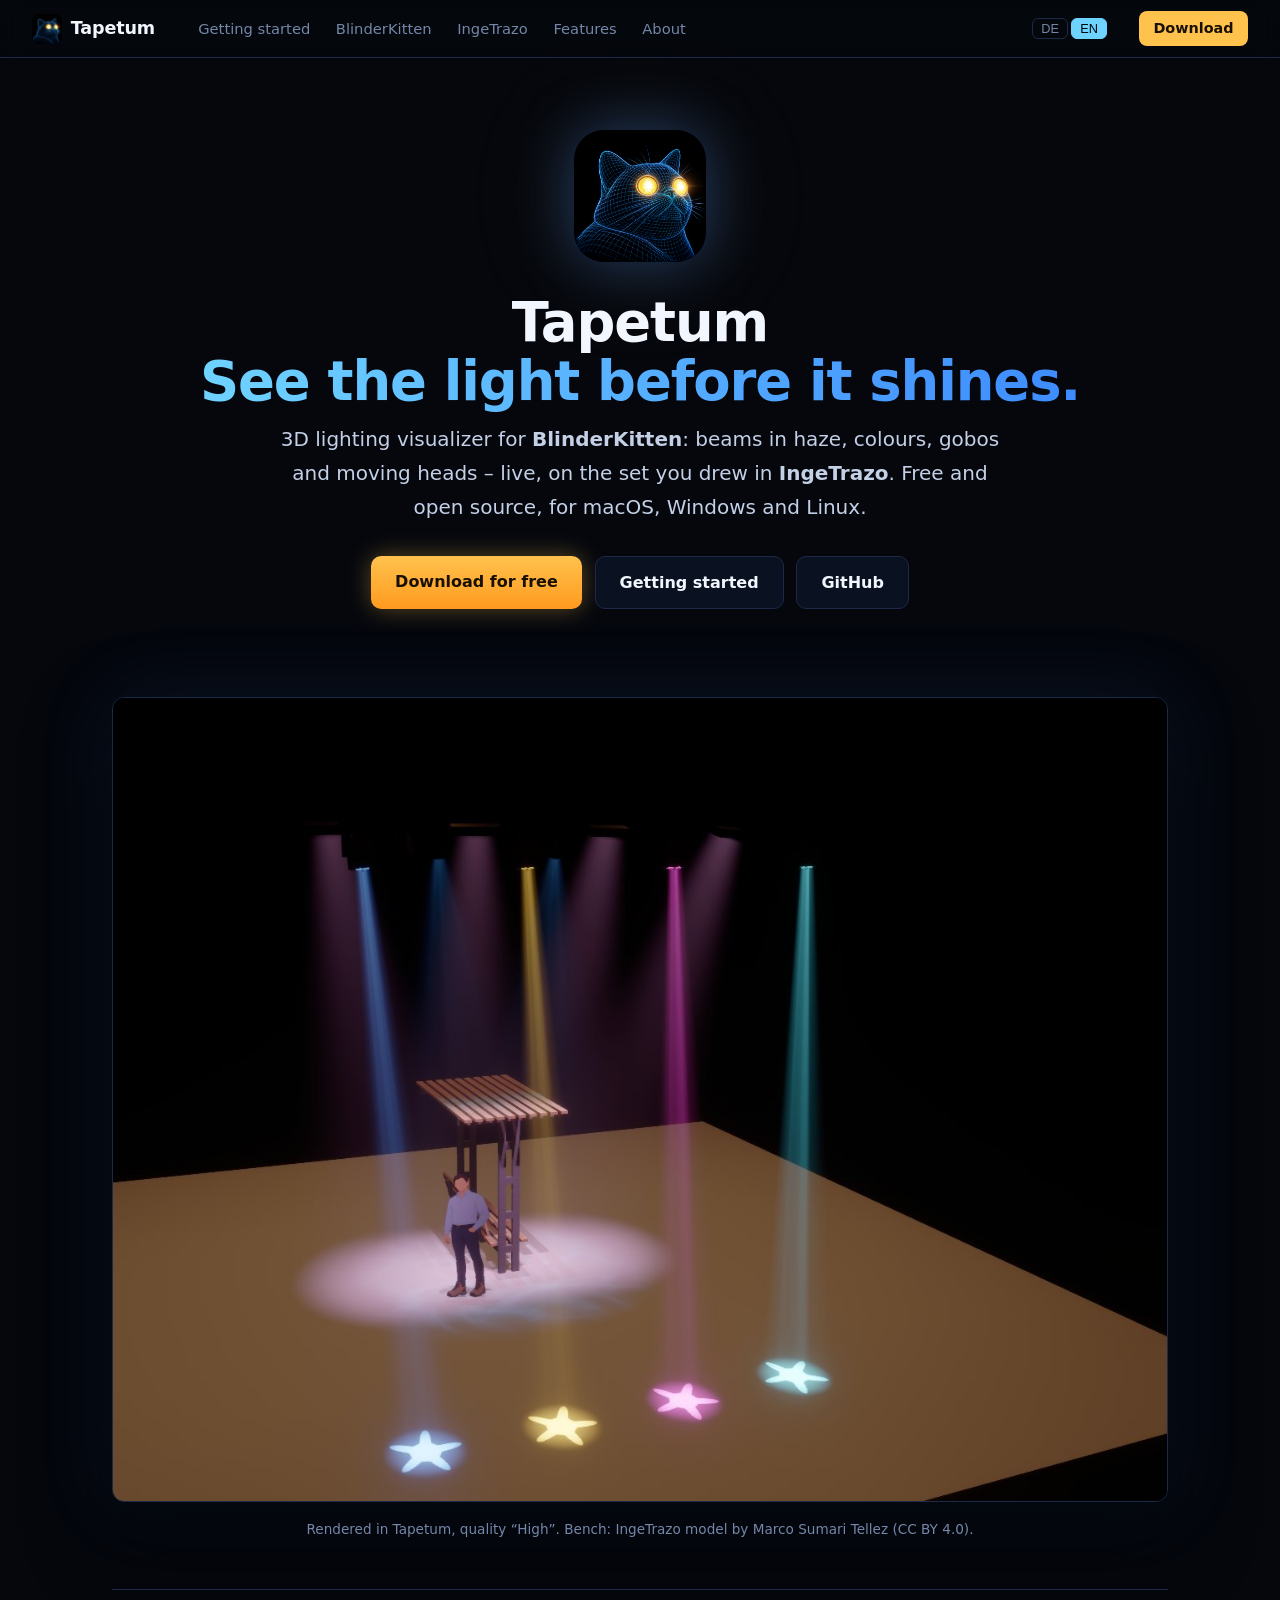
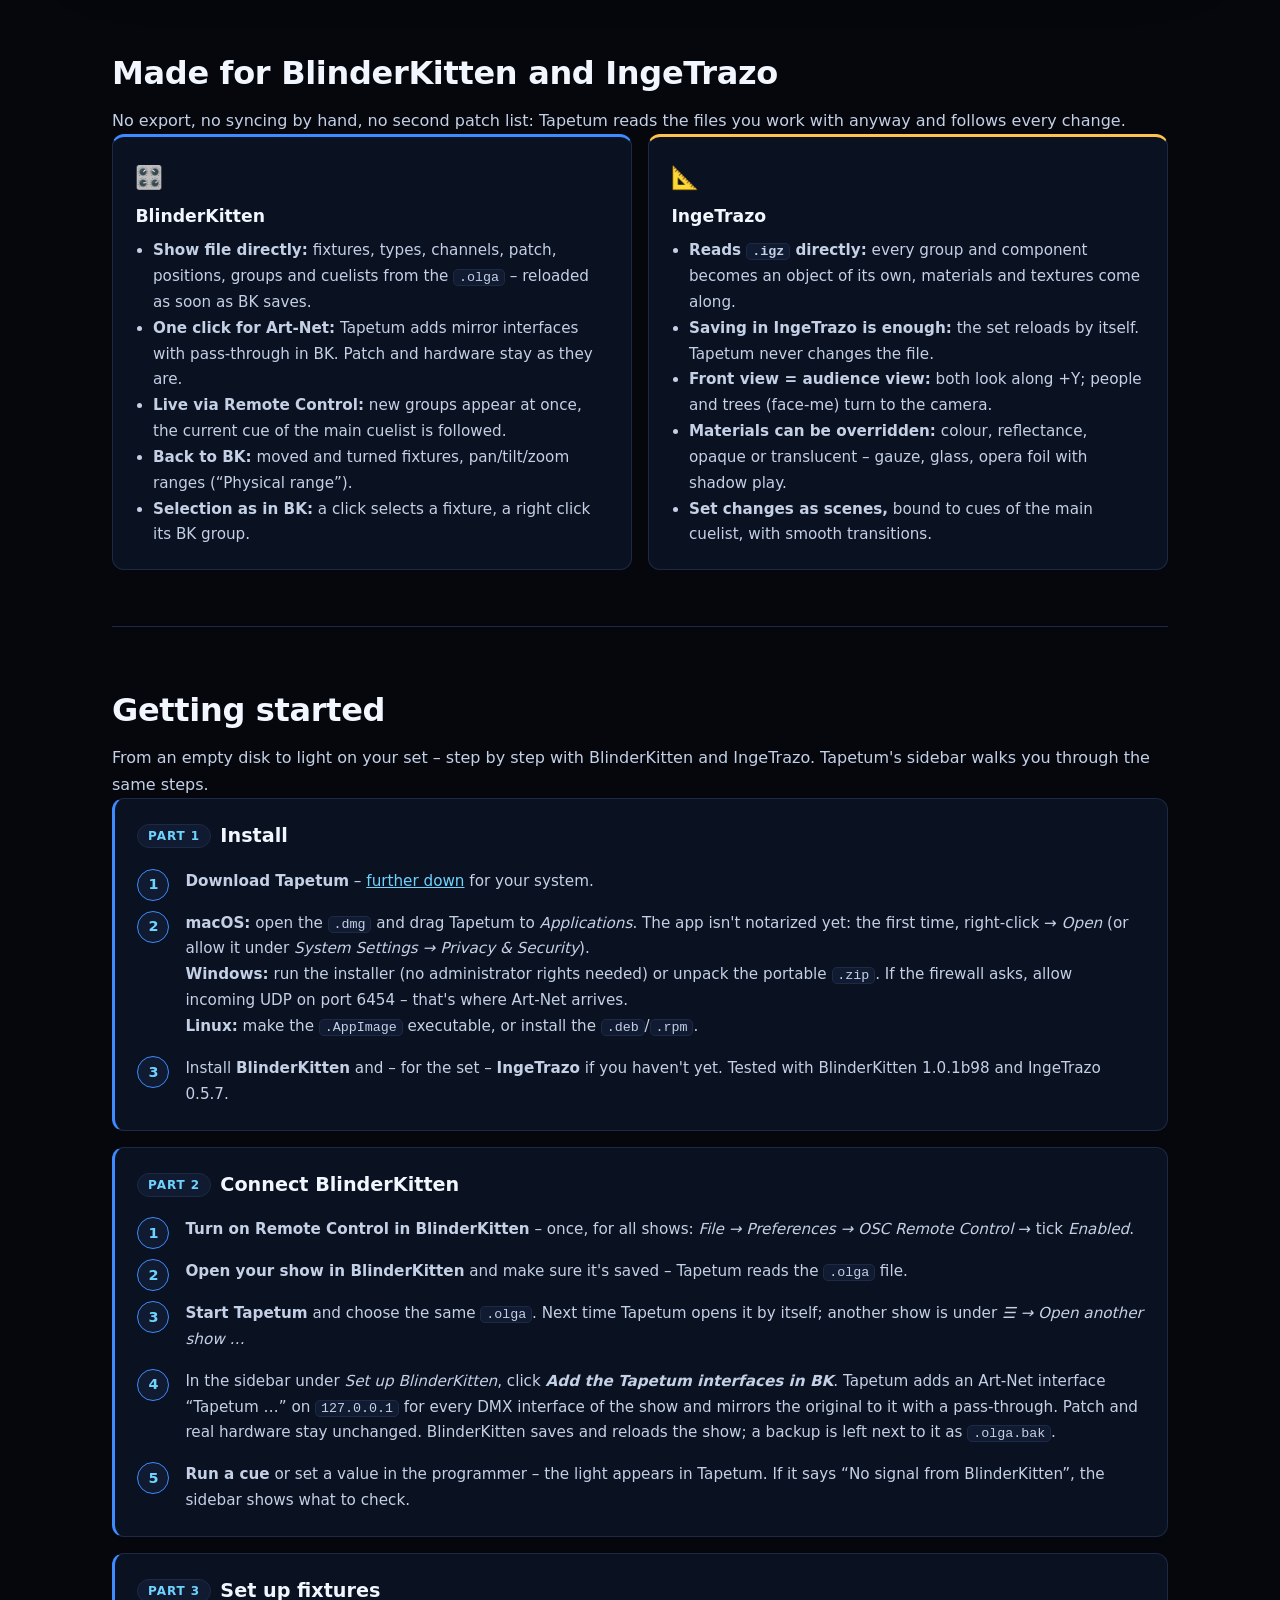
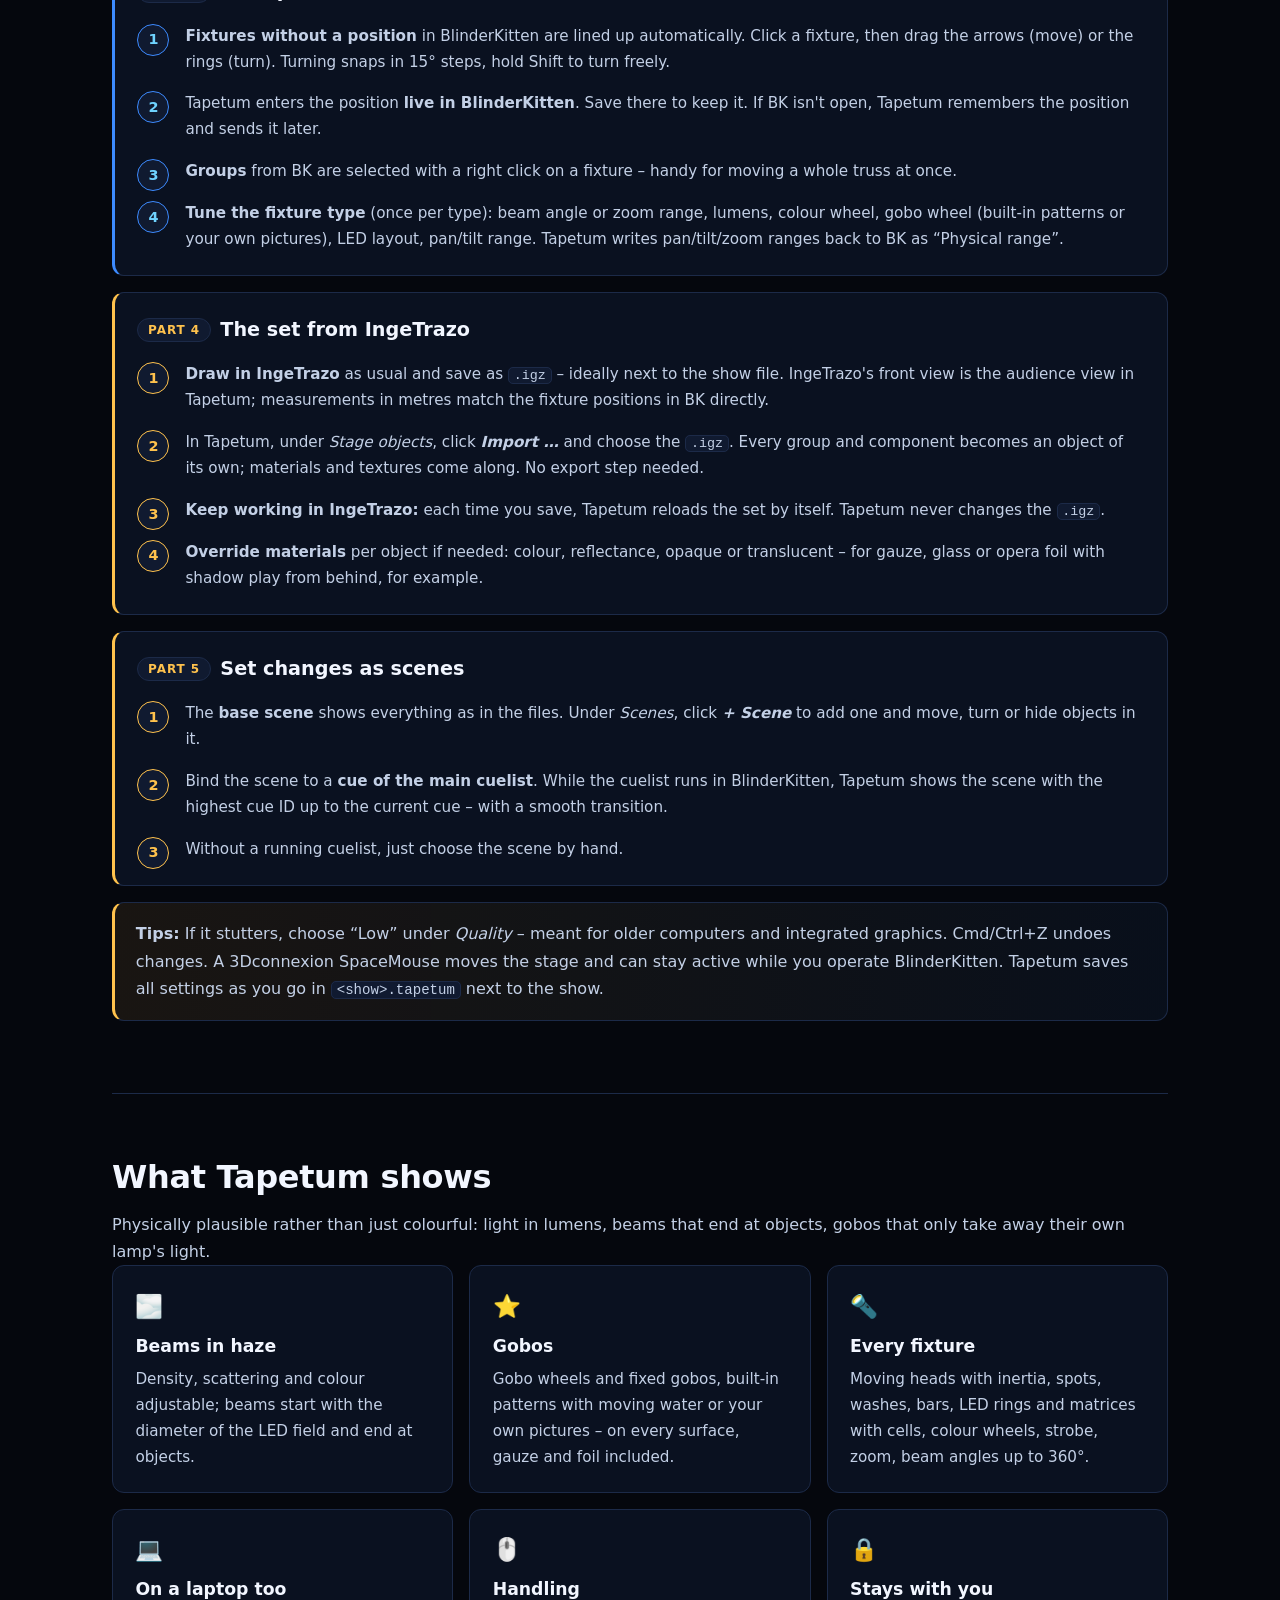
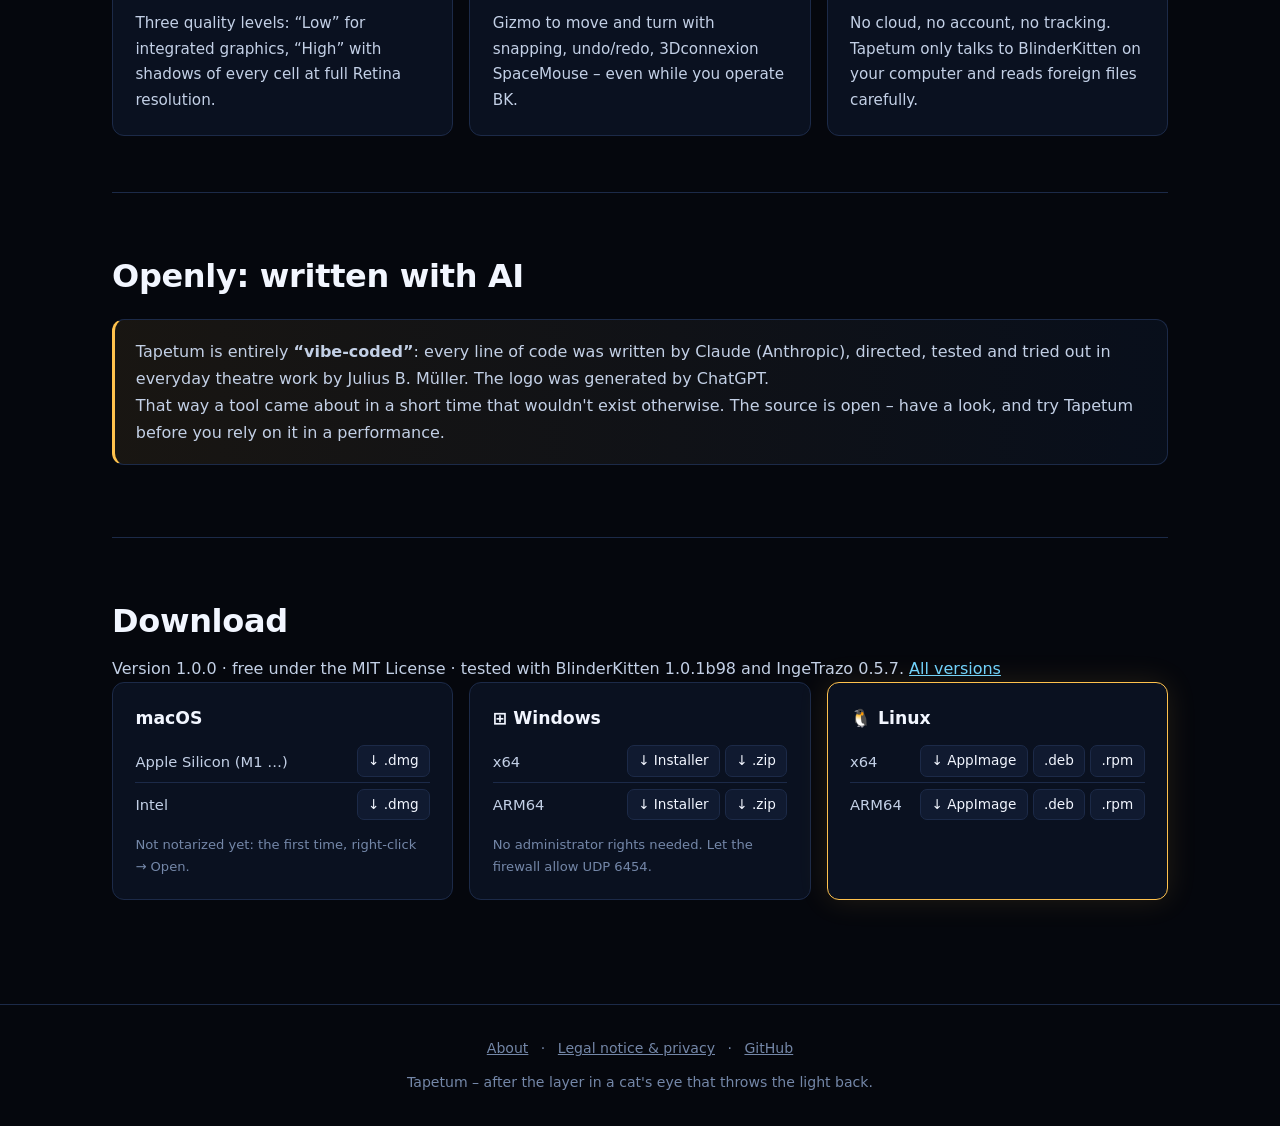
==== website/index.html @ 4b7bdef4 "Website at tapetum.org Co-Authored-By: Claude Opus 5.5 <noreply@anthropic.com>" ====
<!DOCTYPE html>
<html lang="de">

<head>
  <meta charset="UTF-8">
  <meta name="viewport" content="width=device-width, initial-scale=1.0">
  <title>Tapetum – 3D-Lichtvisualisierung für BlinderKitten</title>
  <meta name="description" content="Tapetum zeigt deine BlinderKitten-Show in 3D: Lichtstrahlen im Haze, Farben, Gobos und Moving Heads im Bühnenbild aus IngeTrazo. Frei, für macOS, Windows und Linux.">
  <link rel="canonical" href="https://tapetum.org/">
  <meta name="theme-color" content="#05070d">
  <meta property="og:type" content="website">
  <meta property="og:site_name" content="Tapetum">
  <meta property="og:url" content="https://tapetum.org/">
  <meta property="og:title" content="Tapetum – 3D-Lichtvisualisierung für BlinderKitten">
  <meta property="og:description" content="Lichtstrahlen im Haze, Gobos und Moving Heads im Bühnenbild aus IngeTrazo – live aus BlinderKitten.">
  <meta property="og:image" content="https://tapetum.org/assets/open-graph.jpg">
  <meta name="twitter:card" content="summary_large_image">
  <meta name="twitter:image" content="https://tapetum.org/assets/open-graph.jpg">
  <link rel="icon" type="image/png" sizes="64x64" href="assets/favicon.png">
  <link rel="icon" type="image/png" sizes="32x32" href="assets/favicon-32.png">
  <link rel="apple-touch-icon" href="assets/apple-touch-icon.png">
  <link rel="stylesheet" href="assets/style.css">
  <script src="assets/site.js"></script>
  <script type="application/ld+json">
  {
    "@context": "https://schema.org",
    "@type": "SoftwareApplication",
    "name": "Tapetum",
    "applicationCategory": "MultimediaApplication",
    "operatingSystem": "macOS, Windows, Linux",
    "softwareVersion": "1.0.0",
    "license": "https://opensource.org/license/mit",
    "offers": { "@type": "Offer", "price": "0", "priceCurrency": "EUR" },
    "url": "https://tapetum.org/",
    "downloadUrl": "https://github.com/julius-b-mueller/tapetum/releases/latest",
    "author": { "@type": "Person", "name": "Julius B. Müller" }
  }
  </script>
</head>

<body>
  <nav>
    <a class="nav-logo" href="index.html"><img src="assets/favicon.png" alt="">Tapetum</a>
    <div class="nav-links">
      <a href="#start" data-de="Erste Schritte" data-en="Getting started">Erste Schritte</a>
      <a href="#blinderkitten">BlinderKitten</a>
      <a href="#ingetrazo">IngeTrazo</a>
      <a href="#features" data-de="Funktionen" data-en="Features">Funktionen</a>
      <a href="about.html" data-de="Über" data-en="About">Über</a>
    </div>
    <div class="lang">
      <button class="lang-btn" data-lang="de" onclick="setLang('de')">DE</button>
      <button class="lang-btn" data-lang="en" onclick="setLang('en')">EN</button>
    </div>
    <a class="nav-cta" href="#download" data-de="Herunterladen" data-en="Download">Herunterladen</a>
  </nav>

  <main>
    <div class="hero">
      <img class="logo" src="assets/icon.png" alt="Tapetum">
      <h1>Tapetum<br><span data-de="Licht sehen, bevor es leuchtet." data-en="See the light before it shines.">Licht sehen, bevor es leuchtet.</span></h1>
      <p class="lead de">3D-Lichtvisualisierung für <strong>BlinderKitten</strong>: Lichtstrahlen im Haze, Farben, Gobos und Moving Heads – live, im Bühnenbild, das du in <strong>IngeTrazo</strong> gezeichnet hast. Frei und quelloffen, für macOS, Windows und Linux.</p>
      <p class="lead en">3D lighting visualizer for <strong>BlinderKitten</strong>: beams in haze, colours, gobos and moving heads – live, on the set you drew in <strong>IngeTrazo</strong>. Free and open source, for macOS, Windows and Linux.</p>
      <div class="buttons">
        <a class="btn-primary" href="#download" data-de="Kostenlos herunterladen" data-en="Download for free">Kostenlos herunterladen</a>
        <a class="btn-secondary" href="#start" data-de="Erste Schritte" data-en="Getting started">Erste Schritte</a>
        <a class="btn-secondary" href="https://github.com/julius-b-mueller/tapetum">GitHub</a>
      </div>
    </div>

    <div class="shot"><img src="assets/screenshot.jpg" alt="Tapetum: farbige Moving Heads mit Stern-Gobos im Haze, eine Pergola-Bank aus IngeTrazo im Lichtkegel"></div>
    <p class="caption" data-de="Gerendert in Tapetum, Qualität „Hoch“. Bank: IngeTrazo-Modell von Marco Sumari Tellez (CC BY 4.0)." data-en="Rendered in Tapetum, quality “High”. Bench: IngeTrazo model by Marco Sumari Tellez (CC BY 4.0).">Gerendert in Tapetum, Qualität „Hoch“. Bank: IngeTrazo-Modell von Marco Sumari Tellez (CC BY 4.0).</p>

    <section id="integration">
      <h2 data-de="Gemacht für BlinderKitten und IngeTrazo" data-en="Made for BlinderKitten and IngeTrazo">Gemacht für BlinderKitten und IngeTrazo</h2>
      <p class="sub de">Kein Export, kein Abgleich von Hand, keine zweite Patchliste: Tapetum liest die Dateien, mit denen du ohnehin arbeitest, und folgt jeder Änderung.</p>
      <p class="sub en">No export, no syncing by hand, no second patch list: Tapetum reads the files you work with anyway and follows every change.</p>
      <div class="pair">
        <div class="card" id="blinderkitten">
          <div class="icon">🎛️</div>
          <h3>BlinderKitten</h3>
          <ul class="de">
            <li><strong>Show-Datei direkt:</strong> Fixtures, Typen, Kanäle, Patch, Positionen, Gruppen und Cuelists aus der <code>.olga</code> – neu geladen, sobald BK speichert.</li>
            <li><strong>Ein Klick fürs Art-Net:</strong> Tapetum legt in BK Spiegel-Interfaces mit Pass-through an. Patch und Hardware bleiben, wie sie sind.</li>
            <li><strong>Live über die Remote Control:</strong> neue Gruppen erscheinen sofort, die aktuelle Cue der Main-Cuelist wird verfolgt.</li>
            <li><strong>Zurück nach BK:</strong> verschobene und gedrehte Lampen, Pan/Tilt/Zoom-Bereiche („Physical range“).</li>
            <li><strong>Auswahl wie in BK:</strong> Klick wählt ein Gerät, Rechtsklick seine BK-Gruppe.</li>
          </ul>
          <ul class="en">
            <li><strong>Show file directly:</strong> fixtures, types, channels, patch, positions, groups and cuelists from the <code>.olga</code> – reloaded as soon as BK saves.</li>
            <li><strong>One click for Art-Net:</strong> Tapetum adds mirror interfaces with pass-through in BK. Patch and hardware stay as they are.</li>
            <li><strong>Live via Remote Control:</strong> new groups appear at once, the current cue of the main cuelist is followed.</li>
            <li><strong>Back to BK:</strong> moved and turned fixtures, pan/tilt/zoom ranges (“Physical range”).</li>
            <li><strong>Selection as in BK:</strong> a click selects a fixture, a right click its BK group.</li>
          </ul>
        </div>
        <div class="card amber" id="ingetrazo">
          <div class="icon">📐</div>
          <h3>IngeTrazo</h3>
          <ul class="de">
            <li><strong><code>.igz</code> direkt lesen:</strong> jede Gruppe und Komponente wird ein eigenes Objekt, Materialien und Texturen kommen mit.</li>
            <li><strong>Speichern in IngeTrazo genügt:</strong> das Bühnenbild lädt sich selbst neu. Tapetum ändert die Datei nie.</li>
            <li><strong>Vorderansicht = Zuschauersicht:</strong> beide schauen entlang +Y; Personen und Bäume (Face-me) drehen sich zur Kamera.</li>
            <li><strong>Material überschreibbar:</strong> Farbe, Reflexionsgrad, opak oder transluzent – Gaze, Glas, Operafolie mit Schattenspiel.</li>
            <li><strong>Umbauten als Szenen,</strong> gekoppelt an Cues der Main-Cuelist, mit weichem Übergang.</li>
          </ul>
          <ul class="en">
            <li><strong>Reads <code>.igz</code> directly:</strong> every group and component becomes an object of its own, materials and textures come along.</li>
            <li><strong>Saving in IngeTrazo is enough:</strong> the set reloads by itself. Tapetum never changes the file.</li>
            <li><strong>Front view = audience view:</strong> both look along +Y; people and trees (face-me) turn to the camera.</li>
            <li><strong>Materials can be overridden:</strong> colour, reflectance, opaque or translucent – gauze, glass, opera foil with shadow play.</li>
            <li><strong>Set changes as scenes,</strong> bound to cues of the main cuelist, with smooth transitions.</li>
          </ul>
        </div>
      </div>
    </section>

    <section id="start">
      <h2 data-de="Erste Schritte" data-en="Getting started">Erste Schritte</h2>
      <p class="sub de">Von der leeren Festplatte bis zum Licht im Bühnenbild – Schritt für Schritt mit BlinderKitten und IngeTrazo. Die Seitenleiste von Tapetum führt dich durch dieselben Schritte.</p>
      <p class="sub en">From an empty disk to light on your set – step by step with BlinderKitten and IngeTrazo. Tapetum's sidebar walks you through the same steps.</p>

      <div class="guide">
        <div class="phase">
          <h3><span class="tag" data-de="Teil 1" data-en="Part 1">Teil 1</span> <span data-de="Installieren" data-en="Install">Installieren</span></h3>
          <ol class="steps de">
            <li><strong>Tapetum herunterladen</strong> – <a href="#download">weiter unten</a> für dein System.</li>
            <li><strong>macOS:</strong> <code>.dmg</code> öffnen und Tapetum in <em>Programme</em> ziehen. Die App ist noch nicht notarisiert: beim ersten Start Rechtsklick → <em>Öffnen</em> (oder unter <em>Systemeinstellungen → Datenschutz &amp; Sicherheit</em> erlauben).<br>
              <strong>Windows:</strong> Installer ausführen (keine Administratorrechte nötig) oder die portable <code>.zip</code> entpacken. Fragt die Firewall, eingehendes UDP auf Port 6454 erlauben – darüber kommt das Art-Net.<br>
              <strong>Linux:</strong> <code>.AppImage</code> ausführbar machen, oder <code>.deb</code>/<code>.rpm</code> installieren.</li>
            <li><strong>BlinderKitten</strong> und – für das Bühnenbild – <strong>IngeTrazo</strong> installieren, falls noch nicht geschehen. Getestet mit BlinderKitten 1.0.1b98 und IngeTrazo 0.5.7.</li>
          </ol>
          <ol class="steps en">
            <li><strong>Download Tapetum</strong> – <a href="#download">further down</a> for your system.</li>
            <li><strong>macOS:</strong> open the <code>.dmg</code> and drag Tapetum to <em>Applications</em>. The app isn't notarized yet: the first time, right-click → <em>Open</em> (or allow it under <em>System Settings → Privacy &amp; Security</em>).<br>
              <strong>Windows:</strong> run the installer (no administrator rights needed) or unpack the portable <code>.zip</code>. If the firewall asks, allow incoming UDP on port 6454 – that's where Art-Net arrives.<br>
              <strong>Linux:</strong> make the <code>.AppImage</code> executable, or install the <code>.deb</code>/<code>.rpm</code>.</li>
            <li>Install <strong>BlinderKitten</strong> and – for the set – <strong>IngeTrazo</strong> if you haven't yet. Tested with BlinderKitten 1.0.1b98 and IngeTrazo 0.5.7.</li>
          </ol>
        </div>

        <div class="phase">
          <h3><span class="tag" data-de="Teil 2" data-en="Part 2">Teil 2</span> <span data-de="Mit BlinderKitten verbinden" data-en="Connect BlinderKitten">Mit BlinderKitten verbinden</span></h3>
          <ol class="steps de">
            <li><strong>In BlinderKitten die Remote Control einschalten</strong> – einmalig, gilt für alle Shows: <em>File → Preferences → OSC Remote Control</em> → <em>Enabled</em> anhaken.</li>
            <li><strong>Deine Show in BlinderKitten öffnen</strong> und gespeichert haben – Tapetum liest die <code>.olga</code>-Datei.</li>
            <li><strong>Tapetum starten</strong> und dieselbe <code>.olga</code> wählen. Beim nächsten Mal öffnet Tapetum sie von selbst; eine andere Show gibt es unter <em>☰ → Andere Show öffnen …</em></li>
            <li>In der Seitenleiste unter <em>BlinderKitten einrichten</em> auf <strong><em>Tapetum-Interfaces in BK anlegen</em></strong> klicken. Tapetum legt für jedes DMX-Interface der Show ein Art-Net-Interface „Tapetum …“ auf <code>127.0.0.1</code> an und spiegelt das Original per Pass-through dorthin. Patch und echte Hardware bleiben unverändert. BlinderKitten speichert und lädt die Show neu; eine Sicherung liegt als <code>.olga.bak</code> daneben.</li>
            <li><strong>Eine Cue starten</strong> oder im Programmer einen Wert setzen – das Licht erscheint in Tapetum. Steht dort „Kein Signal von BlinderKitten“, zeigt die Seitenleiste, was zu prüfen ist.</li>
          </ol>
          <ol class="steps en">
            <li><strong>Turn on Remote Control in BlinderKitten</strong> – once, for all shows: <em>File → Preferences → OSC Remote Control</em> → tick <em>Enabled</em>.</li>
            <li><strong>Open your show in BlinderKitten</strong> and make sure it's saved – Tapetum reads the <code>.olga</code> file.</li>
            <li><strong>Start Tapetum</strong> and choose the same <code>.olga</code>. Next time Tapetum opens it by itself; another show is under <em>☰ → Open another show …</em></li>
            <li>In the sidebar under <em>Set up BlinderKitten</em>, click <strong><em>Add the Tapetum interfaces in BK</em></strong>. Tapetum adds an Art-Net interface “Tapetum …” on <code>127.0.0.1</code> for every DMX interface of the show and mirrors the original to it with a pass-through. Patch and real hardware stay unchanged. BlinderKitten saves and reloads the show; a backup is left next to it as <code>.olga.bak</code>.</li>
            <li><strong>Run a cue</strong> or set a value in the programmer – the light appears in Tapetum. If it says “No signal from BlinderKitten”, the sidebar shows what to check.</li>
          </ol>
        </div>

        <div class="phase">
          <h3><span class="tag" data-de="Teil 3" data-en="Part 3">Teil 3</span> <span data-de="Lampen einrichten" data-en="Set up fixtures">Lampen einrichten</span></h3>
          <ol class="steps de">
            <li><strong>Lampen ohne Position</strong> in BlinderKitten stellt Tapetum automatisch in Reihen auf. Eine Lampe anklicken, dann an den Pfeilen ziehen (verschieben) oder an den Ringen (drehen). Drehen rastet in 15°-Schritten ein, mit gedrückter Shift-Taste frei.</li>
            <li>Tapetum trägt die Position <strong>live in BlinderKitten</strong> ein. Dort speichern, damit sie bleibt. Ist BK gerade nicht offen, merkt sich Tapetum die Position und überträgt sie später.</li>
            <li><strong>Gruppen</strong> aus BK wählst du per Rechtsklick auf eine Lampe – praktisch, um eine ganze Traverse auf einmal zu verschieben.</li>
            <li><strong>Gerätetyp anpassen</strong> (einmal pro Typ): Strahlwinkel bzw. Zoombereich, Lichtstrom, Farbrad, Goborad (eingebaute Muster oder eigene Bilder), LED-Anordnung, Pan/Tilt-Bereich. Pan/Tilt/Zoom-Bereiche schreibt Tapetum als „Physical range“ nach BK zurück.</li>
          </ol>
          <ol class="steps en">
            <li><strong>Fixtures without a position</strong> in BlinderKitten are lined up automatically. Click a fixture, then drag the arrows (move) or the rings (turn). Turning snaps in 15° steps, hold Shift to turn freely.</li>
            <li>Tapetum enters the position <strong>live in BlinderKitten</strong>. Save there to keep it. If BK isn't open, Tapetum remembers the position and sends it later.</li>
            <li><strong>Groups</strong> from BK are selected with a right click on a fixture – handy for moving a whole truss at once.</li>
            <li><strong>Tune the fixture type</strong> (once per type): beam angle or zoom range, lumens, colour wheel, gobo wheel (built-in patterns or your own pictures), LED layout, pan/tilt range. Tapetum writes pan/tilt/zoom ranges back to BK as “Physical range”.</li>
          </ol>
        </div>

        <div class="phase amber">
          <h3><span class="tag" data-de="Teil 4" data-en="Part 4">Teil 4</span> <span data-de="Bühnenbild aus IngeTrazo" data-en="The set from IngeTrazo">Bühnenbild aus IngeTrazo</span></h3>
          <ol class="steps de">
            <li><strong>In IngeTrazo zeichnen</strong> wie gewohnt und als <code>.igz</code> speichern – am besten neben der Show-Datei. Die Vorderansicht von IngeTrazo ist die Zuschauersicht in Tapetum; Maße in Metern passen direkt zu den Lampenpositionen in BK.</li>
            <li>In Tapetum unter <em>Bühnenobjekte</em> auf <strong><em>Importieren …</em></strong> klicken und die <code>.igz</code> wählen. Jede Gruppe und Komponente wird ein eigenes Objekt; Materialien und Texturen kommen mit. Ein Exportschritt ist nicht nötig.</li>
            <li><strong>Weiter in IngeTrazo arbeiten:</strong> nach jedem Speichern lädt Tapetum das Bühnenbild von selbst neu. Tapetum verändert die <code>.igz</code> nie.</li>
            <li><strong>Materialien</strong> pro Objekt überschreiben, wenn nötig: Farbe, Reflexionsgrad, opak oder transluzent – zum Beispiel für Gaze, Glas oder Operafolie mit Schattenspiel von hinten.</li>
          </ol>
          <ol class="steps en">
            <li><strong>Draw in IngeTrazo</strong> as usual and save as <code>.igz</code> – ideally next to the show file. IngeTrazo's front view is the audience view in Tapetum; measurements in metres match the fixture positions in BK directly.</li>
            <li>In Tapetum, under <em>Stage objects</em>, click <strong><em>Import …</em></strong> and choose the <code>.igz</code>. Every group and component becomes an object of its own; materials and textures come along. No export step needed.</li>
            <li><strong>Keep working in IngeTrazo:</strong> each time you save, Tapetum reloads the set by itself. Tapetum never changes the <code>.igz</code>.</li>
            <li><strong>Override materials</strong> per object if needed: colour, reflectance, opaque or translucent – for gauze, glass or opera foil with shadow play from behind, for example.</li>
          </ol>
        </div>

        <div class="phase amber">
          <h3><span class="tag" data-de="Teil 5" data-en="Part 5">Teil 5</span> <span data-de="Umbauten als Szenen" data-en="Set changes as scenes">Umbauten als Szenen</span></h3>
          <ol class="steps de">
            <li>Die <strong>Grundszene</strong> zeigt alles wie in den Dateien. Unter <em>Szenen</em> mit <strong><em>+ Szene</em></strong> eine neue anlegen und darin Objekte verschieben, drehen oder ausblenden.</li>
            <li>Die Szene an eine <strong>Cue der Main-Cuelist</strong> koppeln. Läuft die Cuelist in BlinderKitten, zeigt Tapetum jeweils die Szene mit der höchsten Cue-ID bis zur aktuellen Cue – mit weichem Übergang.</li>
            <li>Ohne laufende Cuelist wählst du die Szene einfach von Hand.</li>
          </ol>
          <ol class="steps en">
            <li>The <strong>base scene</strong> shows everything as in the files. Under <em>Scenes</em>, click <strong><em>+ Scene</em></strong> to add one and move, turn or hide objects in it.</li>
            <li>Bind the scene to a <strong>cue of the main cuelist</strong>. While the cuelist runs in BlinderKitten, Tapetum shows the scene with the highest cue ID up to the current cue – with a smooth transition.</li>
            <li>Without a running cuelist, just choose the scene by hand.</li>
          </ol>
        </div>
      </div>

      <div class="note de"><strong>Tipps:</strong> Läuft es ruckelig, unter <em>Qualität</em> „Niedrig“ wählen – gedacht für ältere Rechner und integrierte Grafik. Mit Cmd/Strg+Z machst du Änderungen rückgängig. Eine 3Dconnexion-SpaceMouse bewegt die Bühne und kann aktiv bleiben, während du BlinderKitten bedienst. Alle Einstellungen speichert Tapetum laufend in <code>&lt;show&gt;.tapetum</code> neben der Show.</div>
      <div class="note en"><strong>Tips:</strong> If it stutters, choose “Low” under <em>Quality</em> – meant for older computers and integrated graphics. Cmd/Ctrl+Z undoes changes. A 3Dconnexion SpaceMouse moves the stage and can stay active while you operate BlinderKitten. Tapetum saves all settings as you go in <code>&lt;show&gt;.tapetum</code> next to the show.</div>
    </section>

    <section id="features">
      <h2 data-de="Was Tapetum zeigt" data-en="What Tapetum shows">Was Tapetum zeigt</h2>
      <p class="sub de">Physikalisch plausibel statt bloß bunt: Licht in Lumen, Strahlen, die an Objekten enden, Gobos, die nur das Licht ihrer eigenen Lampe wegnehmen.</p>
      <p class="sub en">Physically plausible rather than just colourful: light in lumens, beams that end at objects, gobos that only take away their own lamp's light.</p>
      <div class="grid">
        <div class="card"><div class="icon">🌫️</div><h3 data-de="Strahlen im Haze" data-en="Beams in haze">Strahlen im Haze</h3><p class="de">Dichte, Streuung und Farbe einstellbar; Strahlen beginnen mit dem Durchmesser des LED-Felds und enden an Objekten.</p><p class="en">Density, scattering and colour adjustable; beams start with the diameter of the LED field and end at objects.</p></div>
        <div class="card"><div class="icon">⭐</div><h3>Gobos</h3><p class="de">Goboräder und feste Gobos, eingebaute Muster mit bewegtem Wasser oder eigene Bilder – auf jeder Fläche, auch auf Gaze und Folie.</p><p class="en">Gobo wheels and fixed gobos, built-in patterns with moving water or your own pictures – on every surface, gauze and foil included.</p></div>
        <div class="card"><div class="icon">🔦</div><h3 data-de="Jedes Gerät" data-en="Every fixture">Jedes Gerät</h3><p class="de">Moving Heads mit Trägheit, Spots, Washes, Bars, LED-Ringe und -Matrizen mit Zellen, Farbräder, Strobe, Zoom, Abstrahlwinkel bis 360°.</p><p class="en">Moving heads with inertia, spots, washes, bars, LED rings and matrices with cells, colour wheels, strobe, zoom, beam angles up to 360°.</p></div>
        <div class="card"><div class="icon">💻</div><h3 data-de="Auch auf dem Laptop" data-en="On a laptop too">Auch auf dem Laptop</h3><p class="de">Drei Qualitätsstufen: „Niedrig“ für integrierte Grafik, „Hoch“ mit Schatten jeder Zelle in voller Retina-Auflösung.</p><p class="en">Three quality levels: “Low” for integrated graphics, “High” with shadows of every cell at full Retina resolution.</p></div>
        <div class="card"><div class="icon">🖱️</div><h3 data-de="Bedienung" data-en="Handling">Bedienung</h3><p class="de">Gizmo zum Verschieben und Drehen mit Einrasten, Rückgängig/Wiederholen, 3Dconnexion SpaceMouse – auch während du BK bedienst.</p><p class="en">Gizmo to move and turn with snapping, undo/redo, 3Dconnexion SpaceMouse – even while you operate BK.</p></div>
        <div class="card"><div class="icon">🔒</div><h3 data-de="Bei dir zu Hause" data-en="Stays with you">Bei dir zu Hause</h3><p class="de">Keine Cloud, kein Konto, kein Tracking. Tapetum spricht nur mit BlinderKitten auf deinem Rechner und liest fremde Dateien vorsichtig.</p><p class="en">No cloud, no account, no tracking. Tapetum only talks to BlinderKitten on your computer and reads foreign files carefully.</p></div>
      </div>
    </section>

    <section id="ai">
      <h2 data-de="Ganz offen: mit KI programmiert" data-en="Openly: written with AI">Ganz offen: mit KI programmiert</h2>
      <div class="note de">
        <p>Tapetum ist vollständig <strong>„vibecoded“</strong>: Jede Zeile Code hat Claude (Anthropic) geschrieben, gesteuert, getestet und im Theateralltag ausprobiert von Julius B. Müller. Das Logo hat ChatGPT generiert.</p>
        <p>So entstand in kurzer Zeit ein Werkzeug, das es sonst nicht gäbe. Der Quelltext ist offen – schau ihn dir an, und probiere Tapetum aus, bevor du dich in einer Vorstellung darauf verlässt.</p>
      </div>
      <div class="note en">
        <p>Tapetum is entirely <strong>“vibe-coded”</strong>: every line of code was written by Claude (Anthropic), directed, tested and tried out in everyday theatre work by Julius B. Müller. The logo was generated by ChatGPT.</p>
        <p>That way a tool came about in a short time that wouldn't exist otherwise. The source is open – have a look, and try Tapetum before you rely on it in a performance.</p>
      </div>
    </section>

    <section id="download">
      <h2 data-de="Herunterladen" data-en="Download">Herunterladen</h2>
      <p class="sub de">Version 1.0.0 · frei unter der MIT-Lizenz · getestet mit BlinderKitten 1.0.1b98 und IngeTrazo 0.5.7. <a href="https://github.com/julius-b-mueller/tapetum/releases">Alle Versionen</a></p>
      <p class="sub en">Version 1.0.0 · free under the MIT License · tested with BlinderKitten 1.0.1b98 and IngeTrazo 0.5.7. <a href="https://github.com/julius-b-mueller/tapetum/releases">All versions</a></p>
      <div class="dl">
        <div class="card" data-platform="mac">
          <h3> macOS</h3>
          <div class="dl-row"><span>Apple Silicon (M1 …)</span><a class="dl-btn" href="https://github.com/julius-b-mueller/tapetum/releases/latest/download/Tapetum-macos-arm64.dmg">↓ .dmg</a></div>
          <div class="dl-row"><span>Intel</span><a class="dl-btn" href="https://github.com/julius-b-mueller/tapetum/releases/latest/download/Tapetum-macos-x64.dmg">↓ .dmg</a></div>
          <p class="de" style="font-size:.82rem;color:var(--dim);margin-top:.5rem">Noch nicht notarisiert: beim ersten Start Rechtsklick → Öffnen.</p>
          <p class="en" style="font-size:.82rem;color:var(--dim);margin-top:.5rem">Not notarized yet: the first time, right-click → Open.</p>
        </div>
        <div class="card" data-platform="win">
          <h3>⊞ Windows</h3>
          <div class="dl-row"><span>x64</span><span><a class="dl-btn" href="https://github.com/julius-b-mueller/tapetum/releases/latest/download/Tapetum-windows-x64.exe">↓ Installer</a> <a class="dl-btn" href="https://github.com/julius-b-mueller/tapetum/releases/latest/download/Tapetum-windows-x64-portable.zip">↓ .zip</a></span></div>
          <div class="dl-row"><span>ARM64</span><span><a class="dl-btn" href="https://github.com/julius-b-mueller/tapetum/releases/latest/download/Tapetum-windows-arm64.exe">↓ Installer</a> <a class="dl-btn" href="https://github.com/julius-b-mueller/tapetum/releases/latest/download/Tapetum-windows-arm64-portable.zip">↓ .zip</a></span></div>
          <p class="de" style="font-size:.82rem;color:var(--dim);margin-top:.5rem">Ohne Administratorrechte. Die Firewall nach UDP 6454 fragen lassen.</p>
          <p class="en" style="font-size:.82rem;color:var(--dim);margin-top:.5rem">No administrator rights needed. Let the firewall allow UDP 6454.</p>
        </div>
        <div class="card" data-platform="lin">
          <h3>🐧 Linux</h3>
          <div class="dl-row"><span>x64</span><span><a class="dl-btn" href="https://github.com/julius-b-mueller/tapetum/releases/latest/download/Tapetum-linux-x64.AppImage">↓ AppImage</a> <a class="dl-btn" href="https://github.com/julius-b-mueller/tapetum/releases/latest/download/Tapetum-linux-x64.deb">.deb</a> <a class="dl-btn" href="https://github.com/julius-b-mueller/tapetum/releases/latest/download/Tapetum-linux-x64.rpm">.rpm</a></span></div>
          <div class="dl-row"><span>ARM64</span><span><a class="dl-btn" href="https://github.com/julius-b-mueller/tapetum/releases/latest/download/Tapetum-linux-arm64.AppImage">↓ AppImage</a> <a class="dl-btn" href="https://github.com/julius-b-mueller/tapetum/releases/latest/download/Tapetum-linux-arm64.deb">.deb</a> <a class="dl-btn" href="https://github.com/julius-b-mueller/tapetum/releases/latest/download/Tapetum-linux-arm64.rpm">.rpm</a></span></div>
        </div>
      </div>
    </section>
  </main>

  <footer>
    <a href="about.html" data-de="Über" data-en="About">Über</a> ·
    <a href="impressum.html" data-de="Impressum &amp; Datenschutz" data-en="Legal notice &amp; privacy">Impressum &amp; Datenschutz</a> ·
    <a href="https://github.com/julius-b-mueller/tapetum">GitHub</a>
    <p style="margin-top:.6rem" data-de="Tapetum – nach der Schicht im Katzenauge, die das Licht zurückwirft." data-en="Tapetum – after the layer in a cat's eye that throws the light back.">Tapetum – nach der Schicht im Katzenauge, die das Licht zurückwirft.</p>
  </footer>
</body>

</html>
---- website/assets/style.css ----
/* Tapetum website – colours from the logo: night blue, wireframe blue, amber eyes. */
:root {
  --bg: #05070d;
  --bg2: #0a1120;
  --bg3: #101a30;
  --border: #1c2a48;
  --text: #c3d0e6;
  --dim: #7487a8;
  --white: #f2f6ff;
  --blue: #3d8bff;
  --cyan: #6fd3ff;
  --amber: #ffc24d;
  --amber2: #ff9a1f;
  --r: 12px;
}
*, *::before, *::after { box-sizing: border-box; margin: 0; padding: 0 }
html { scroll-behavior: smooth }
body {
  background: var(--bg);
  color: var(--text);
  font-family: -apple-system, BlinkMacSystemFont, 'Segoe UI', system-ui, sans-serif;
  font-size: 16px;
  line-height: 1.7;
}
a { color: var(--cyan) }
a:hover { color: var(--white) }
nav {
  position: sticky; top: 0; z-index: 100;
  background: rgba(5, 7, 13, .86);
  backdrop-filter: blur(10px);
  border-bottom: 1px solid var(--border);
  padding: 0 2rem; height: 58px;
  display: flex; align-items: center; gap: 2rem;
}
.nav-logo { color: var(--white); font-weight: 700; font-size: 1.1rem; text-decoration: none; display: flex; align-items: center; gap: .55rem; letter-spacing: -.01em }
.nav-logo img { width: 30px; height: 30px; border-radius: 7px }
.nav-links { display: flex; gap: .2rem; flex: 1 }
.nav-links a { color: var(--dim); text-decoration: none; padding: .3rem .7rem; border-radius: 6px; font-size: .92rem }
.nav-links a:hover { color: var(--white); background: var(--bg3) }
.lang { display: flex; gap: .2rem }
.lang-btn { background: none; border: 1px solid var(--border); color: var(--dim); border-radius: 6px; padding: .15rem .5rem; cursor: pointer; font-size: .8rem }
.lang-btn.active { color: var(--bg); background: var(--cyan); border-color: var(--cyan) }
.nav-cta { background: var(--amber); color: #1a1000 !important; font-weight: 600; text-decoration: none; padding: .35rem .9rem; border-radius: 8px; font-size: .9rem }
.nav-cta:hover { background: var(--white) }
main { max-width: 1120px; margin: 0 auto; padding: 0 2rem }
.hero { text-align: center; padding: 4.5rem 0 2.5rem }
.hero img.logo { width: 132px; height: 132px; border-radius: 30px; box-shadow: 0 0 60px rgba(61, 139, 255, .35), 0 0 120px rgba(255, 194, 77, .12) }
.hero h1 { color: var(--white); font-size: 3.4rem; line-height: 1.1; margin: 1.4rem 0 .6rem; letter-spacing: -.02em }
.hero h1 span { background: linear-gradient(90deg, var(--cyan), var(--blue)); -webkit-background-clip: text; background-clip: text; color: transparent }
.hero p.lead { font-size: 1.25rem; color: var(--text); max-width: 720px; margin: 0 auto 2rem }
.buttons { display: flex; gap: .8rem; justify-content: center; flex-wrap: wrap }
.btn-primary, .btn-secondary { display: inline-block; padding: .75rem 1.5rem; border-radius: 10px; text-decoration: none; font-weight: 600 }
.btn-primary { background: linear-gradient(180deg, var(--amber), var(--amber2)); color: #1a1000; box-shadow: 0 0 24px rgba(255, 194, 77, .35) }
.btn-primary:hover { color: #1a1000; filter: brightness(1.08) }
.btn-secondary { border: 1px solid var(--border); color: var(--white); background: var(--bg2) }
.btn-secondary:hover { border-color: var(--blue) }
.shot { margin: 3rem 0 1rem; border-radius: var(--r); overflow: hidden; border: 1px solid var(--border); box-shadow: 0 30px 80px rgba(0, 0, 0, .6), 0 0 80px rgba(61, 139, 255, .12) }
.shot img { display: block; width: 100% }
.caption { text-align: center; color: var(--dim); font-size: .85rem; margin-bottom: 3rem }
section { padding: 3.5rem 0; border-top: 1px solid var(--border) }
h2 { color: var(--white); font-size: 2rem; margin-bottom: .4rem; letter-spacing: -.01em }
h2 + p.sub { color: var(--dim); margin-bottom: 2rem; max-width: 760px }
h3 { color: var(--white); font-size: 1.08rem; margin-bottom: .4rem }
.grid { display: grid; grid-template-columns: repeat(auto-fit, minmax(min(300px, 100%), 1fr)); gap: 1rem }
.card { background: var(--bg2); border: 1px solid var(--border); border-radius: var(--r); padding: 1.3rem 1.4rem }
.card .icon { font-size: 1.4rem; margin-bottom: .4rem }
.card p, .card li { font-size: .95rem }
.card ul { padding-left: 1.1rem }
.pair { display: grid; grid-template-columns: 1fr 1fr; gap: 1rem }
.pair .card { border-top: 3px solid var(--blue) }
.pair .card.amber { border-top-color: var(--amber) }
.steps { counter-reset: step; list-style: none }
.steps li { counter-increment: step; position: relative; padding: 0 0 1rem 3rem }
.steps li::before { content: counter(step); position: absolute; left: 0; top: 0; width: 2rem; height: 2rem; border-radius: 50%; background: var(--bg3); border: 1px solid var(--blue); color: var(--cyan); font-weight: 700; display: flex; align-items: center; justify-content: center; font-size: .9rem }
.note { background: linear-gradient(90deg, rgba(255, 194, 77, .08), rgba(61, 139, 255, .06)); border: 1px solid var(--border); border-left: 3px solid var(--amber); border-radius: var(--r); padding: 1.1rem 1.3rem; margin: 1rem 0 }
.dl { display: grid; grid-template-columns: repeat(auto-fit, minmax(min(260px, 100%), 1fr)); gap: 1rem }
.dl .card h3 { display: flex; align-items: center; gap: .5rem }
.dl-row { display: flex; flex-wrap: wrap; justify-content: space-between; align-items: center; gap: .5rem; padding: .35rem 0; border-top: 1px solid var(--border); font-size: .92rem }
.dl-row:first-of-type { border-top: 0 }
.dl-row > span:last-child { display: flex; flex-wrap: wrap; gap: .3rem }
.card { min-width: 0 }
code { overflow-wrap: anywhere }
.dl-btn { background: var(--bg3); border: 1px solid var(--border); color: var(--white); text-decoration: none; padding: .2rem .65rem; border-radius: 7px; font-size: .85rem; white-space: nowrap }
.dl-btn:hover { border-color: var(--amber); color: var(--amber) }
.dl .card.recommended { border-color: var(--amber); box-shadow: 0 0 30px rgba(255, 194, 77, .12) }
table { width: 100%; border-collapse: collapse; font-size: .93rem }
th, td { text-align: left; padding: .5rem .6rem; border-bottom: 1px solid var(--border); vertical-align: top }
th { color: var(--white); font-weight: 600 }
code { background: var(--bg3); border: 1px solid var(--border); border-radius: 5px; padding: 0 .3rem; font-size: .88em }
footer { border-top: 1px solid var(--border); margin-top: 3rem; padding: 2rem; text-align: center; color: var(--dim); font-size: .88rem }
footer a { color: var(--dim); margin: 0 .5rem }
.page { max-width: 780px; margin: 0 auto; padding: 3rem 2rem }
.page h1 { color: var(--white); font-size: 2.3rem; margin-bottom: .3rem }
.page h2 { font-size: 1.35rem; margin: 2rem 0 .5rem }
.page p { margin-bottom: .8rem }
@media (max-width: 760px) {
  nav { padding: 0 1rem; gap: 1rem }
  .nav-links { display: none }
  main { padding: 0 1.1rem }
  .hero h1 { font-size: 2.2rem }
  .hero p.lead { font-size: 1.08rem }
  .nav-cta { display: none }
  .pair { grid-template-columns: 1fr }
}
.guide { display: grid; gap: 1rem; margin-bottom: 1rem }
.phase { background: var(--bg2); border: 1px solid var(--border); border-left: 3px solid var(--blue); border-radius: var(--r); padding: 1.3rem 1.4rem .4rem }
.phase.amber { border-left-color: var(--amber) }
.phase h3 { font-size: 1.2rem; margin-bottom: 1rem; display: flex; align-items: center; gap: .6rem; flex-wrap: wrap }
.phase .tag { font-size: .75rem; text-transform: uppercase; letter-spacing: .08em; color: var(--cyan); background: var(--bg3); border: 1px solid var(--border); border-radius: 999px; padding: .05rem .6rem }
.phase.amber .tag { color: var(--amber) }
.phase.amber .steps li::before { border-color: var(--amber); color: var(--amber) }
.phase .steps li { font-size: .95rem }
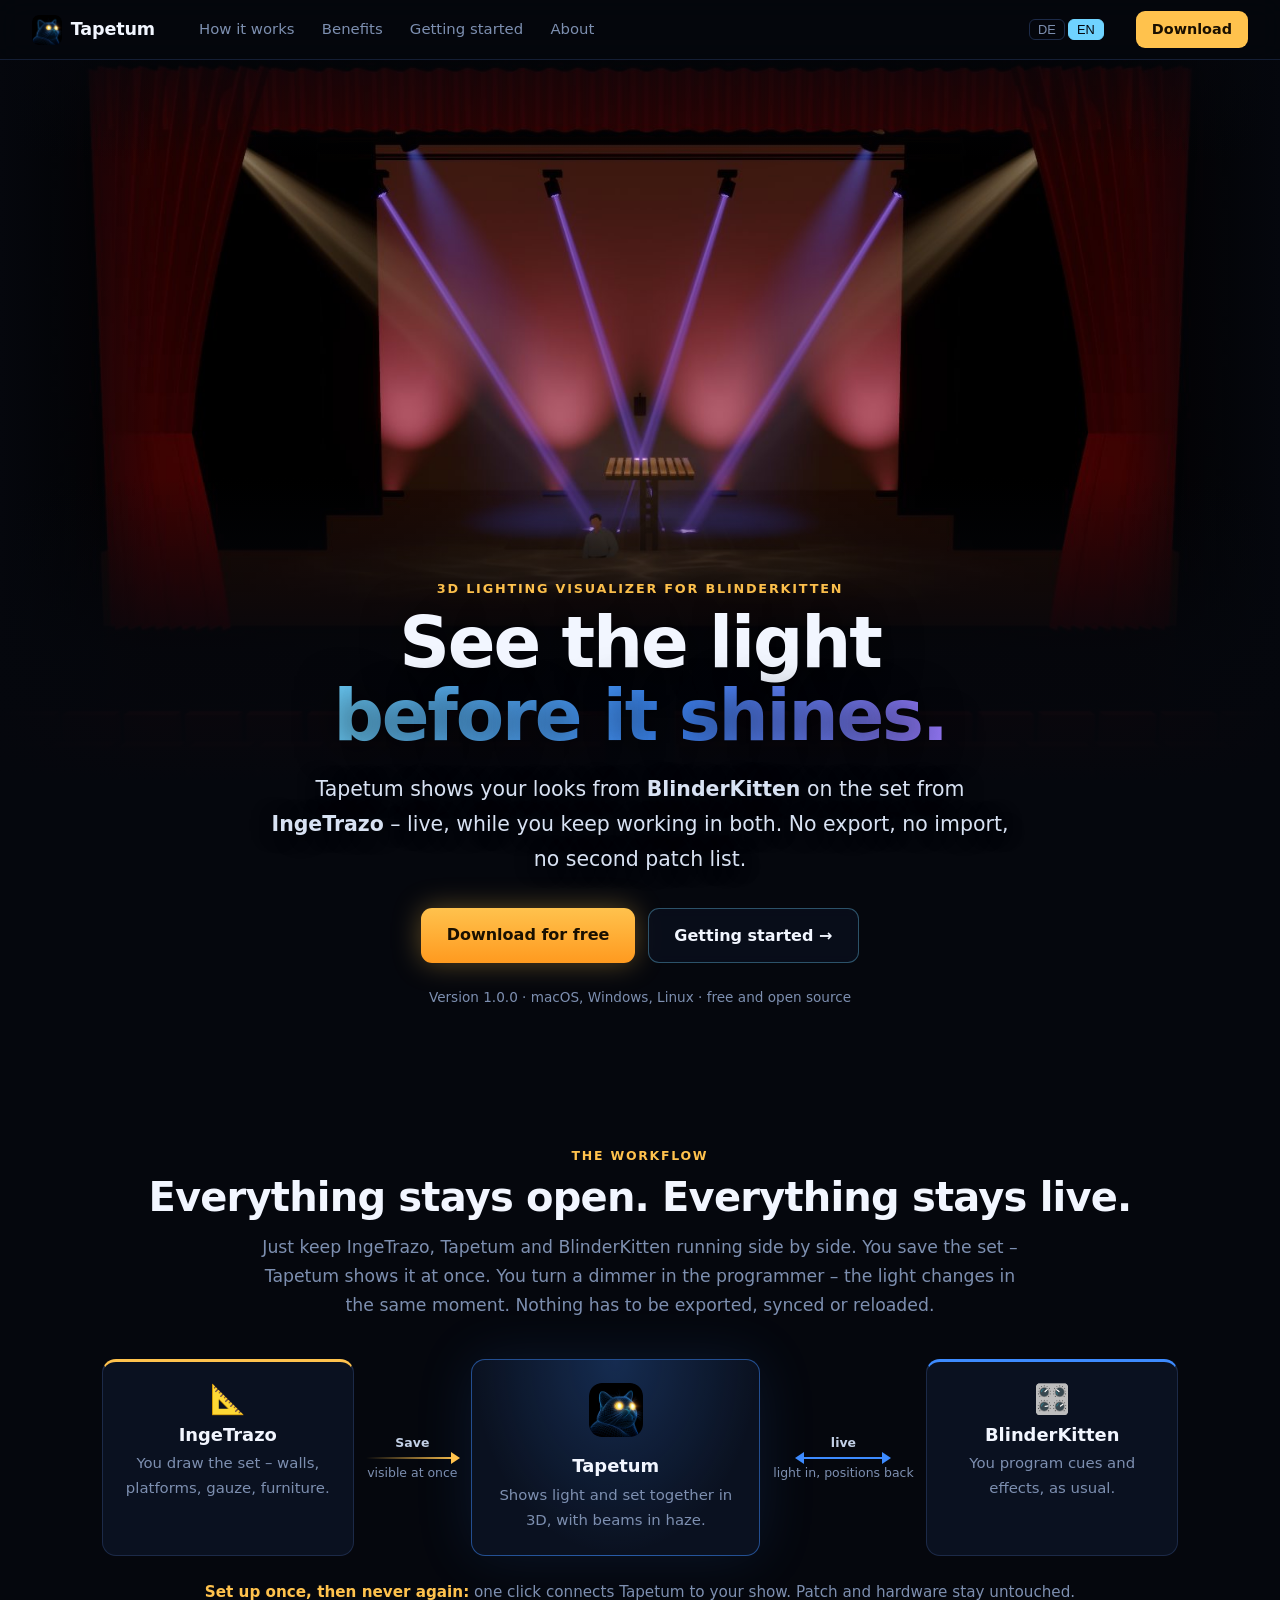
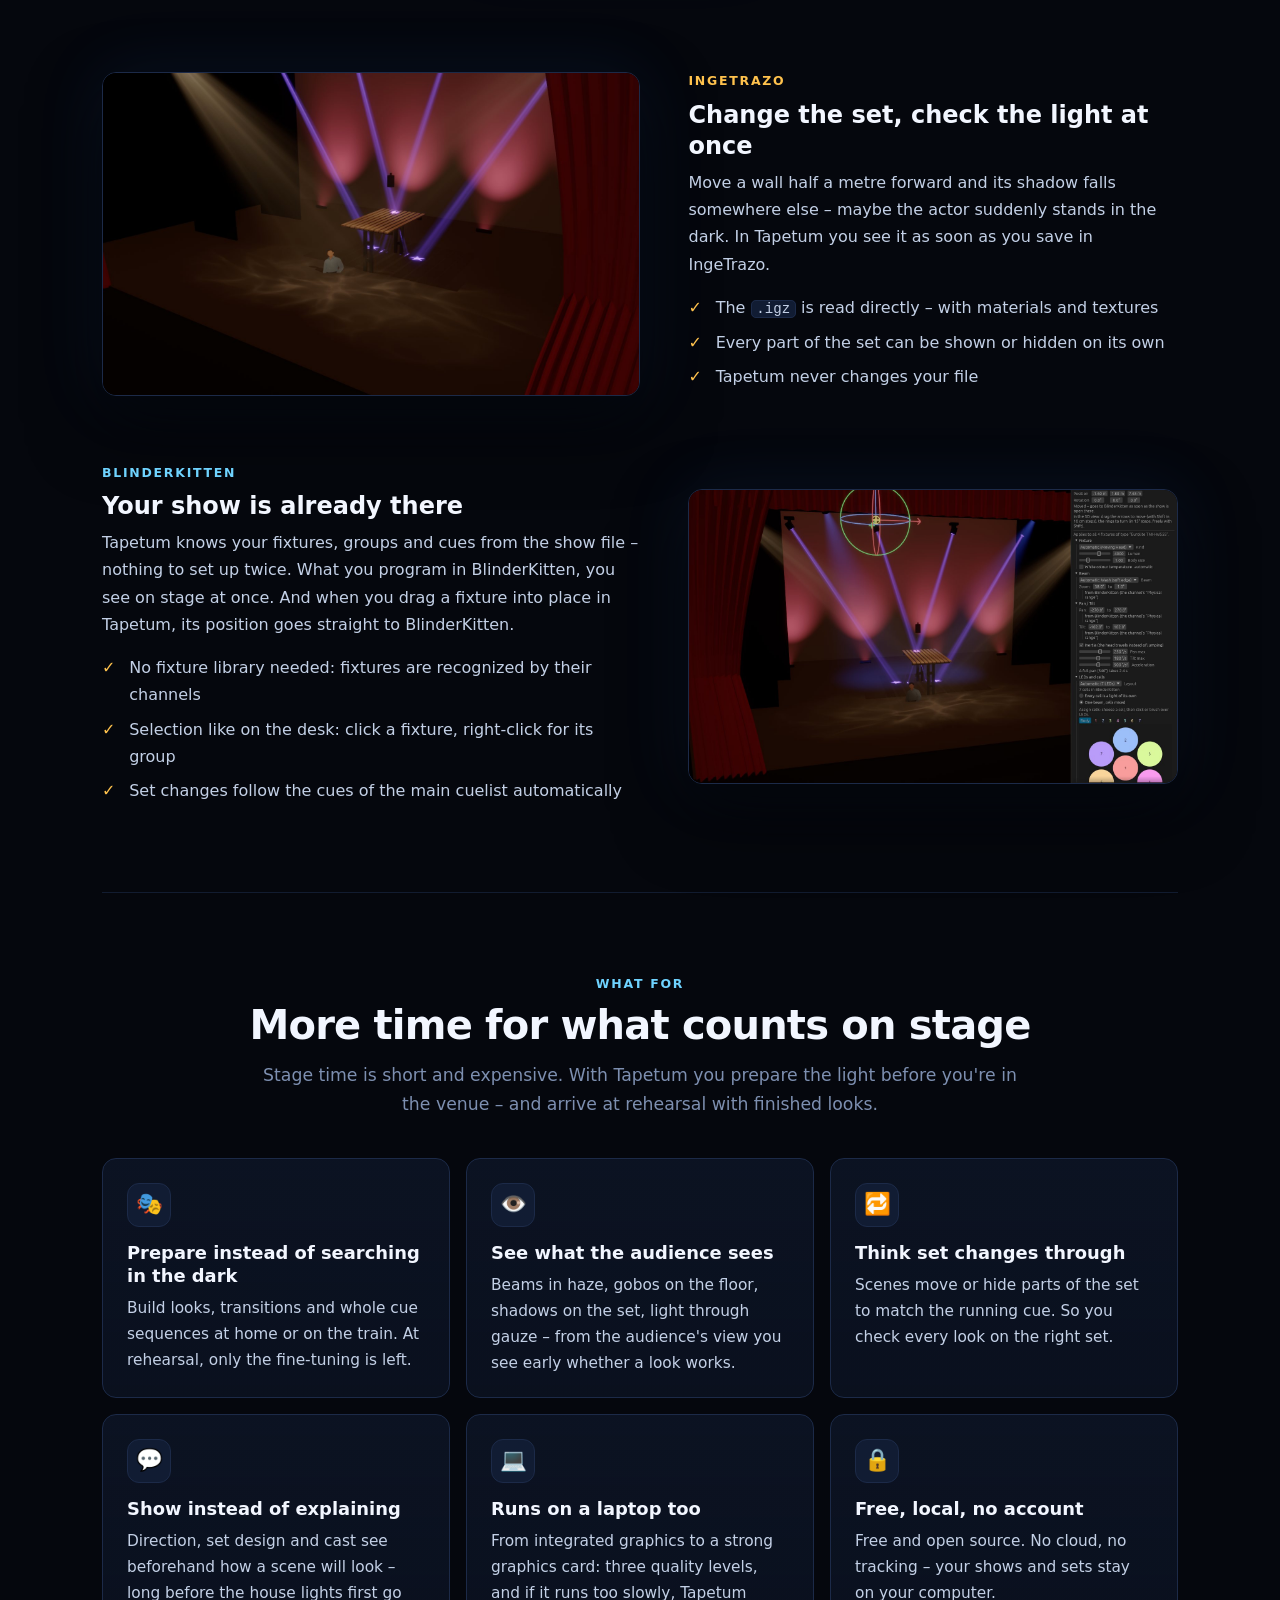
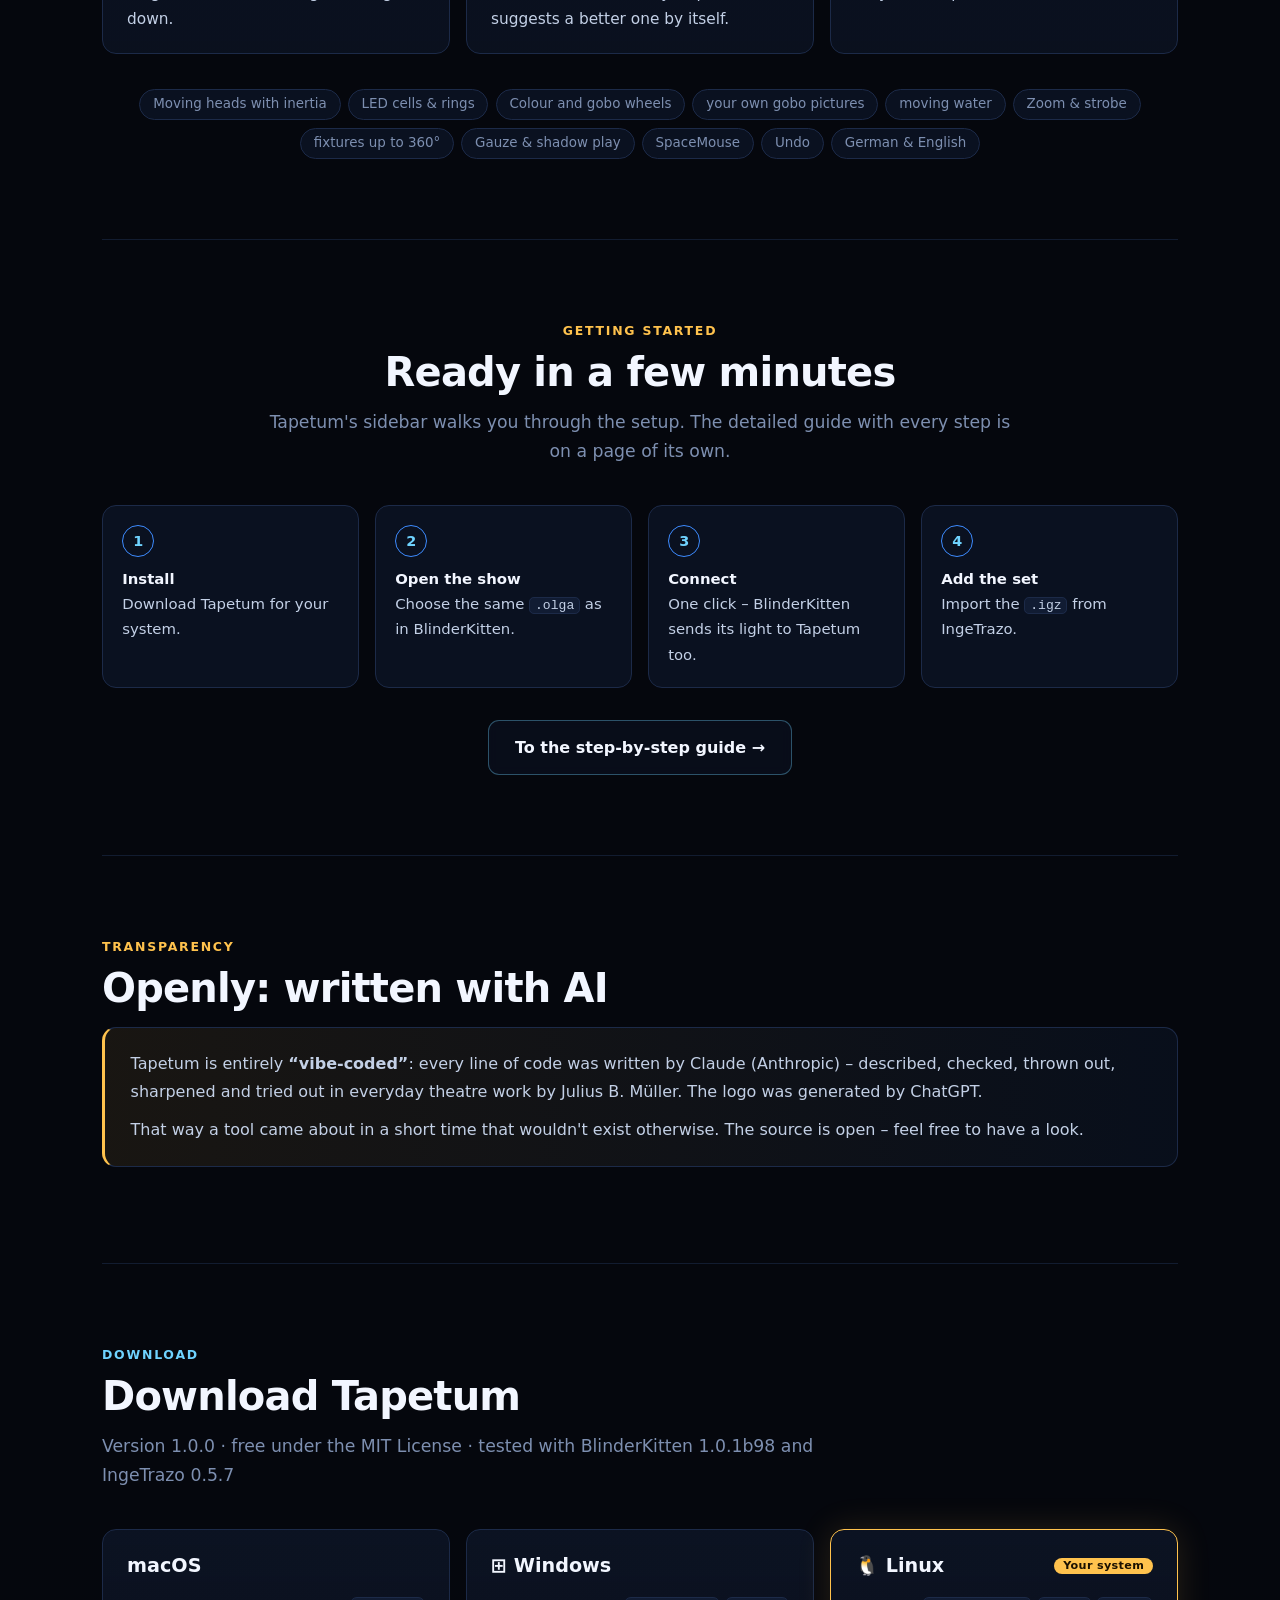
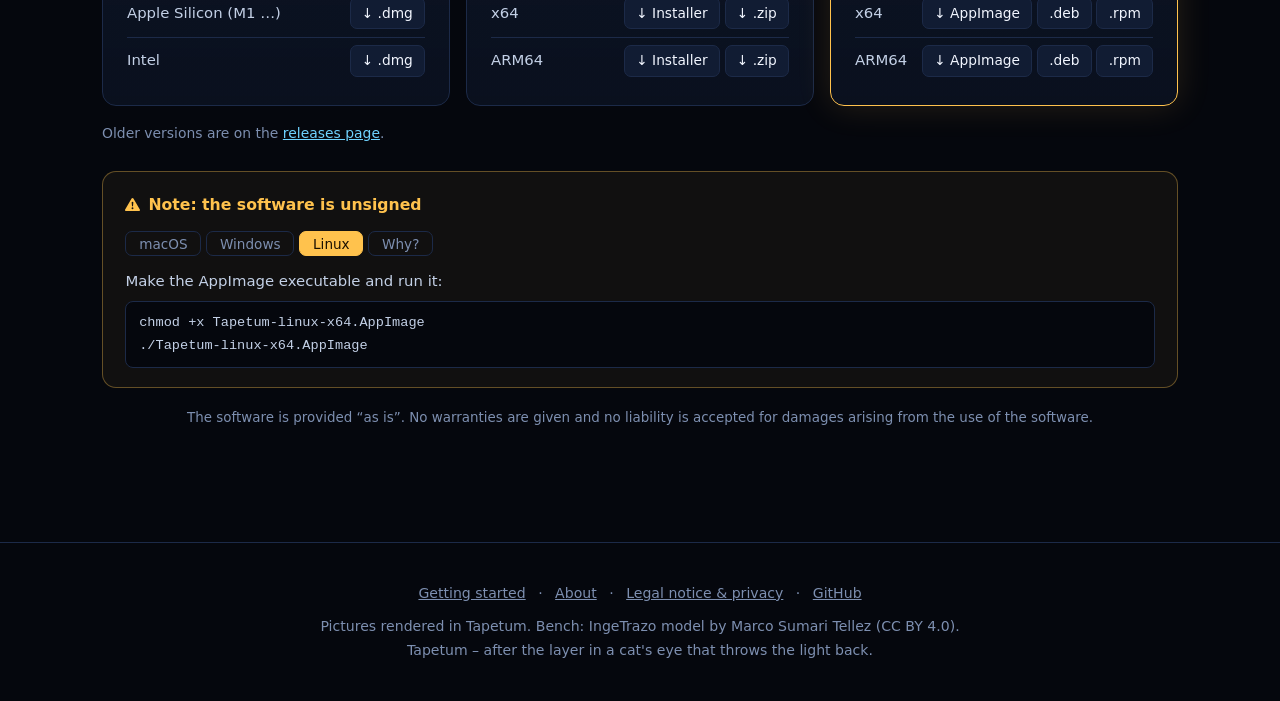
==== commit a9b79fbe: "Website: theatre screenshots, new design, getting started page Benefit-oriented texts, live workflow" ====
--- a/website/index.html
+++ b/website/index.html
@@ -5,20 +5,21 @@
   <meta charset="UTF-8">
   <meta name="viewport" content="width=device-width, initial-scale=1.0">
   <title>Tapetum – 3D-Lichtvisualisierung für BlinderKitten</title>
-  <meta name="description" content="Tapetum zeigt deine BlinderKitten-Show in 3D: Lichtstrahlen im Haze, Farben, Gobos und Moving Heads im Bühnenbild aus IngeTrazo. Frei, für macOS, Windows und Linux.">
+  <meta name="description" content="Tapetum zeigt deine BlinderKitten-Show in 3D, im Bühnenbild aus IngeTrazo – live, ohne Export und ohne Einrichtungsaufwand. Frei, für macOS, Windows und Linux.">
   <link rel="canonical" href="https://tapetum.org/">
   <meta name="theme-color" content="#05070d">
   <meta property="og:type" content="website">
   <meta property="og:site_name" content="Tapetum">
   <meta property="og:url" content="https://tapetum.org/">
   <meta property="og:title" content="Tapetum – 3D-Lichtvisualisierung für BlinderKitten">
-  <meta property="og:description" content="Lichtstrahlen im Haze, Gobos und Moving Heads im Bühnenbild aus IngeTrazo – live aus BlinderKitten.">
+  <meta property="og:description" content="Licht aus BlinderKitten im Bühnenbild aus IngeTrazo – live, während du in beiden Programmen arbeitest.">
   <meta property="og:image" content="https://tapetum.org/assets/open-graph.jpg">
   <meta name="twitter:card" content="summary_large_image">
   <meta name="twitter:image" content="https://tapetum.org/assets/open-graph.jpg">
   <link rel="icon" type="image/png" sizes="64x64" href="assets/favicon.png">
   <link rel="icon" type="image/png" sizes="32x32" href="assets/favicon-32.png">
   <link rel="apple-touch-icon" href="assets/apple-touch-icon.png">
+  <link rel="preload" as="image" href="assets/hero.jpg">
   <link rel="stylesheet" href="assets/style.css">
   <script src="assets/site.js"></script>
   <script type="application/ld+json">
@@ -33,6 +34,7 @@
     "offers": { "@type": "Offer", "price": "0", "priceCurrency": "EUR" },
     "url": "https://tapetum.org/",
     "downloadUrl": "https://github.com/julius-b-mueller/tapetum/releases/latest",
+    "image": "https://tapetum.org/assets/hero.jpg",
     "author": { "@type": "Person", "name": "Julius B. Müller" }
   }
   </script>
@@ -42,10 +44,9 @@
   <nav>
     <a class="nav-logo" href="index.html"><img src="assets/favicon.png" alt="">Tapetum</a>
     <div class="nav-links">
-      <a href="#start" data-de="Erste Schritte" data-en="Getting started">Erste Schritte</a>
-      <a href="#blinderkitten">BlinderKitten</a>
-      <a href="#ingetrazo">IngeTrazo</a>
-      <a href="#features" data-de="Funktionen" data-en="Features">Funktionen</a>
+      <a href="#live" data-de="So funktioniert's" data-en="How it works">So funktioniert's</a>
+      <a href="#nutzen" data-de="Vorteile" data-en="Benefits">Vorteile</a>
+      <a href="start.html" data-de="Erste Schritte" data-en="Getting started">Erste Schritte</a>
       <a href="about.html" data-de="Über" data-en="About">Über</a>
     </div>
     <div class="lang">
@@ -55,203 +56,172 @@
     <a class="nav-cta" href="#download" data-de="Herunterladen" data-en="Download">Herunterladen</a>
   </nav>
 
-  <main>
-    <div class="hero">
-      <img class="logo" src="assets/icon.png" alt="Tapetum">
-      <h1>Tapetum<br><span data-de="Licht sehen, bevor es leuchtet." data-en="See the light before it shines.">Licht sehen, bevor es leuchtet.</span></h1>
-      <p class="lead de">3D-Lichtvisualisierung für <strong>BlinderKitten</strong>: Lichtstrahlen im Haze, Farben, Gobos und Moving Heads – live, im Bühnenbild, das du in <strong>IngeTrazo</strong> gezeichnet hast. Frei und quelloffen, für macOS, Windows und Linux.</p>
-      <p class="lead en">3D lighting visualizer for <strong>BlinderKitten</strong>: beams in haze, colours, gobos and moving heads – live, on the set you drew in <strong>IngeTrazo</strong>. Free and open source, for macOS, Windows and Linux.</p>
+  <header class="hero">
+    <div class="hero-img" role="img" aria-label="Theaterbühne in Tapetum: blaue Moving-Head-Strahlen im Haze, roter Vorhang, warm beleuchteter Rundhorizont"></div>
+    <div class="hero-inner">
+      <div class="eyebrow" data-de="3D-Lichtvisualisierung für BlinderKitten" data-en="3D lighting visualizer for BlinderKitten">3D-Lichtvisualisierung für BlinderKitten</div>
+      <h1><span data-de="Licht sehen," data-en="See the light">Licht sehen,</span><br><span class="grad" data-de="bevor es leuchtet." data-en="before it shines.">bevor es leuchtet.</span></h1>
+      <p class="lead de">Tapetum zeigt deine Lichtstimmungen aus <strong>BlinderKitten</strong> im Bühnenbild aus <strong>IngeTrazo</strong> – live, während du in beiden Programmen weiterarbeitest. Ohne Export, ohne Import, ohne zweite Patchliste.</p>
+      <p class="lead en">Tapetum shows your looks from <strong>BlinderKitten</strong> on the set from <strong>IngeTrazo</strong> – live, while you keep working in both. No export, no import, no second patch list.</p>
       <div class="buttons">
         <a class="btn-primary" href="#download" data-de="Kostenlos herunterladen" data-en="Download for free">Kostenlos herunterladen</a>
-        <a class="btn-secondary" href="#start" data-de="Erste Schritte" data-en="Getting started">Erste Schritte</a>
-        <a class="btn-secondary" href="https://github.com/julius-b-mueller/tapetum">GitHub</a>
-      </div>
+        <a class="btn-secondary" href="start.html" data-de="Erste Schritte →" data-en="Getting started →">Erste Schritte →</a>
+      </div>
+      <p class="hero-meta" data-de="Version 1.0.0 · macOS, Windows, Linux · frei und quelloffen" data-en="Version 1.0.0 · macOS, Windows, Linux · free and open source">Version 1.0.0 · macOS, Windows, Linux · frei und quelloffen</p>
     </div>
-
-    <div class="shot"><img src="assets/screenshot.jpg" alt="Tapetum: farbige Moving Heads mit Stern-Gobos im Haze, eine Pergola-Bank aus IngeTrazo im Lichtkegel"></div>
-    <p class="caption" data-de="Gerendert in Tapetum, Qualität „Hoch“. Bank: IngeTrazo-Modell von Marco Sumari Tellez (CC BY 4.0)." data-en="Rendered in Tapetum, quality “High”. Bench: IngeTrazo model by Marco Sumari Tellez (CC BY 4.0).">Gerendert in Tapetum, Qualität „Hoch“. Bank: IngeTrazo-Modell von Marco Sumari Tellez (CC BY 4.0).</p>
-
-    <section id="integration">
-      <h2 data-de="Gemacht für BlinderKitten und IngeTrazo" data-en="Made for BlinderKitten and IngeTrazo">Gemacht für BlinderKitten und IngeTrazo</h2>
-      <p class="sub de">Kein Export, kein Abgleich von Hand, keine zweite Patchliste: Tapetum liest die Dateien, mit denen du ohnehin arbeitest, und folgt jeder Änderung.</p>
-      <p class="sub en">No export, no syncing by hand, no second patch list: Tapetum reads the files you work with anyway and follows every change.</p>
-      <div class="pair">
-        <div class="card" id="blinderkitten">
-          <div class="icon">🎛️</div>
+  </header>
+
+  <main>
+    <section id="live">
+      <div class="center">
+        <div class="kicker amber" data-de="Der Arbeitsablauf" data-en="The workflow">Der Arbeitsablauf</div>
+        <h2 data-de="Alles bleibt offen. Alles bleibt live." data-en="Everything stays open. Everything stays live.">Alles bleibt offen. Alles bleibt live.</h2>
+        <p class="sub de">Lass IngeTrazo, Tapetum und BlinderKitten einfach nebeneinander laufen. Du speicherst das Bühnenbild – Tapetum zeigt es sofort. Du drehst im Programmer am Dimmer – das Licht ändert sich im selben Moment. Nichts muss exportiert, abgeglichen oder neu geladen werden.</p>
+        <p class="sub en">Just keep IngeTrazo, Tapetum and BlinderKitten running side by side. You save the set – Tapetum shows it at once. You turn a dimmer in the programmer – the light changes in the same moment. Nothing has to be exported, synced or reloaded.</p>
+      </div>
+      <div class="flow">
+        <div class="node it">
+          <div class="ic">📐</div>
+          <h3>IngeTrazo</h3>
+          <p class="de">Du zeichnest das Bühnenbild – Wände, Podeste, Gaze, Möbel.</p>
+          <p class="en">You draw the set – walls, platforms, gauze, furniture.</p>
+        </div>
+        <div class="arrow"><b data-de="Speichern" data-en="Save">Speichern</b><div class="line"></div><span data-de="sofort sichtbar" data-en="visible at once">sofort sichtbar</span></div>
+        <div class="node tp">
+          <img src="assets/icon.png" alt="">
+          <h3>Tapetum</h3>
+          <p class="de">Zeigt Licht und Bühnenbild zusammen in 3D, mit Lichtstrahlen im Haze.</p>
+          <p class="en">Shows light and set together in 3D, with beams in haze.</p>
+        </div>
+        <div class="arrow both"><b data-de="live" data-en="live">live</b><div class="line"></div><span data-de="Licht hin, Positionen zurück" data-en="light in, positions back">Licht hin, Positionen zurück</span></div>
+        <div class="node bk">
+          <div class="ic">🎛️</div>
           <h3>BlinderKitten</h3>
-          <ul class="de">
-            <li><strong>Show-Datei direkt:</strong> Fixtures, Typen, Kanäle, Patch, Positionen, Gruppen und Cuelists aus der <code>.olga</code> – neu geladen, sobald BK speichert.</li>
-            <li><strong>Ein Klick fürs Art-Net:</strong> Tapetum legt in BK Spiegel-Interfaces mit Pass-through an. Patch und Hardware bleiben, wie sie sind.</li>
-            <li><strong>Live über die Remote Control:</strong> neue Gruppen erscheinen sofort, die aktuelle Cue der Main-Cuelist wird verfolgt.</li>
-            <li><strong>Zurück nach BK:</strong> verschobene und gedrehte Lampen, Pan/Tilt/Zoom-Bereiche („Physical range“).</li>
-            <li><strong>Auswahl wie in BK:</strong> Klick wählt ein Gerät, Rechtsklick seine BK-Gruppe.</li>
-          </ul>
-          <ul class="en">
-            <li><strong>Show file directly:</strong> fixtures, types, channels, patch, positions, groups and cuelists from the <code>.olga</code> – reloaded as soon as BK saves.</li>
-            <li><strong>One click for Art-Net:</strong> Tapetum adds mirror interfaces with pass-through in BK. Patch and hardware stay as they are.</li>
-            <li><strong>Live via Remote Control:</strong> new groups appear at once, the current cue of the main cuelist is followed.</li>
-            <li><strong>Back to BK:</strong> moved and turned fixtures, pan/tilt/zoom ranges (“Physical range”).</li>
-            <li><strong>Selection as in BK:</strong> a click selects a fixture, a right click its BK group.</li>
-          </ul>
-        </div>
-        <div class="card amber" id="ingetrazo">
-          <div class="icon">📐</div>
-          <h3>IngeTrazo</h3>
-          <ul class="de">
-            <li><strong><code>.igz</code> direkt lesen:</strong> jede Gruppe und Komponente wird ein eigenes Objekt, Materialien und Texturen kommen mit.</li>
-            <li><strong>Speichern in IngeTrazo genügt:</strong> das Bühnenbild lädt sich selbst neu. Tapetum ändert die Datei nie.</li>
-            <li><strong>Vorderansicht = Zuschauersicht:</strong> beide schauen entlang +Y; Personen und Bäume (Face-me) drehen sich zur Kamera.</li>
-            <li><strong>Material überschreibbar:</strong> Farbe, Reflexionsgrad, opak oder transluzent – Gaze, Glas, Operafolie mit Schattenspiel.</li>
-            <li><strong>Umbauten als Szenen,</strong> gekoppelt an Cues der Main-Cuelist, mit weichem Übergang.</li>
-          </ul>
-          <ul class="en">
-            <li><strong>Reads <code>.igz</code> directly:</strong> every group and component becomes an object of its own, materials and textures come along.</li>
-            <li><strong>Saving in IngeTrazo is enough:</strong> the set reloads by itself. Tapetum never changes the file.</li>
-            <li><strong>Front view = audience view:</strong> both look along +Y; people and trees (face-me) turn to the camera.</li>
-            <li><strong>Materials can be overridden:</strong> colour, reflectance, opaque or translucent – gauze, glass, opera foil with shadow play.</li>
-            <li><strong>Set changes as scenes,</strong> bound to cues of the main cuelist, with smooth transitions.</li>
-          </ul>
-        </div>
+          <p class="de">Du programmierst Cues und Effekte, wie gewohnt.</p>
+          <p class="en">You program cues and effects, as usual.</p>
+        </div>
+      </div>
+      <p class="flow-note de"><strong>Einmal einrichten, dann nie wieder:</strong> Ein Klick verbindet Tapetum mit deiner Show. Patch und Hardware bleiben unangetastet.</p>
+      <p class="flow-note en"><strong>Set up once, then never again:</strong> one click connects Tapetum to your show. Patch and hardware stay untouched.</p>
+
+      <div class="row">
+        <div>
+          <div class="shot"><img src="assets/set.jpg" alt="Bank aus IngeTrazo auf der Bühne, Wasser-Gobo auf dem Boden, Strahlen im Haze" loading="lazy"></div>
+        </div>
+        <div>
+          <div class="kicker amber">IngeTrazo</div>
+          <h3 style="font-size:1.5rem" data-de="Bühnenbild ändern, Licht sofort prüfen" data-en="Change the set, check the light at once">Bühnenbild ändern, Licht sofort prüfen</h3>
+          <p class="de">Rückt eine Wand einen halben Meter nach vorn, fällt der Schatten danach woanders hin – und vielleicht steht die Darstellerin plötzlich im Dunkeln. In Tapetum siehst du das, sobald du in IngeTrazo speicherst.</p>
+          <p class="en">Move a wall half a metre forward and its shadow falls somewhere else – maybe the actor suddenly stands in the dark. In Tapetum you see it as soon as you save in IngeTrazo.</p>
+          <ul class="checks de">
+            <li>Die <code>.igz</code> wird direkt gelesen – mit Materialien und Texturen</li>
+            <li>Jedes Teil des Bühnenbilds einzeln ein- und ausblendbar</li>
+            <li>Tapetum verändert deine Datei nie</li>
+          </ul>
+          <ul class="checks en">
+            <li>The <code>.igz</code> is read directly – with materials and textures</li>
+            <li>Every part of the set can be shown or hidden on its own</li>
+            <li>Tapetum never changes your file</li>
+          </ul>
+        </div>
+      </div>
+
+      <div class="row flip">
+        <div>
+          <div class="shot"><img src="assets/app-de.jpg" class="de" alt="Tapetum mit ausgewähltem Moving Head, Gizmo zum Verschieben und Einstellungen des Gerätetyps" loading="lazy"><img src="assets/app-en.jpg" class="en" alt="Tapetum with a selected moving head, gizmo for moving it and settings of its fixture type" loading="lazy"></div>
+        </div>
+        <div>
+          <div class="kicker">BlinderKitten</div>
+          <h3 style="font-size:1.5rem" data-de="Deine Show ist schon da" data-en="Your show is already there">Deine Show ist schon da</h3>
+          <p class="de">Tapetum kennt deine Lampen, Gruppen und Cues aus der Show-Datei – du musst nichts doppelt anlegen. Was du in BlinderKitten programmierst, siehst du sofort auf der Bühne. Und wenn du in Tapetum eine Lampe an ihren Platz ziehst, landet die Position direkt in BlinderKitten.</p>
+          <p class="en">Tapetum knows your fixtures, groups and cues from the show file – nothing to set up twice. What you program in BlinderKitten, you see on stage at once. And when you drag a fixture into place in Tapetum, its position goes straight to BlinderKitten.</p>
+          <ul class="checks de">
+            <li>Keine Fixture-Bibliothek nötig: Lampen werden an ihren Kanälen erkannt</li>
+            <li>Auswahl wie im Pult: Klick auf eine Lampe, Rechtsklick auf ihre Gruppe</li>
+            <li>Umbauten folgen automatisch den Cues der Main-Cuelist</li>
+          </ul>
+          <ul class="checks en">
+            <li>No fixture library needed: fixtures are recognized by their channels</li>
+            <li>Selection like on the desk: click a fixture, right-click for its group</li>
+            <li>Set changes follow the cues of the main cuelist automatically</li>
+          </ul>
+        </div>
+      </div>
+    </section>
+
+    <section id="nutzen">
+      <div class="center">
+        <div class="kicker" data-de="Wofür" data-en="What for">Wofür</div>
+        <h2 data-de="Mehr Zeit für das, was auf der Bühne zählt" data-en="More time for what counts on stage">Mehr Zeit für das, was auf der Bühne zählt</h2>
+        <p class="sub de">Bühnenzeit ist knapp und teuer. Mit Tapetum bereitest du das Licht vor, bevor du im Saal stehst – und kommst mit fertigen Stimmungen in die Probe.</p>
+        <p class="sub en">Stage time is short and expensive. With Tapetum you prepare the light before you're in the venue – and arrive at rehearsal with finished looks.</p>
+      </div>
+      <div class="grid">
+        <div class="card"><div class="icon">🎭</div><h3 data-de="Vorbereiten statt im Dunkeln suchen" data-en="Prepare instead of searching in the dark">Vorbereiten statt im Dunkeln suchen</h3><p class="de">Stimmungen, Übergänge und ganze Cue-Folgen baust du zu Hause oder im Zug. In der Probe bleibt nur noch das Feintuning.</p><p class="en">Build looks, transitions and whole cue sequences at home or on the train. At rehearsal, only the fine-tuning is left.</p></div>
+        <div class="card"><div class="icon">👁️</div><h3 data-de="Sehen, was das Publikum sieht" data-en="See what the audience sees">Sehen, was das Publikum sieht</h3><p class="de">Lichtstrahlen im Haze, Gobos auf dem Boden, Schatten am Bühnenbild, Licht durch Gaze – aus der Zuschauersicht erkennst du früh, ob eine Stimmung trägt.</p><p class="en">Beams in haze, gobos on the floor, shadows on the set, light through gauze – from the audience's view you see early whether a look works.</p></div>
+        <div class="card"><div class="icon">🔁</div><h3 data-de="Umbauten gleich mitdenken" data-en="Think set changes through">Umbauten gleich mitdenken</h3><p class="de">Szenen verschieben oder verstecken Bühnenteile passend zur laufenden Cue. So prüfst du jede Stimmung im richtigen Bild.</p><p class="en">Scenes move or hide parts of the set to match the running cue. So you check every look on the right set.</p></div>
+        <div class="card"><div class="icon">💬</div><h3 data-de="Zeigen statt erklären" data-en="Show instead of explaining">Zeigen statt erklären</h3><p class="de">Regie, Bühnenbild und Ensemble sehen vorab, wie eine Szene wirken wird – lange bevor das erste Mal das Saallicht ausgeht.</p><p class="en">Direction, set design and cast see beforehand how a scene will look – long before the house lights first go down.</p></div>
+        <div class="card"><div class="icon">💻</div><h3 data-de="Läuft auch auf dem Laptop" data-en="Runs on a laptop too">Läuft auch auf dem Laptop</h3><p class="de">Von integrierter Grafik bis zur starken Grafikkarte: Drei Qualitätsstufen, und läuft es zu langsam, schlägt Tapetum selbst eine passende vor.</p><p class="en">From integrated graphics to a strong graphics card: three quality levels, and if it runs too slowly, Tapetum suggests a better one by itself.</p></div>
+        <div class="card"><div class="icon">🔒</div><h3 data-de="Frei, lokal, ohne Konto" data-en="Free, local, no account">Frei, lokal, ohne Konto</h3><p class="de">Kostenlos und quelloffen. Keine Cloud, kein Tracking – deine Shows und Bühnenbilder bleiben auf deinem Rechner.</p><p class="en">Free and open source. No cloud, no tracking – your shows and sets stay on your computer.</p></div>
+      </div>
+      <div class="chips de">
+        <span>Moving Heads mit Trägheit</span><span>LED-Zellen &amp; -Ringe</span><span>Farb- und Goboräder</span><span>eigene Gobo-Bilder</span><span>bewegtes Wasser</span><span>Zoom &amp; Strobe</span><span>Lampen bis 360°</span><span>Gaze &amp; Schattenspiel</span><span>SpaceMouse</span><span>Rückgängig</span><span>Deutsch &amp; Englisch</span>
+      </div>
+      <div class="chips en">
+        <span>Moving heads with inertia</span><span>LED cells &amp; rings</span><span>Colour and gobo wheels</span><span>your own gobo pictures</span><span>moving water</span><span>Zoom &amp; strobe</span><span>fixtures up to 360°</span><span>Gauze &amp; shadow play</span><span>SpaceMouse</span><span>Undo</span><span>German &amp; English</span>
       </div>
     </section>
 
     <section id="start">
-      <h2 data-de="Erste Schritte" data-en="Getting started">Erste Schritte</h2>
-      <p class="sub de">Von der leeren Festplatte bis zum Licht im Bühnenbild – Schritt für Schritt mit BlinderKitten und IngeTrazo. Die Seitenleiste von Tapetum führt dich durch dieselben Schritte.</p>
-      <p class="sub en">From an empty disk to light on your set – step by step with BlinderKitten and IngeTrazo. Tapetum's sidebar walks you through the same steps.</p>
-
-      <div class="guide">
-        <div class="phase">
-          <h3><span class="tag" data-de="Teil 1" data-en="Part 1">Teil 1</span> <span data-de="Installieren" data-en="Install">Installieren</span></h3>
-          <ol class="steps de">
-            <li><strong>Tapetum herunterladen</strong> – <a href="#download">weiter unten</a> für dein System.</li>
-            <li><strong>macOS:</strong> <code>.dmg</code> öffnen und Tapetum in <em>Programme</em> ziehen. Die App ist noch nicht notarisiert: beim ersten Start Rechtsklick → <em>Öffnen</em> (oder unter <em>Systemeinstellungen → Datenschutz &amp; Sicherheit</em> erlauben).<br>
-              <strong>Windows:</strong> Installer ausführen (keine Administratorrechte nötig) oder die portable <code>.zip</code> entpacken. Fragt die Firewall, eingehendes UDP auf Port 6454 erlauben – darüber kommt das Art-Net.<br>
-              <strong>Linux:</strong> <code>.AppImage</code> ausführbar machen, oder <code>.deb</code>/<code>.rpm</code> installieren.</li>
-            <li><strong>BlinderKitten</strong> und – für das Bühnenbild – <strong>IngeTrazo</strong> installieren, falls noch nicht geschehen. Getestet mit BlinderKitten 1.0.1b98 und IngeTrazo 0.5.7.</li>
-          </ol>
-          <ol class="steps en">
-            <li><strong>Download Tapetum</strong> – <a href="#download">further down</a> for your system.</li>
-            <li><strong>macOS:</strong> open the <code>.dmg</code> and drag Tapetum to <em>Applications</em>. The app isn't notarized yet: the first time, right-click → <em>Open</em> (or allow it under <em>System Settings → Privacy &amp; Security</em>).<br>
-              <strong>Windows:</strong> run the installer (no administrator rights needed) or unpack the portable <code>.zip</code>. If the firewall asks, allow incoming UDP on port 6454 – that's where Art-Net arrives.<br>
-              <strong>Linux:</strong> make the <code>.AppImage</code> executable, or install the <code>.deb</code>/<code>.rpm</code>.</li>
-            <li>Install <strong>BlinderKitten</strong> and – for the set – <strong>IngeTrazo</strong> if you haven't yet. Tested with BlinderKitten 1.0.1b98 and IngeTrazo 0.5.7.</li>
-          </ol>
-        </div>
-
-        <div class="phase">
-          <h3><span class="tag" data-de="Teil 2" data-en="Part 2">Teil 2</span> <span data-de="Mit BlinderKitten verbinden" data-en="Connect BlinderKitten">Mit BlinderKitten verbinden</span></h3>
-          <ol class="steps de">
-            <li><strong>In BlinderKitten die Remote Control einschalten</strong> – einmalig, gilt für alle Shows: <em>File → Preferences → OSC Remote Control</em> → <em>Enabled</em> anhaken.</li>
-            <li><strong>Deine Show in BlinderKitten öffnen</strong> und gespeichert haben – Tapetum liest die <code>.olga</code>-Datei.</li>
-            <li><strong>Tapetum starten</strong> und dieselbe <code>.olga</code> wählen. Beim nächsten Mal öffnet Tapetum sie von selbst; eine andere Show gibt es unter <em>☰ → Andere Show öffnen …</em></li>
-            <li>In der Seitenleiste unter <em>BlinderKitten einrichten</em> auf <strong><em>Tapetum-Interfaces in BK anlegen</em></strong> klicken. Tapetum legt für jedes DMX-Interface der Show ein Art-Net-Interface „Tapetum …“ auf <code>127.0.0.1</code> an und spiegelt das Original per Pass-through dorthin. Patch und echte Hardware bleiben unverändert. BlinderKitten speichert und lädt die Show neu; eine Sicherung liegt als <code>.olga.bak</code> daneben.</li>
-            <li><strong>Eine Cue starten</strong> oder im Programmer einen Wert setzen – das Licht erscheint in Tapetum. Steht dort „Kein Signal von BlinderKitten“, zeigt die Seitenleiste, was zu prüfen ist.</li>
-          </ol>
-          <ol class="steps en">
-            <li><strong>Turn on Remote Control in BlinderKitten</strong> – once, for all shows: <em>File → Preferences → OSC Remote Control</em> → tick <em>Enabled</em>.</li>
-            <li><strong>Open your show in BlinderKitten</strong> and make sure it's saved – Tapetum reads the <code>.olga</code> file.</li>
-            <li><strong>Start Tapetum</strong> and choose the same <code>.olga</code>. Next time Tapetum opens it by itself; another show is under <em>☰ → Open another show …</em></li>
-            <li>In the sidebar under <em>Set up BlinderKitten</em>, click <strong><em>Add the Tapetum interfaces in BK</em></strong>. Tapetum adds an Art-Net interface “Tapetum …” on <code>127.0.0.1</code> for every DMX interface of the show and mirrors the original to it with a pass-through. Patch and real hardware stay unchanged. BlinderKitten saves and reloads the show; a backup is left next to it as <code>.olga.bak</code>.</li>
-            <li><strong>Run a cue</strong> or set a value in the programmer – the light appears in Tapetum. If it says “No signal from BlinderKitten”, the sidebar shows what to check.</li>
-          </ol>
-        </div>
-
-        <div class="phase">
-          <h3><span class="tag" data-de="Teil 3" data-en="Part 3">Teil 3</span> <span data-de="Lampen einrichten" data-en="Set up fixtures">Lampen einrichten</span></h3>
-          <ol class="steps de">
-            <li><strong>Lampen ohne Position</strong> in BlinderKitten stellt Tapetum automatisch in Reihen auf. Eine Lampe anklicken, dann an den Pfeilen ziehen (verschieben) oder an den Ringen (drehen). Drehen rastet in 15°-Schritten ein, mit gedrückter Shift-Taste frei.</li>
-            <li>Tapetum trägt die Position <strong>live in BlinderKitten</strong> ein. Dort speichern, damit sie bleibt. Ist BK gerade nicht offen, merkt sich Tapetum die Position und überträgt sie später.</li>
-            <li><strong>Gruppen</strong> aus BK wählst du per Rechtsklick auf eine Lampe – praktisch, um eine ganze Traverse auf einmal zu verschieben.</li>
-            <li><strong>Gerätetyp anpassen</strong> (einmal pro Typ): Strahlwinkel bzw. Zoombereich, Lichtstrom, Farbrad, Goborad (eingebaute Muster oder eigene Bilder), LED-Anordnung, Pan/Tilt-Bereich. Pan/Tilt/Zoom-Bereiche schreibt Tapetum als „Physical range“ nach BK zurück.</li>
-          </ol>
-          <ol class="steps en">
-            <li><strong>Fixtures without a position</strong> in BlinderKitten are lined up automatically. Click a fixture, then drag the arrows (move) or the rings (turn). Turning snaps in 15° steps, hold Shift to turn freely.</li>
-            <li>Tapetum enters the position <strong>live in BlinderKitten</strong>. Save there to keep it. If BK isn't open, Tapetum remembers the position and sends it later.</li>
-            <li><strong>Groups</strong> from BK are selected with a right click on a fixture – handy for moving a whole truss at once.</li>
-            <li><strong>Tune the fixture type</strong> (once per type): beam angle or zoom range, lumens, colour wheel, gobo wheel (built-in patterns or your own pictures), LED layout, pan/tilt range. Tapetum writes pan/tilt/zoom ranges back to BK as “Physical range”.</li>
-          </ol>
-        </div>
-
-        <div class="phase amber">
-          <h3><span class="tag" data-de="Teil 4" data-en="Part 4">Teil 4</span> <span data-de="Bühnenbild aus IngeTrazo" data-en="The set from IngeTrazo">Bühnenbild aus IngeTrazo</span></h3>
-          <ol class="steps de">
-            <li><strong>In IngeTrazo zeichnen</strong> wie gewohnt und als <code>.igz</code> speichern – am besten neben der Show-Datei. Die Vorderansicht von IngeTrazo ist die Zuschauersicht in Tapetum; Maße in Metern passen direkt zu den Lampenpositionen in BK.</li>
-            <li>In Tapetum unter <em>Bühnenobjekte</em> auf <strong><em>Importieren …</em></strong> klicken und die <code>.igz</code> wählen. Jede Gruppe und Komponente wird ein eigenes Objekt; Materialien und Texturen kommen mit. Ein Exportschritt ist nicht nötig.</li>
-            <li><strong>Weiter in IngeTrazo arbeiten:</strong> nach jedem Speichern lädt Tapetum das Bühnenbild von selbst neu. Tapetum verändert die <code>.igz</code> nie.</li>
-            <li><strong>Materialien</strong> pro Objekt überschreiben, wenn nötig: Farbe, Reflexionsgrad, opak oder transluzent – zum Beispiel für Gaze, Glas oder Operafolie mit Schattenspiel von hinten.</li>
-          </ol>
-          <ol class="steps en">
-            <li><strong>Draw in IngeTrazo</strong> as usual and save as <code>.igz</code> – ideally next to the show file. IngeTrazo's front view is the audience view in Tapetum; measurements in metres match the fixture positions in BK directly.</li>
-            <li>In Tapetum, under <em>Stage objects</em>, click <strong><em>Import …</em></strong> and choose the <code>.igz</code>. Every group and component becomes an object of its own; materials and textures come along. No export step needed.</li>
-            <li><strong>Keep working in IngeTrazo:</strong> each time you save, Tapetum reloads the set by itself. Tapetum never changes the <code>.igz</code>.</li>
-            <li><strong>Override materials</strong> per object if needed: colour, reflectance, opaque or translucent – for gauze, glass or opera foil with shadow play from behind, for example.</li>
-          </ol>
-        </div>
-
-        <div class="phase amber">
-          <h3><span class="tag" data-de="Teil 5" data-en="Part 5">Teil 5</span> <span data-de="Umbauten als Szenen" data-en="Set changes as scenes">Umbauten als Szenen</span></h3>
-          <ol class="steps de">
-            <li>Die <strong>Grundszene</strong> zeigt alles wie in den Dateien. Unter <em>Szenen</em> mit <strong><em>+ Szene</em></strong> eine neue anlegen und darin Objekte verschieben, drehen oder ausblenden.</li>
-            <li>Die Szene an eine <strong>Cue der Main-Cuelist</strong> koppeln. Läuft die Cuelist in BlinderKitten, zeigt Tapetum jeweils die Szene mit der höchsten Cue-ID bis zur aktuellen Cue – mit weichem Übergang.</li>
-            <li>Ohne laufende Cuelist wählst du die Szene einfach von Hand.</li>
-          </ol>
-          <ol class="steps en">
-            <li>The <strong>base scene</strong> shows everything as in the files. Under <em>Scenes</em>, click <strong><em>+ Scene</em></strong> to add one and move, turn or hide objects in it.</li>
-            <li>Bind the scene to a <strong>cue of the main cuelist</strong>. While the cuelist runs in BlinderKitten, Tapetum shows the scene with the highest cue ID up to the current cue – with a smooth transition.</li>
-            <li>Without a running cuelist, just choose the scene by hand.</li>
-          </ol>
-        </div>
-      </div>
-
-      <div class="note de"><strong>Tipps:</strong> Läuft es ruckelig, unter <em>Qualität</em> „Niedrig“ wählen – gedacht für ältere Rechner und integrierte Grafik. Mit Cmd/Strg+Z machst du Änderungen rückgängig. Eine 3Dconnexion-SpaceMouse bewegt die Bühne und kann aktiv bleiben, während du BlinderKitten bedienst. Alle Einstellungen speichert Tapetum laufend in <code>&lt;show&gt;.tapetum</code> neben der Show.</div>
-      <div class="note en"><strong>Tips:</strong> If it stutters, choose “Low” under <em>Quality</em> – meant for older computers and integrated graphics. Cmd/Ctrl+Z undoes changes. A 3Dconnexion SpaceMouse moves the stage and can stay active while you operate BlinderKitten. Tapetum saves all settings as you go in <code>&lt;show&gt;.tapetum</code> next to the show.</div>
-    </section>
-
-    <section id="features">
-      <h2 data-de="Was Tapetum zeigt" data-en="What Tapetum shows">Was Tapetum zeigt</h2>
-      <p class="sub de">Physikalisch plausibel statt bloß bunt: Licht in Lumen, Strahlen, die an Objekten enden, Gobos, die nur das Licht ihrer eigenen Lampe wegnehmen.</p>
-      <p class="sub en">Physically plausible rather than just colourful: light in lumens, beams that end at objects, gobos that only take away their own lamp's light.</p>
-      <div class="grid">
-        <div class="card"><div class="icon">🌫️</div><h3 data-de="Strahlen im Haze" data-en="Beams in haze">Strahlen im Haze</h3><p class="de">Dichte, Streuung und Farbe einstellbar; Strahlen beginnen mit dem Durchmesser des LED-Felds und enden an Objekten.</p><p class="en">Density, scattering and colour adjustable; beams start with the diameter of the LED field and end at objects.</p></div>
-        <div class="card"><div class="icon">⭐</div><h3>Gobos</h3><p class="de">Goboräder und feste Gobos, eingebaute Muster mit bewegtem Wasser oder eigene Bilder – auf jeder Fläche, auch auf Gaze und Folie.</p><p class="en">Gobo wheels and fixed gobos, built-in patterns with moving water or your own pictures – on every surface, gauze and foil included.</p></div>
-        <div class="card"><div class="icon">🔦</div><h3 data-de="Jedes Gerät" data-en="Every fixture">Jedes Gerät</h3><p class="de">Moving Heads mit Trägheit, Spots, Washes, Bars, LED-Ringe und -Matrizen mit Zellen, Farbräder, Strobe, Zoom, Abstrahlwinkel bis 360°.</p><p class="en">Moving heads with inertia, spots, washes, bars, LED rings and matrices with cells, colour wheels, strobe, zoom, beam angles up to 360°.</p></div>
-        <div class="card"><div class="icon">💻</div><h3 data-de="Auch auf dem Laptop" data-en="On a laptop too">Auch auf dem Laptop</h3><p class="de">Drei Qualitätsstufen: „Niedrig“ für integrierte Grafik, „Hoch“ mit Schatten jeder Zelle in voller Retina-Auflösung.</p><p class="en">Three quality levels: “Low” for integrated graphics, “High” with shadows of every cell at full Retina resolution.</p></div>
-        <div class="card"><div class="icon">🖱️</div><h3 data-de="Bedienung" data-en="Handling">Bedienung</h3><p class="de">Gizmo zum Verschieben und Drehen mit Einrasten, Rückgängig/Wiederholen, 3Dconnexion SpaceMouse – auch während du BK bedienst.</p><p class="en">Gizmo to move and turn with snapping, undo/redo, 3Dconnexion SpaceMouse – even while you operate BK.</p></div>
-        <div class="card"><div class="icon">🔒</div><h3 data-de="Bei dir zu Hause" data-en="Stays with you">Bei dir zu Hause</h3><p class="de">Keine Cloud, kein Konto, kein Tracking. Tapetum spricht nur mit BlinderKitten auf deinem Rechner und liest fremde Dateien vorsichtig.</p><p class="en">No cloud, no account, no tracking. Tapetum only talks to BlinderKitten on your computer and reads foreign files carefully.</p></div>
-      </div>
+      <div class="center">
+        <div class="kicker amber" data-de="Erste Schritte" data-en="Getting started">Erste Schritte</div>
+        <h2 data-de="In wenigen Minuten startklar" data-en="Ready in a few minutes">In wenigen Minuten startklar</h2>
+        <p class="sub de">Die Seitenleiste von Tapetum führt dich durch die Einrichtung. Die ausführliche Anleitung mit allen Schritten findest du auf einer eigenen Seite.</p>
+        <p class="sub en">Tapetum's sidebar walks you through the setup. The detailed guide with every step is on a page of its own.</p>
+      </div>
+      <div class="teaser de">
+        <div><strong>Installieren</strong>Tapetum für dein System herunterladen.</div>
+        <div><strong>Show öffnen</strong>Dieselbe <code>.olga</code> wie in BlinderKitten wählen.</div>
+        <div><strong>Verbinden</strong>Ein Klick – BlinderKitten schickt sein Licht auch an Tapetum.</div>
+        <div><strong>Bühnenbild dazu</strong>Die <code>.igz</code> aus IngeTrazo importieren.</div>
+      </div>
+      <div class="teaser en">
+        <div><strong>Install</strong>Download Tapetum for your system.</div>
+        <div><strong>Open the show</strong>Choose the same <code>.olga</code> as in BlinderKitten.</div>
+        <div><strong>Connect</strong>One click – BlinderKitten sends its light to Tapetum too.</div>
+        <div><strong>Add the set</strong>Import the <code>.igz</code> from IngeTrazo.</div>
+      </div>
+      <div class="buttons" style="justify-content:center"><a class="btn-secondary" href="start.html" data-de="Zur Schritt-für-Schritt-Anleitung →" data-en="To the step-by-step guide →">Zur Schritt-für-Schritt-Anleitung →</a></div>
     </section>
 
     <section id="ai">
+      <div class="kicker amber" data-de="Transparenz" data-en="Transparency">Transparenz</div>
       <h2 data-de="Ganz offen: mit KI programmiert" data-en="Openly: written with AI">Ganz offen: mit KI programmiert</h2>
       <div class="note de">
-        <p>Tapetum ist vollständig <strong>„vibecoded“</strong>: Jede Zeile Code hat Claude (Anthropic) geschrieben, gesteuert, getestet und im Theateralltag ausprobiert von Julius B. Müller. Das Logo hat ChatGPT generiert.</p>
-        <p>So entstand in kurzer Zeit ein Werkzeug, das es sonst nicht gäbe. Der Quelltext ist offen – schau ihn dir an, und probiere Tapetum aus, bevor du dich in einer Vorstellung darauf verlässt.</p>
+        <p>Tapetum ist vollständig <strong>„vibecoded“</strong>: Jede Zeile Code hat Claude (Anthropic) geschrieben – beschrieben, geprüft, verworfen, nachgeschärft und im Theateralltag ausprobiert von Julius B. Müller. Das Logo hat ChatGPT generiert.</p>
+        <p>So entstand in kurzer Zeit ein Werkzeug, das es sonst nicht gäbe. Der Quelltext ist offen – schau gern hinein.</p>
       </div>
       <div class="note en">
-        <p>Tapetum is entirely <strong>“vibe-coded”</strong>: every line of code was written by Claude (Anthropic), directed, tested and tried out in everyday theatre work by Julius B. Müller. The logo was generated by ChatGPT.</p>
-        <p>That way a tool came about in a short time that wouldn't exist otherwise. The source is open – have a look, and try Tapetum before you rely on it in a performance.</p>
+        <p>Tapetum is entirely <strong>“vibe-coded”</strong>: every line of code was written by Claude (Anthropic) – described, checked, thrown out, sharpened and tried out in everyday theatre work by Julius B. Müller. The logo was generated by ChatGPT.</p>
+        <p>That way a tool came about in a short time that wouldn't exist otherwise. The source is open – feel free to have a look.</p>
       </div>
     </section>
 
     <section id="download">
-      <h2 data-de="Herunterladen" data-en="Download">Herunterladen</h2>
-      <p class="sub de">Version 1.0.0 · frei unter der MIT-Lizenz · getestet mit BlinderKitten 1.0.1b98 und IngeTrazo 0.5.7. <a href="https://github.com/julius-b-mueller/tapetum/releases">Alle Versionen</a></p>
-      <p class="sub en">Version 1.0.0 · free under the MIT License · tested with BlinderKitten 1.0.1b98 and IngeTrazo 0.5.7. <a href="https://github.com/julius-b-mueller/tapetum/releases">All versions</a></p>
+      <div class="kicker">Download</div>
+      <h2 data-de="Tapetum herunterladen" data-en="Download Tapetum">Tapetum herunterladen</h2>
+      <p class="sub de">Version 1.0.0 · frei unter der MIT-Lizenz · getestet mit BlinderKitten 1.0.1b98 und IngeTrazo 0.5.7</p>
+      <p class="sub en">Version 1.0.0 · free under the MIT License · tested with BlinderKitten 1.0.1b98 and IngeTrazo 0.5.7</p>
       <div class="dl">
         <div class="card" data-platform="mac">
           <h3> macOS</h3>
           <div class="dl-row"><span>Apple Silicon (M1 …)</span><a class="dl-btn" href="https://github.com/julius-b-mueller/tapetum/releases/latest/download/Tapetum-macos-arm64.dmg">↓ .dmg</a></div>
           <div class="dl-row"><span>Intel</span><a class="dl-btn" href="https://github.com/julius-b-mueller/tapetum/releases/latest/download/Tapetum-macos-x64.dmg">↓ .dmg</a></div>
-          <p class="de" style="font-size:.82rem;color:var(--dim);margin-top:.5rem">Noch nicht notarisiert: beim ersten Start Rechtsklick → Öffnen.</p>
-          <p class="en" style="font-size:.82rem;color:var(--dim);margin-top:.5rem">Not notarized yet: the first time, right-click → Open.</p>
         </div>
         <div class="card" data-platform="win">
           <h3>⊞ Windows</h3>
           <div class="dl-row"><span>x64</span><span><a class="dl-btn" href="https://github.com/julius-b-mueller/tapetum/releases/latest/download/Tapetum-windows-x64.exe">↓ Installer</a> <a class="dl-btn" href="https://github.com/julius-b-mueller/tapetum/releases/latest/download/Tapetum-windows-x64-portable.zip">↓ .zip</a></span></div>
           <div class="dl-row"><span>ARM64</span><span><a class="dl-btn" href="https://github.com/julius-b-mueller/tapetum/releases/latest/download/Tapetum-windows-arm64.exe">↓ Installer</a> <a class="dl-btn" href="https://github.com/julius-b-mueller/tapetum/releases/latest/download/Tapetum-windows-arm64-portable.zip">↓ .zip</a></span></div>
-          <p class="de" style="font-size:.82rem;color:var(--dim);margin-top:.5rem">Ohne Administratorrechte. Die Firewall nach UDP 6454 fragen lassen.</p>
-          <p class="en" style="font-size:.82rem;color:var(--dim);margin-top:.5rem">No administrator rights needed. Let the firewall allow UDP 6454.</p>
         </div>
         <div class="card" data-platform="lin">
           <h3>🐧 Linux</h3>
@@ -259,14 +229,48 @@
           <div class="dl-row"><span>ARM64</span><span><a class="dl-btn" href="https://github.com/julius-b-mueller/tapetum/releases/latest/download/Tapetum-linux-arm64.AppImage">↓ AppImage</a> <a class="dl-btn" href="https://github.com/julius-b-mueller/tapetum/releases/latest/download/Tapetum-linux-arm64.deb">.deb</a> <a class="dl-btn" href="https://github.com/julius-b-mueller/tapetum/releases/latest/download/Tapetum-linux-arm64.rpm">.rpm</a></span></div>
         </div>
       </div>
+      <p class="dl-more"><span data-de="Ältere Versionen gibt es auf der " data-en="Older versions are on the ">Ältere Versionen gibt es auf der </span><a href="https://github.com/julius-b-mueller/tapetum/releases" data-de="Release-Seite" data-en="releases page">Release-Seite</a>.</p>
+
+      <div class="warn-box">
+        <h4>
+          <svg width="15" height="15" fill="currentColor" viewBox="0 0 16 16" aria-hidden="true"><path d="M8.982 1.566a1.13 1.13 0 0 0-1.960 0L.165 13.233c-.457.778.091 1.767.98 1.767h13.713c.889 0 1.438-.99.98-1.767L8.982 1.566zM8 5c.535 0 .954.462.9.995l-.35 3.507a.552.552 0 0 1-1.1 0L7.1 5.995A.905.905 0 0 1 8 5zm.002 6a1 1 0 1 1 0 2 1 1 0 0 1 0-2z"/></svg>
+          <span data-de="Hinweis: Die Software ist nicht signiert" data-en="Note: the software is unsigned">Hinweis: Die Software ist nicht signiert</span>
+        </h4>
+        <div class="warn-tabs">
+          <button class="warn-tab active" data-tab="mac" onclick="showWarn('mac')">macOS</button>
+          <button class="warn-tab" data-tab="win" onclick="showWarn('win')">Windows</button>
+          <button class="warn-tab" data-tab="lin" onclick="showWarn('lin')">Linux</button>
+          <button class="warn-tab" data-tab="why" onclick="showWarn('why')" data-de="Warum?" data-en="Why?">Warum?</button>
+        </div>
+        <div class="warn-body">
+          <div id="warn-mac">
+            <p data-de="macOS zeigt beim ersten Start eine Gatekeeper-Warnung. So öffnest du Tapetum trotzdem:" data-en="macOS shows a Gatekeeper warning on first launch. Here's how to open Tapetum anyway:">macOS zeigt beim ersten Start eine Gatekeeper-Warnung. So öffnest du Tapetum trotzdem:</p>
+            <p style="margin-top:.4rem" data-de="Systemeinstellungen → Datenschutz &amp; Sicherheit → nach unten scrollen → „Trotzdem öffnen“" data-en="System Settings → Privacy &amp; Security → scroll down → “Open Anyway”">Systemeinstellungen → Datenschutz &amp; Sicherheit → nach unten scrollen → „Trotzdem öffnen“</p>
+          </div>
+          <div id="warn-win" class="hidden">
+            <p data-de="Windows SmartScreen zeigt eine Warnung. Klicke auf „Weitere Informationen“ → „Trotzdem ausführen“. Das erscheint nur beim ersten Start. Fragt die Firewall, eingehendes UDP auf Port 6454 erlauben – darüber kommt das Licht von BlinderKitten." data-en="Windows SmartScreen shows a warning. Click “More info” → “Run anyway”. It appears only on first launch. If the firewall asks, allow incoming UDP on port 6454 – that's how the light from BlinderKitten arrives.">Windows SmartScreen zeigt eine Warnung. Klicke auf „Weitere Informationen“ → „Trotzdem ausführen“. Das erscheint nur beim ersten Start. Fragt die Firewall, eingehendes UDP auf Port 6454 erlauben – darüber kommt das Licht von BlinderKitten.</p>
+          </div>
+          <div id="warn-lin" class="hidden">
+            <p data-de="AppImage ausführbar machen und starten:" data-en="Make the AppImage executable and run it:">AppImage ausführbar machen und starten:</p>
+            <pre>chmod +x Tapetum-linux-x64.AppImage
+./Tapetum-linux-x64.AppImage</pre>
+          </div>
+          <div id="warn-why" class="hidden">
+            <p data-de="Das Apple Developer Program kostet 99 $ im Jahr, ein Zertifikat für Windows ähnlich viel. Da Tapetum kostenlos ist, verzichten wir darauf. Die Warnung bedeutet nicht, dass die Software schädlich ist – Apple und Microsoft haben schlicht keine Gebühr erhalten. Der Quelltext und die Build-Pipeline, aus der jedes Paket entsteht, sind öffentlich auf GitHub." data-en="The Apple Developer Program costs $99 a year, a certificate for Windows about as much. Since Tapetum is free, we skip that. The warning does not mean the software is harmful – Apple and Microsoft simply haven't received a fee. The source code and the build pipeline that makes every package are public on GitHub.">Das Apple Developer Program kostet 99 $ im Jahr, ein Zertifikat für Windows ähnlich viel. Da Tapetum kostenlos ist, verzichten wir darauf. Die Warnung bedeutet nicht, dass die Software schädlich ist – Apple und Microsoft haben schlicht keine Gebühr erhalten. Der Quelltext und die Build-Pipeline, aus der jedes Paket entsteht, sind öffentlich auf GitHub.</p>
+          </div>
+        </div>
+      </div>
+      <p class="disclaimer" data-de="Die Software wird „wie besehen“ (as is) bereitgestellt. Es werden keine Garantien gegeben und keine Haftung für Schäden übernommen, die durch die Nutzung der Software entstehen." data-en="The software is provided “as is”. No warranties are given and no liability is accepted for damages arising from the use of the software.">Die Software wird „wie besehen“ (as is) bereitgestellt. Es werden keine Garantien gegeben und keine Haftung für Schäden übernommen, die durch die Nutzung der Software entstehen.</p>
     </section>
   </main>
 
   <footer>
+    <a href="start.html" data-de="Erste Schritte" data-en="Getting started">Erste Schritte</a> ·
     <a href="about.html" data-de="Über" data-en="About">Über</a> ·
     <a href="impressum.html" data-de="Impressum &amp; Datenschutz" data-en="Legal notice &amp; privacy">Impressum &amp; Datenschutz</a> ·
     <a href="https://github.com/julius-b-mueller/tapetum">GitHub</a>
-    <p style="margin-top:.6rem" data-de="Tapetum – nach der Schicht im Katzenauge, die das Licht zurückwirft." data-en="Tapetum – after the layer in a cat's eye that throws the light back.">Tapetum – nach der Schicht im Katzenauge, die das Licht zurückwirft.</p>
+    <p style="margin-top:.6rem" data-de="Bilder gerendert in Tapetum. Bank: IngeTrazo-Modell von Marco Sumari Tellez (CC BY 4.0)." data-en="Pictures rendered in Tapetum. Bench: IngeTrazo model by Marco Sumari Tellez (CC BY 4.0).">Bilder gerendert in Tapetum. Bank: IngeTrazo-Modell von Marco Sumari Tellez (CC BY 4.0).</p>
+    <p data-de="Tapetum – nach der Schicht im Katzenauge, die das Licht zurückwirft." data-en="Tapetum – after the layer in a cat's eye that throws the light back.">Tapetum – nach der Schicht im Katzenauge, die das Licht zurückwirft.</p>
   </footer>
 </body>
 
--- a/website/assets/style.css
+++ b/website/assets/style.css
@@ -2,16 +2,17 @@
 :root {
   --bg: #05070d;
   --bg2: #0a1120;
-  --bg3: #101a30;
+  --bg3: #111c33;
   --border: #1c2a48;
   --text: #c3d0e6;
-  --dim: #7487a8;
+  --dim: #7d8fb0;
   --white: #f2f6ff;
   --blue: #3d8bff;
   --cyan: #6fd3ff;
   --amber: #ffc24d;
   --amber2: #ff9a1f;
-  --r: 12px;
+  --r: 14px;
+  --w: 1140px;
 }
 *, *::before, *::after { box-sizing: border-box; margin: 0; padding: 0 }
 html { scroll-behavior: smooth }
@@ -21,92 +22,192 @@
   font-family: -apple-system, BlinkMacSystemFont, 'Segoe UI', system-ui, sans-serif;
   font-size: 16px;
   line-height: 1.7;
+  overflow-x: hidden;
 }
 a { color: var(--cyan) }
 a:hover { color: var(--white) }
+img { max-width: 100% }
+code { background: var(--bg3); border: 1px solid var(--border); border-radius: 5px; padding: 0 .3rem; font-size: .88em; overflow-wrap: anywhere }
+pre { background: var(--bg); border: 1px solid var(--border); border-radius: 8px; padding: .6rem .8rem; font-size: .85rem; overflow-x: auto; margin-top: .4rem }
+.hidden { display: none !important }
+
+/* ── Navigation ─────────────────────────────────────────────────────────── */
 nav {
   position: sticky; top: 0; z-index: 100;
-  background: rgba(5, 7, 13, .86);
-  backdrop-filter: blur(10px);
-  border-bottom: 1px solid var(--border);
-  padding: 0 2rem; height: 58px;
+  background: rgba(5, 7, 13, .78);
+  backdrop-filter: blur(12px); -webkit-backdrop-filter: blur(12px);
+  border-bottom: 1px solid rgba(28, 42, 72, .7);
+  padding: 0 2rem; height: 60px;
   display: flex; align-items: center; gap: 2rem;
 }
 .nav-logo { color: var(--white); font-weight: 700; font-size: 1.1rem; text-decoration: none; display: flex; align-items: center; gap: .55rem; letter-spacing: -.01em }
 .nav-logo img { width: 30px; height: 30px; border-radius: 7px }
 .nav-links { display: flex; gap: .2rem; flex: 1 }
-.nav-links a { color: var(--dim); text-decoration: none; padding: .3rem .7rem; border-radius: 6px; font-size: .92rem }
-.nav-links a:hover { color: var(--white); background: var(--bg3) }
+.nav-links a { color: var(--dim); text-decoration: none; padding: .3rem .75rem; border-radius: 7px; font-size: .93rem }
+.nav-links a:hover, .nav-links a.active { color: var(--white); background: var(--bg3) }
 .lang { display: flex; gap: .2rem }
 .lang-btn { background: none; border: 1px solid var(--border); color: var(--dim); border-radius: 6px; padding: .15rem .5rem; cursor: pointer; font-size: .8rem }
 .lang-btn.active { color: var(--bg); background: var(--cyan); border-color: var(--cyan) }
-.nav-cta { background: var(--amber); color: #1a1000 !important; font-weight: 600; text-decoration: none; padding: .35rem .9rem; border-radius: 8px; font-size: .9rem }
+.nav-cta { background: var(--amber); color: #1a1000 !important; font-weight: 650; text-decoration: none; padding: .38rem 1rem; border-radius: 9px; font-size: .9rem }
 .nav-cta:hover { background: var(--white) }
-main { max-width: 1120px; margin: 0 auto; padding: 0 2rem }
-.hero { text-align: center; padding: 4.5rem 0 2.5rem }
-.hero img.logo { width: 132px; height: 132px; border-radius: 30px; box-shadow: 0 0 60px rgba(61, 139, 255, .35), 0 0 120px rgba(255, 194, 77, .12) }
-.hero h1 { color: var(--white); font-size: 3.4rem; line-height: 1.1; margin: 1.4rem 0 .6rem; letter-spacing: -.02em }
-.hero h1 span { background: linear-gradient(90deg, var(--cyan), var(--blue)); -webkit-background-clip: text; background-clip: text; color: transparent }
-.hero p.lead { font-size: 1.25rem; color: var(--text); max-width: 720px; margin: 0 auto 2rem }
-.buttons { display: flex; gap: .8rem; justify-content: center; flex-wrap: wrap }
-.btn-primary, .btn-secondary { display: inline-block; padding: .75rem 1.5rem; border-radius: 10px; text-decoration: none; font-weight: 600 }
-.btn-primary { background: linear-gradient(180deg, var(--amber), var(--amber2)); color: #1a1000; box-shadow: 0 0 24px rgba(255, 194, 77, .35) }
+
+/* ── Buttons ────────────────────────────────────────────────────────────── */
+.buttons { display: flex; gap: .8rem; flex-wrap: wrap }
+.btn-primary, .btn-secondary { display: inline-block; padding: .8rem 1.6rem; border-radius: 11px; text-decoration: none; font-weight: 650 }
+.btn-primary { background: linear-gradient(180deg, var(--amber), var(--amber2)); color: #1a1000; box-shadow: 0 0 28px rgba(255, 194, 77, .35) }
 .btn-primary:hover { color: #1a1000; filter: brightness(1.08) }
-.btn-secondary { border: 1px solid var(--border); color: var(--white); background: var(--bg2) }
-.btn-secondary:hover { border-color: var(--blue) }
-.shot { margin: 3rem 0 1rem; border-radius: var(--r); overflow: hidden; border: 1px solid var(--border); box-shadow: 0 30px 80px rgba(0, 0, 0, .6), 0 0 80px rgba(61, 139, 255, .12) }
+.btn-secondary { border: 1px solid rgba(111, 211, 255, .35); color: var(--white); background: rgba(10, 17, 32, .7); backdrop-filter: blur(6px) }
+.btn-secondary:hover { border-color: var(--cyan); color: var(--white) }
+
+/* ── Hero: the stage, edge to edge ──────────────────────────────────────── */
+.hero { position: relative }
+.hero-img { position: relative; width: 100%; aspect-ratio: 16 / 9; max-height: 88vh; background: url(hero.jpg) center 20% / cover no-repeat }
+.hero-img::after { content: ""; position: absolute; inset: 0;
+  background:
+    linear-gradient(180deg, rgba(5, 7, 13, .6) 0%, rgba(5, 7, 13, 0) 14%, rgba(5, 7, 13, 0) 58%, rgba(5, 7, 13, .85) 82%, var(--bg) 100%),
+    linear-gradient(90deg, var(--bg) 0%, rgba(5, 7, 13, 0) 12%, rgba(5, 7, 13, 0) 88%, var(--bg) 100%) }
+.hero-inner { position: relative; width: 100%; max-width: var(--w); margin: clamp(-300px, -17vw, -70px) auto 0; padding: 0 2rem 3.5rem; text-align: center }
+.hero-inner .logo { width: 84px; height: 84px; border-radius: 20px; box-shadow: 0 0 50px rgba(61, 139, 255, .45), 0 0 90px rgba(255, 194, 77, .15) }
+.eyebrow { display: inline-block; color: var(--amber); font-size: .8rem; font-weight: 650; letter-spacing: .14em; text-transform: uppercase; margin: 1rem 0 .4rem }
+.hero h1 { color: var(--white); font-size: clamp(2.3rem, 6vw, 4.4rem); line-height: 1.05; letter-spacing: -.03em; text-shadow: 0 4px 40px rgba(0, 0, 0, .8) }
+.hero h1 .grad { background: linear-gradient(90deg, var(--cyan), var(--blue) 55%, #9b7bff); -webkit-background-clip: text; background-clip: text; color: transparent }
+.hero .lead { font-size: clamp(1.05rem, 2vw, 1.28rem); color: #d8e2f3; max-width: 760px; margin: 1.1rem auto 2rem; text-shadow: 0 2px 20px rgba(0, 0, 0, .9) }
+.hero .buttons { justify-content: center }
+.hero-meta { margin-top: 1.4rem; color: var(--dim); font-size: .85rem }
+
+/* ── Sections ───────────────────────────────────────────────────────────── */
+main { max-width: var(--w); margin: 0 auto; padding: 0 2rem }
+section { padding: 5rem 0 }
+section + section { border-top: 1px solid rgba(28, 42, 72, .6) }
+.kicker { color: var(--cyan); font-size: .78rem; font-weight: 650; letter-spacing: .14em; text-transform: uppercase; margin-bottom: .5rem }
+.kicker.amber { color: var(--amber) }
+h2 { color: var(--white); font-size: clamp(1.7rem, 3.4vw, 2.5rem); line-height: 1.15; letter-spacing: -.02em; margin-bottom: .8rem }
+h3 { color: var(--white); font-size: 1.12rem; line-height: 1.3; margin-bottom: .45rem }
+.sub { color: var(--dim); font-size: 1.08rem; max-width: 760px; margin-bottom: 2.4rem }
+.center { text-align: center }
+.center .sub { margin-left: auto; margin-right: auto }
+
+/* Live workflow diagram */
+.flow { display: grid; grid-template-columns: 1fr auto 1.15fr auto 1fr; align-items: center; gap: .8rem; margin: 1rem 0 1.5rem }
+.node { background: var(--bg2); border: 1px solid var(--border); border-radius: var(--r); padding: 1.4rem 1.3rem; text-align: center; height: 100% }
+.node .ic { font-size: 1.8rem; line-height: 1 }
+.node h3 { margin: .6rem 0 .3rem }
+.node p { font-size: .93rem; color: var(--dim) }
+.node.it { border-top: 3px solid var(--amber) }
+.node.bk { border-top: 3px solid var(--blue) }
+.node.tp { background: radial-gradient(ellipse at 50% 0%, rgba(61, 139, 255, .22), transparent 70%), var(--bg2); border-color: rgba(61, 139, 255, .5); box-shadow: 0 0 60px rgba(61, 139, 255, .12) }
+.node.tp img { width: 54px; height: 54px; border-radius: 13px }
+.arrow { display: flex; flex-direction: column; align-items: center; gap: .2rem; color: var(--dim); font-size: .78rem; text-align: center; min-width: 92px }
+.arrow .line { width: 92px; height: 2px; position: relative; background: linear-gradient(90deg, transparent, var(--amber)) }
+.arrow .line::after { content: ""; position: absolute; right: -2px; top: -5px; border: 6px solid transparent; border-left: 9px solid var(--amber); border-right: 0 }
+.arrow.both .line { background: linear-gradient(90deg, var(--blue), var(--blue)) }
+.arrow.both .line::after { border-left-color: var(--blue) }
+.arrow.both .line::before { content: ""; position: absolute; left: -2px; top: -5px; border: 6px solid transparent; border-right: 9px solid var(--blue); border-left: 0 }
+.arrow b { color: var(--text); font-weight: 600 }
+.flow-note { text-align: center; color: var(--dim); font-size: .95rem }
+.flow-note strong { color: var(--amber) }
+
+/* Benefit rows: picture and text side by side */
+.row { display: grid; grid-template-columns: 1.1fr 1fr; gap: 3rem; align-items: center; margin-top: 4rem }
+.row.flip > :first-child { order: 2 }
+.row p { margin-bottom: .8rem }
+.shot { border-radius: var(--r); overflow: hidden; border: 1px solid var(--border); box-shadow: 0 30px 70px rgba(0, 0, 0, .6), 0 0 70px rgba(61, 139, 255, .1) }
 .shot img { display: block; width: 100% }
-.caption { text-align: center; color: var(--dim); font-size: .85rem; margin-bottom: 3rem }
-section { padding: 3.5rem 0; border-top: 1px solid var(--border) }
-h2 { color: var(--white); font-size: 2rem; margin-bottom: .4rem; letter-spacing: -.01em }
-h2 + p.sub { color: var(--dim); margin-bottom: 2rem; max-width: 760px }
-h3 { color: var(--white); font-size: 1.08rem; margin-bottom: .4rem }
-.grid { display: grid; grid-template-columns: repeat(auto-fit, minmax(min(300px, 100%), 1fr)); gap: 1rem }
-.card { background: var(--bg2); border: 1px solid var(--border); border-radius: var(--r); padding: 1.3rem 1.4rem }
-.card .icon { font-size: 1.4rem; margin-bottom: .4rem }
-.card p, .card li { font-size: .95rem }
-.card ul { padding-left: 1.1rem }
-.pair { display: grid; grid-template-columns: 1fr 1fr; gap: 1rem }
-.pair .card { border-top: 3px solid var(--blue) }
-.pair .card.amber { border-top-color: var(--amber) }
-.steps { counter-reset: step; list-style: none }
-.steps li { counter-increment: step; position: relative; padding: 0 0 1rem 3rem }
-.steps li::before { content: counter(step); position: absolute; left: 0; top: 0; width: 2rem; height: 2rem; border-radius: 50%; background: var(--bg3); border: 1px solid var(--blue); color: var(--cyan); font-weight: 700; display: flex; align-items: center; justify-content: center; font-size: .9rem }
-.note { background: linear-gradient(90deg, rgba(255, 194, 77, .08), rgba(61, 139, 255, .06)); border: 1px solid var(--border); border-left: 3px solid var(--amber); border-radius: var(--r); padding: 1.1rem 1.3rem; margin: 1rem 0 }
-.dl { display: grid; grid-template-columns: repeat(auto-fit, minmax(min(260px, 100%), 1fr)); gap: 1rem }
-.dl .card h3 { display: flex; align-items: center; gap: .5rem }
-.dl-row { display: flex; flex-wrap: wrap; justify-content: space-between; align-items: center; gap: .5rem; padding: .35rem 0; border-top: 1px solid var(--border); font-size: .92rem }
+.caption { color: var(--dim); font-size: .8rem; margin-top: .6rem }
+.checks { list-style: none; margin-top: 1rem }
+.checks li { position: relative; padding-left: 1.7rem; margin-bottom: .45rem }
+.checks li::before { content: "✓"; position: absolute; left: 0; color: var(--amber); font-weight: 700 }
+
+/* Cards */
+.grid { display: grid; grid-template-columns: repeat(auto-fit, minmax(min(310px, 100%), 1fr)); gap: 1rem }
+.card { background: linear-gradient(180deg, rgba(17, 28, 51, .55), rgba(10, 17, 32, .9)); border: 1px solid var(--border); border-radius: var(--r); padding: 1.5rem 1.5rem 1.3rem; min-width: 0; transition: border-color .2s, transform .2s }
+.card:hover { border-color: rgba(61, 139, 255, .55); transform: translateY(-2px) }
+.card .icon { width: 44px; height: 44px; border-radius: 12px; display: flex; align-items: center; justify-content: center; font-size: 1.35rem; background: var(--bg3); border: 1px solid var(--border); margin-bottom: .9rem }
+.card p { font-size: .96rem }
+.chips { display: flex; flex-wrap: wrap; gap: .45rem; justify-content: center; margin-top: 2.2rem }
+.chips span { border: 1px solid var(--border); background: var(--bg2); color: var(--dim); border-radius: 999px; padding: .2rem .8rem; font-size: .84rem }
+
+/* Getting started teaser */
+.teaser { display: grid; grid-template-columns: repeat(4, 1fr); gap: 1rem; counter-reset: t; margin-bottom: 2rem }
+.teaser div { counter-increment: t; background: var(--bg2); border: 1px solid var(--border); border-radius: var(--r); padding: 1.2rem; font-size: .93rem }
+.teaser div::before { content: counter(t); display: flex; width: 2rem; height: 2rem; border-radius: 50%; align-items: center; justify-content: center; border: 1px solid var(--blue); color: var(--cyan); font-weight: 700; margin-bottom: .6rem; font-size: .9rem }
+.teaser strong { color: var(--white); display: block }
+
+/* AI note */
+.note { background: linear-gradient(90deg, rgba(255, 194, 77, .08), rgba(61, 139, 255, .06)); border: 1px solid var(--border); border-left: 3px solid var(--amber); border-radius: var(--r); padding: 1.4rem 1.6rem; margin: 1rem 0 }
+.note p + p { margin-top: .7rem }
+
+/* Downloads */
+.dl { display: grid; grid-template-columns: repeat(auto-fit, minmax(min(300px, 100%), 1fr)); gap: 1rem }
+.dl .card:hover { transform: none }
+.dl .card h3 { display: flex; align-items: center; gap: .5rem; font-size: 1.2rem; margin-bottom: .7rem }
+.dl-row { display: flex; flex-wrap: wrap; justify-content: space-between; align-items: center; gap: .5rem; padding: .45rem 0; border-top: 1px solid var(--border); font-size: .93rem }
 .dl-row:first-of-type { border-top: 0 }
 .dl-row > span:last-child { display: flex; flex-wrap: wrap; gap: .3rem }
-.card { min-width: 0 }
-code { overflow-wrap: anywhere }
-.dl-btn { background: var(--bg3); border: 1px solid var(--border); color: var(--white); text-decoration: none; padding: .2rem .65rem; border-radius: 7px; font-size: .85rem; white-space: nowrap }
+.dl-btn { background: var(--bg3); border: 1px solid var(--border); color: var(--white); text-decoration: none; padding: .22rem .7rem; border-radius: 7px; font-size: .86rem; white-space: nowrap }
 .dl-btn:hover { border-color: var(--amber); color: var(--amber) }
-.dl .card.recommended { border-color: var(--amber); box-shadow: 0 0 30px rgba(255, 194, 77, .12) }
-table { width: 100%; border-collapse: collapse; font-size: .93rem }
-th, td { text-align: left; padding: .5rem .6rem; border-bottom: 1px solid var(--border); vertical-align: top }
-th { color: var(--white); font-weight: 600 }
-code { background: var(--bg3); border: 1px solid var(--border); border-radius: 5px; padding: 0 .3rem; font-size: .88em }
-footer { border-top: 1px solid var(--border); margin-top: 3rem; padding: 2rem; text-align: center; color: var(--dim); font-size: .88rem }
+.dl .card.recommended { border-color: var(--amber); box-shadow: 0 0 34px rgba(255, 194, 77, .14) }
+.dl .card.recommended h3::after { content: attr(data-badge); font-size: .7rem; font-weight: 650; color: #1a1000; background: var(--amber); border-radius: 999px; padding: .05rem .55rem; margin-left: auto; letter-spacing: .03em }
+.dl-more { font-size: .87rem; color: var(--dim); margin: 1rem 0 1.6rem }
+.warn-box { border: 1px solid rgba(255, 194, 77, .35); background: rgba(255, 194, 77, .05); border-radius: var(--r); padding: 1.2rem 1.4rem }
+.warn-box h4 { display: flex; align-items: center; gap: .5rem; color: var(--amber); font-size: .98rem; margin-bottom: .8rem }
+.warn-tabs { display: flex; gap: .3rem; flex-wrap: wrap; margin-bottom: .8rem }
+.warn-tab { background: none; border: 1px solid var(--border); color: var(--dim); border-radius: 7px; padding: .22rem .8rem; cursor: pointer; font-size: .85rem; font-family: inherit }
+.warn-tab.active { color: #1a1000; background: var(--amber); border-color: var(--amber) }
+.warn-body { font-size: .93rem }
+.disclaimer { color: var(--dim); font-size: .84rem; margin-top: 1.2rem; text-align: center }
+
+/* Step-by-step guide (start.html) */
+.page-hero { text-align: center; padding: 4.5rem 0 1rem }
+.page-hero h1 { color: var(--white); font-size: clamp(2.1rem, 5vw, 3.2rem); letter-spacing: -.02em; line-height: 1.1 }
+.page-hero .sub { margin: 1rem auto 0 }
+.toc { display: flex; flex-wrap: wrap; justify-content: center; gap: .5rem; margin: 2rem 0 1rem }
+.toc a { border: 1px solid var(--border); background: var(--bg2); color: var(--text); text-decoration: none; border-radius: 999px; padding: .3rem .9rem; font-size: .88rem }
+.toc a:hover { border-color: var(--cyan); color: var(--white) }
+.guide { display: grid; gap: 1.2rem; margin: 2rem 0 }
+.phase { background: var(--bg2); border: 1px solid var(--border); border-left: 3px solid var(--blue); border-radius: var(--r); padding: 1.6rem 1.7rem .6rem; scroll-margin-top: 80px }
+.phase.amber { border-left-color: var(--amber) }
+.phase h2 { font-size: 1.45rem; margin-bottom: 1.1rem; display: flex; align-items: center; gap: .7rem; flex-wrap: wrap }
+.phase .tag { font-size: .72rem; text-transform: uppercase; letter-spacing: .1em; color: var(--cyan); background: var(--bg3); border: 1px solid var(--border); border-radius: 999px; padding: .1rem .65rem; font-weight: 650 }
+.phase.amber .tag { color: var(--amber) }
+.phase .shot { margin: 0 0 1.4rem }
+.steps { counter-reset: step; list-style: none }
+.steps li { counter-increment: step; position: relative; padding: 0 0 1.1rem 3rem }
+.steps li::before { content: counter(step); position: absolute; left: 0; top: 0; width: 2rem; height: 2rem; border-radius: 50%; background: var(--bg3); border: 1px solid var(--blue); color: var(--cyan); font-weight: 700; display: flex; align-items: center; justify-content: center; font-size: .9rem }
+.phase.amber .steps li::before { border-color: var(--amber); color: var(--amber) }
+
+/* Text pages (about, legal notice) */
+.page { max-width: 780px; margin: 0 auto; padding: 4rem 2rem 3rem }
+.page h1 { color: var(--white); font-size: 2.4rem; margin-bottom: .3rem; letter-spacing: -.02em }
+.page h2 { font-size: 1.35rem; margin: 2.2rem 0 .5rem }
+.page p { margin-bottom: .8rem }
+
+footer { border-top: 1px solid var(--border); margin-top: 2rem; padding: 2.4rem 2rem; text-align: center; color: var(--dim); font-size: .88rem }
 footer a { color: var(--dim); margin: 0 .5rem }
-.page { max-width: 780px; margin: 0 auto; padding: 3rem 2rem }
-.page h1 { color: var(--white); font-size: 2.3rem; margin-bottom: .3rem }
-.page h2 { font-size: 1.35rem; margin: 2rem 0 .5rem }
-.page p { margin-bottom: .8rem }
+footer a:hover { color: var(--white) }
+
+@media (max-width: 900px) {
+  .flow { grid-template-columns: 1fr; gap: .4rem }
+  .arrow { flex-direction: row; justify-content: center; min-width: 0; padding: .3rem 0 }
+  .arrow .line { width: 2px; height: 34px; background: linear-gradient(180deg, transparent, var(--amber)) }
+  .arrow .line::after { right: -5px; top: auto; bottom: -4px; border: 6px solid transparent; border-top: 9px solid var(--amber); border-bottom: 0 }
+  .arrow.both .line { background: var(--blue) }
+  .arrow.both .line::after { border-left-color: transparent; border-top-color: var(--blue) }
+  .arrow.both .line::before { left: -5px; top: -4px; border: 6px solid transparent; border-bottom: 9px solid var(--blue); border-top: 0 }
+  .row, .row.flip { grid-template-columns: 1fr; gap: 1.6rem; margin-top: 3rem }
+  .row.flip > :first-child { order: 0 }
+  .teaser { grid-template-columns: 1fr 1fr }
+}
 @media (max-width: 760px) {
   nav { padding: 0 1rem; gap: 1rem }
   .nav-links { display: none }
+  .nav-cta { display: none }
+  .lang { margin-left: auto }
   main { padding: 0 1.1rem }
-  .hero h1 { font-size: 2.2rem }
-  .hero p.lead { font-size: 1.08rem }
-  .nav-cta { display: none }
-  .pair { grid-template-columns: 1fr }
-}
-.guide { display: grid; gap: 1rem; margin-bottom: 1rem }
-.phase { background: var(--bg2); border: 1px solid var(--border); border-left: 3px solid var(--blue); border-radius: var(--r); padding: 1.3rem 1.4rem .4rem }
-.phase.amber { border-left-color: var(--amber) }
-.phase h3 { font-size: 1.2rem; margin-bottom: 1rem; display: flex; align-items: center; gap: .6rem; flex-wrap: wrap }
-.phase .tag { font-size: .75rem; text-transform: uppercase; letter-spacing: .08em; color: var(--cyan); background: var(--bg3); border: 1px solid var(--border); border-radius: 999px; padding: .05rem .6rem }
-.phase.amber .tag { color: var(--amber) }
-.phase.amber .steps li::before { border-color: var(--amber); color: var(--amber) }
-.phase .steps li { font-size: .95rem }
+  section { padding: 3.6rem 0 }
+  .hero-img { aspect-ratio: 4 / 3; background-position: center 30% }
+  .hero-inner { padding: 0 1.1rem 2.5rem; margin-top: -60px }
+  .teaser { grid-template-columns: 1fr }
+  .phase { padding: 1.3rem 1.1rem .4rem }
+  .page { padding: 3rem 1.1rem 2rem }
+}
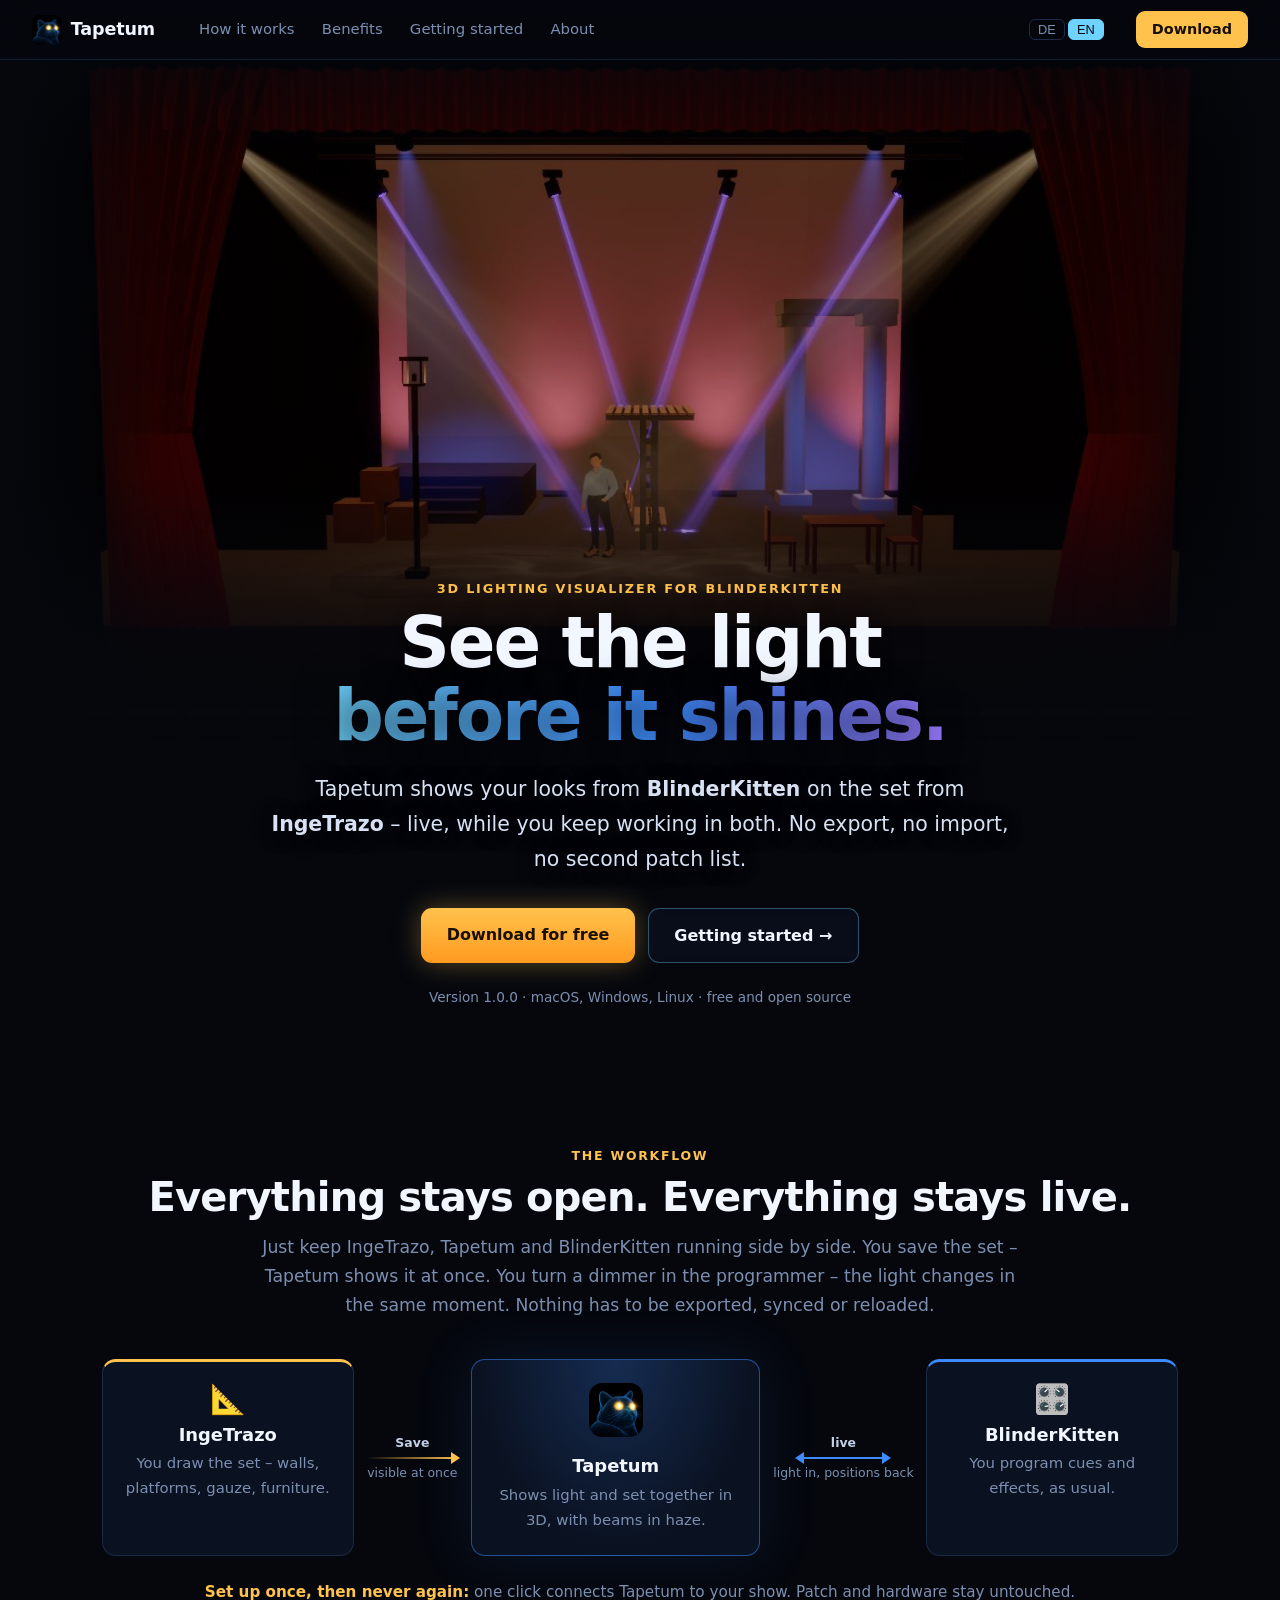
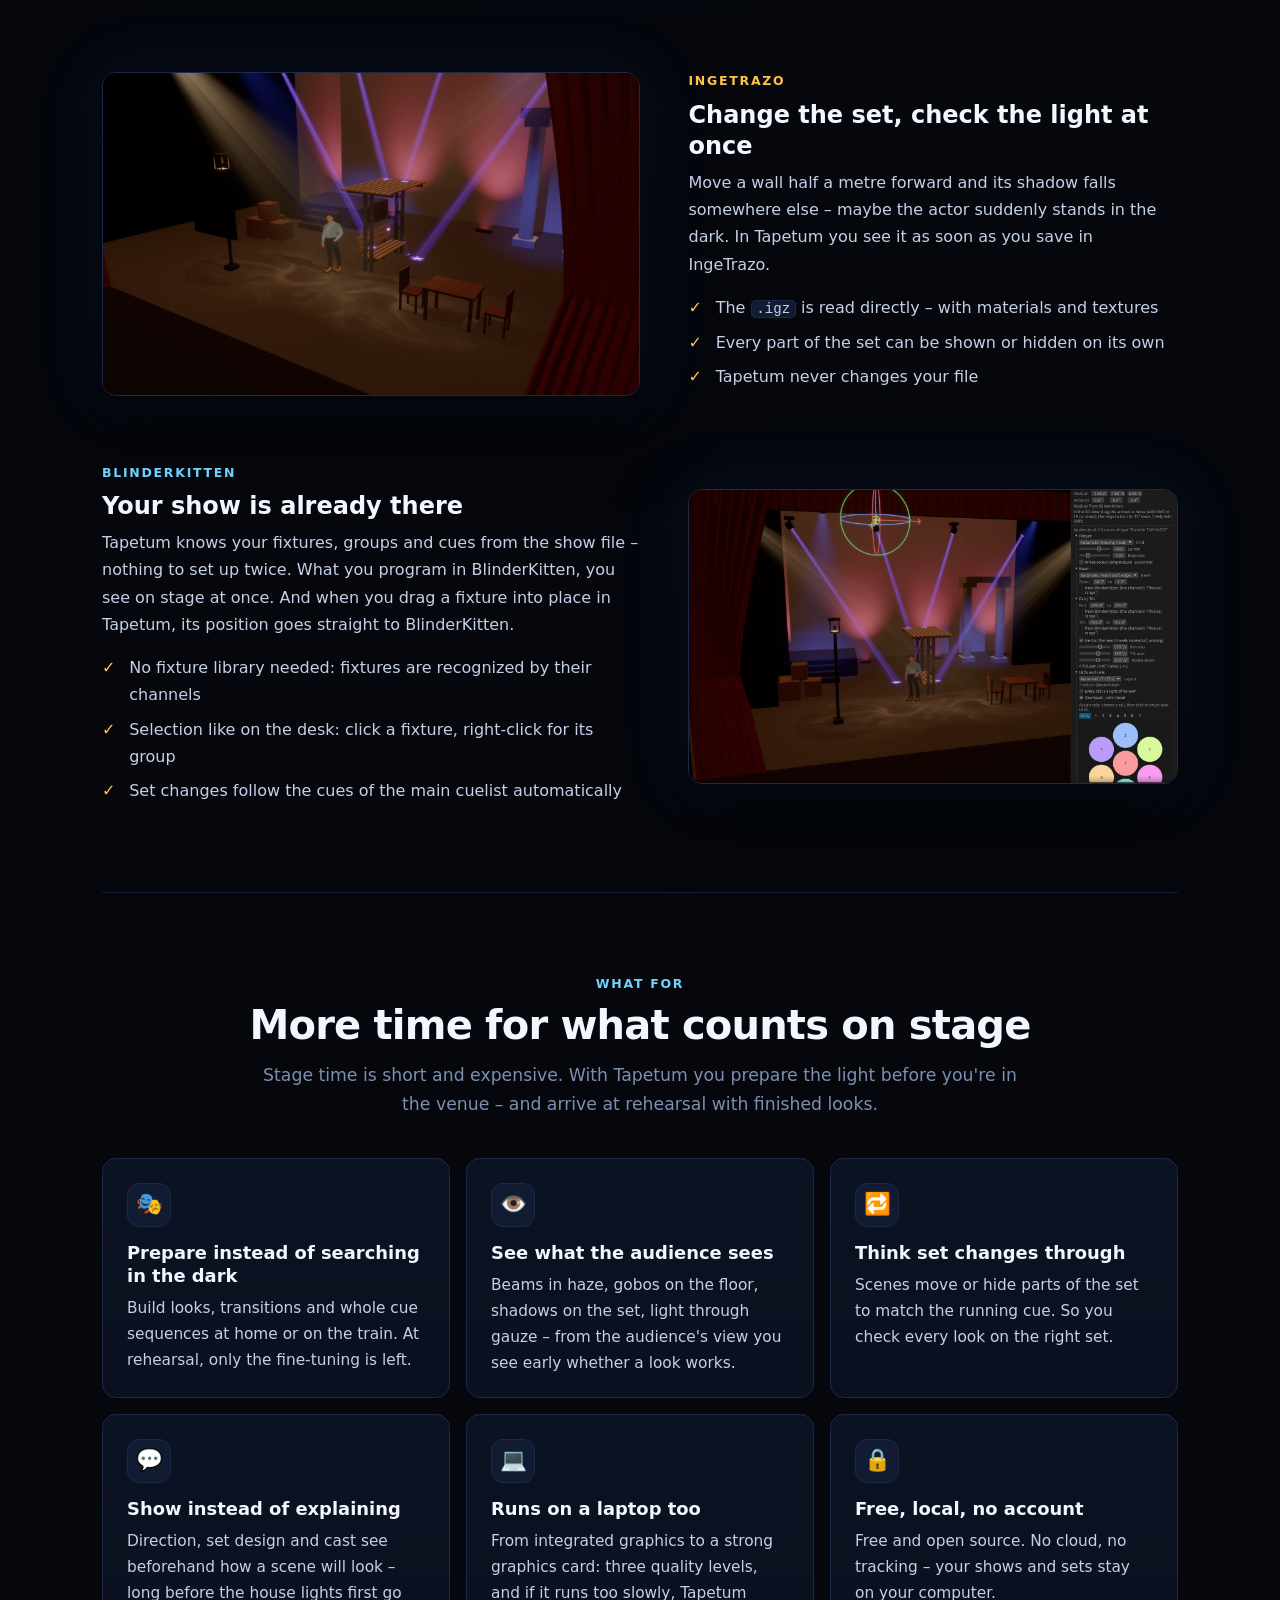
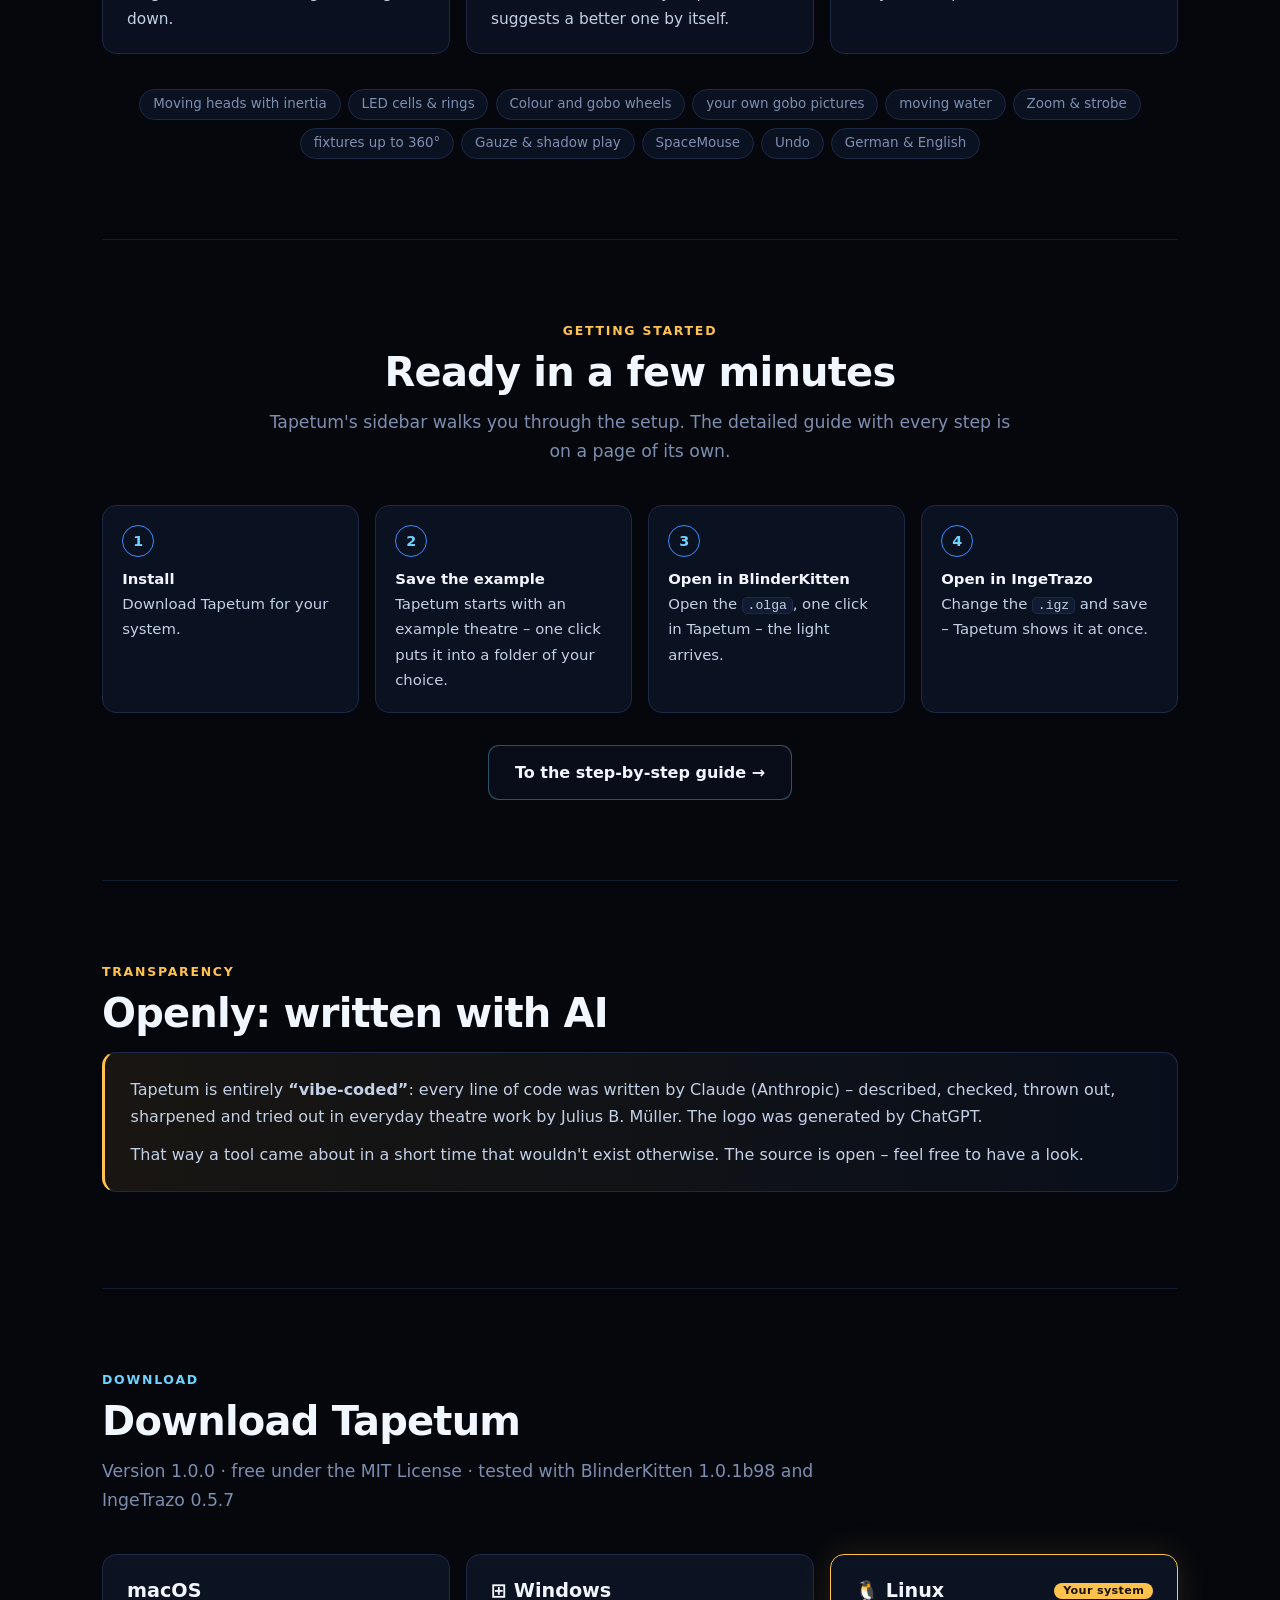
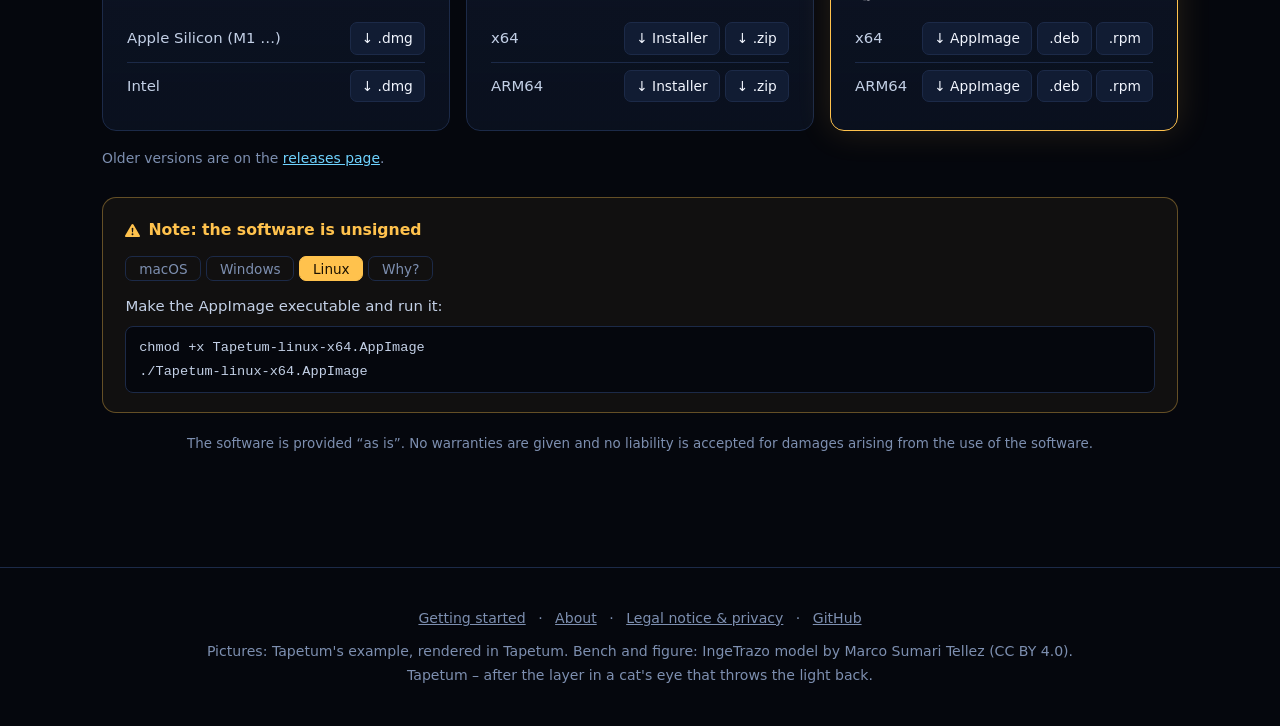
==== commit 4c3a63b4: "Built-in example: a theatre to try Tapetum with BlinderKitten and IngeTrazo Opens on the first start" ====
--- a/website/index.html
+++ b/website/index.html
@@ -181,15 +181,15 @@
       </div>
       <div class="teaser de">
         <div><strong>Installieren</strong>Tapetum für dein System herunterladen.</div>
-        <div><strong>Show öffnen</strong>Dieselbe <code>.olga</code> wie in BlinderKitten wählen.</div>
-        <div><strong>Verbinden</strong>Ein Klick – BlinderKitten schickt sein Licht auch an Tapetum.</div>
-        <div><strong>Bühnenbild dazu</strong>Die <code>.igz</code> aus IngeTrazo importieren.</div>
+        <div><strong>Beispiel speichern</strong>Tapetum startet mit einem Beispiel-Theater – mit einem Klick in einen Ordner deiner Wahl.</div>
+        <div><strong>In BlinderKitten öffnen</strong>Die <code>.olga</code> öffnen, ein Klick in Tapetum – das Licht kommt an.</div>
+        <div><strong>In IngeTrazo öffnen</strong>Die <code>.igz</code> ändern und speichern – Tapetum zeigt es sofort.</div>
       </div>
       <div class="teaser en">
         <div><strong>Install</strong>Download Tapetum for your system.</div>
-        <div><strong>Open the show</strong>Choose the same <code>.olga</code> as in BlinderKitten.</div>
-        <div><strong>Connect</strong>One click – BlinderKitten sends its light to Tapetum too.</div>
-        <div><strong>Add the set</strong>Import the <code>.igz</code> from IngeTrazo.</div>
+        <div><strong>Save the example</strong>Tapetum starts with an example theatre – one click puts it into a folder of your choice.</div>
+        <div><strong>Open in BlinderKitten</strong>Open the <code>.olga</code>, one click in Tapetum – the light arrives.</div>
+        <div><strong>Open in IngeTrazo</strong>Change the <code>.igz</code> and save – Tapetum shows it at once.</div>
       </div>
       <div class="buttons" style="justify-content:center"><a class="btn-secondary" href="start.html" data-de="Zur Schritt-für-Schritt-Anleitung →" data-en="To the step-by-step guide →">Zur Schritt-für-Schritt-Anleitung →</a></div>
     </section>
@@ -269,7 +269,7 @@
     <a href="about.html" data-de="Über" data-en="About">Über</a> ·
     <a href="impressum.html" data-de="Impressum &amp; Datenschutz" data-en="Legal notice &amp; privacy">Impressum &amp; Datenschutz</a> ·
     <a href="https://github.com/julius-b-mueller/tapetum">GitHub</a>
-    <p style="margin-top:.6rem" data-de="Bilder gerendert in Tapetum. Bank: IngeTrazo-Modell von Marco Sumari Tellez (CC BY 4.0)." data-en="Pictures rendered in Tapetum. Bench: IngeTrazo model by Marco Sumari Tellez (CC BY 4.0).">Bilder gerendert in Tapetum. Bank: IngeTrazo-Modell von Marco Sumari Tellez (CC BY 4.0).</p>
+    <p style="margin-top:.6rem" data-de="Bilder: das Beispiel aus Tapetum, gerendert in Tapetum. Bank und Figur: IngeTrazo-Modell von Marco Sumari Tellez (CC BY 4.0)." data-en="Pictures: Tapetum's example, rendered in Tapetum. Bench and figure: IngeTrazo model by Marco Sumari Tellez (CC BY 4.0).">Bilder: das Beispiel aus Tapetum, gerendert in Tapetum. Bank und Figur: IngeTrazo-Modell von Marco Sumari Tellez (CC BY 4.0).</p>
     <p data-de="Tapetum – nach der Schicht im Katzenauge, die das Licht zurückwirft." data-en="Tapetum – after the layer in a cat's eye that throws the light back.">Tapetum – nach der Schicht im Katzenauge, die das Licht zurückwirft.</p>
   </footer>
 </body>
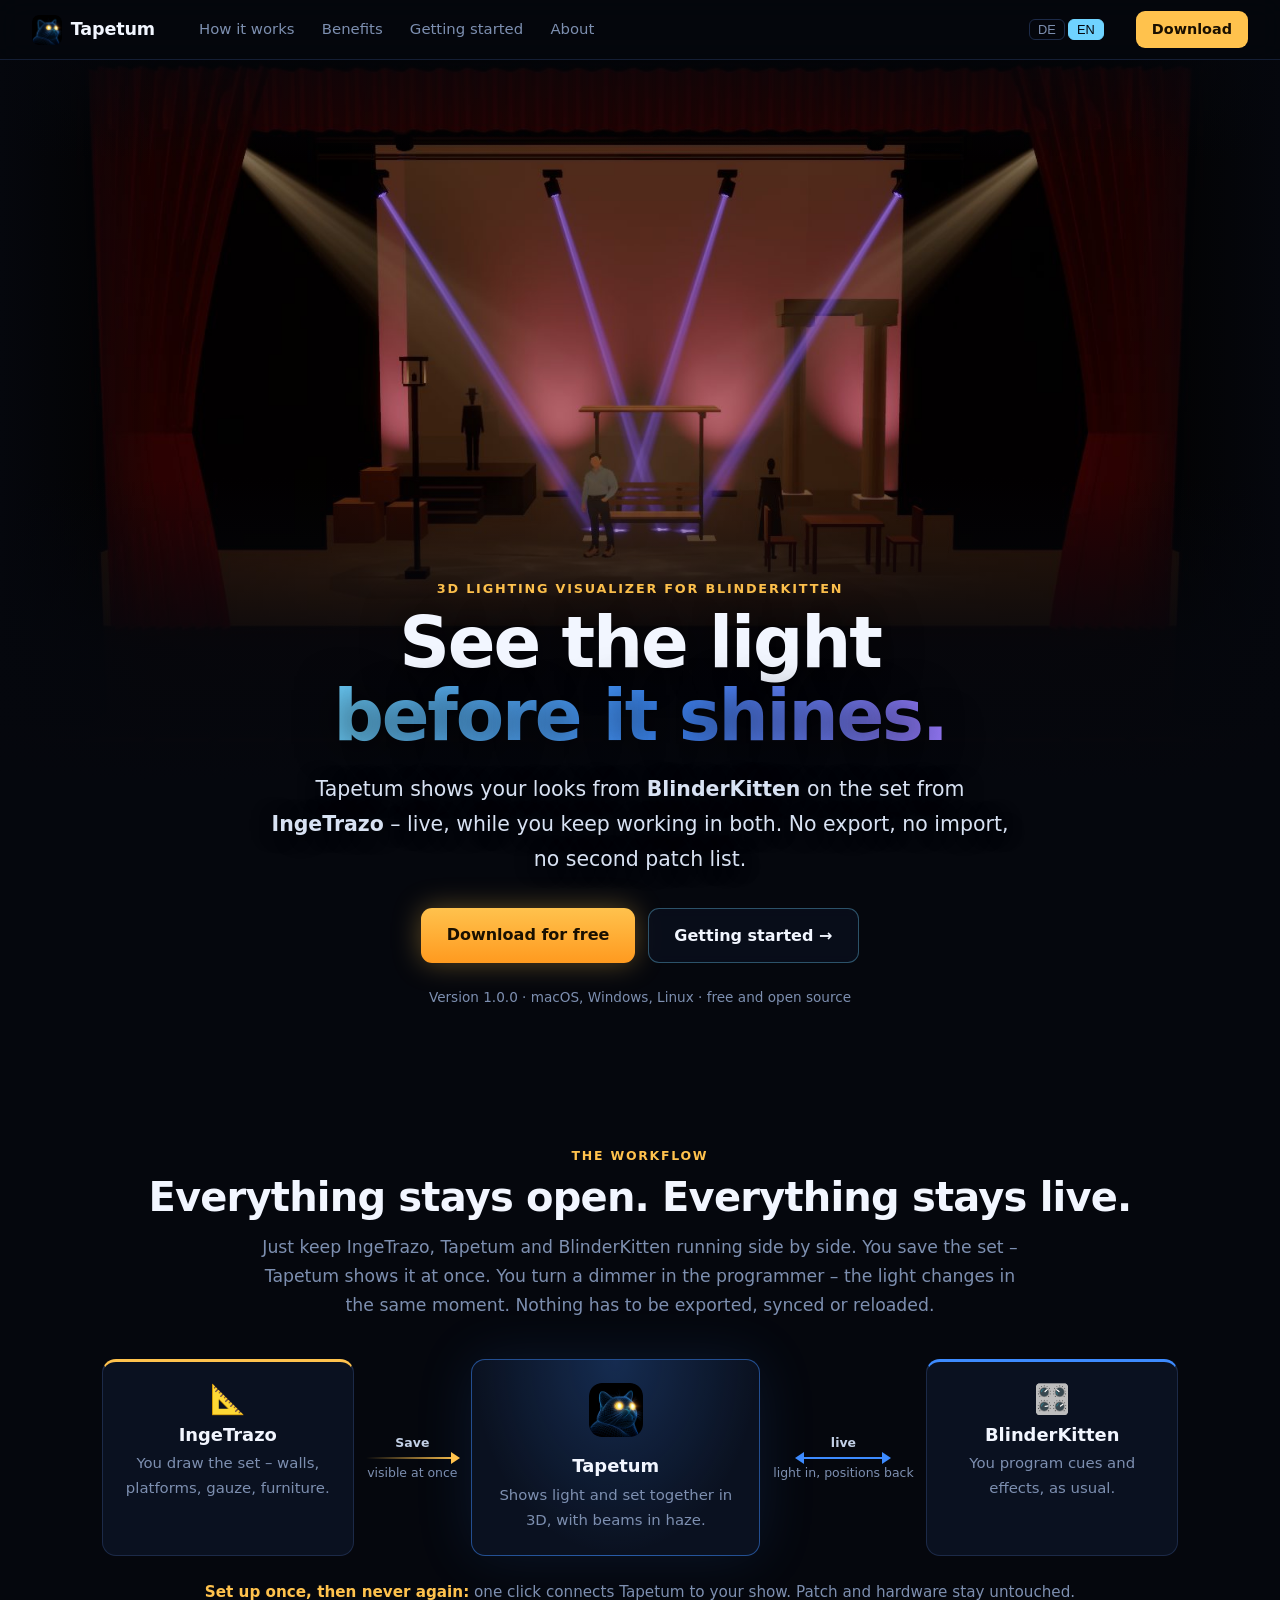
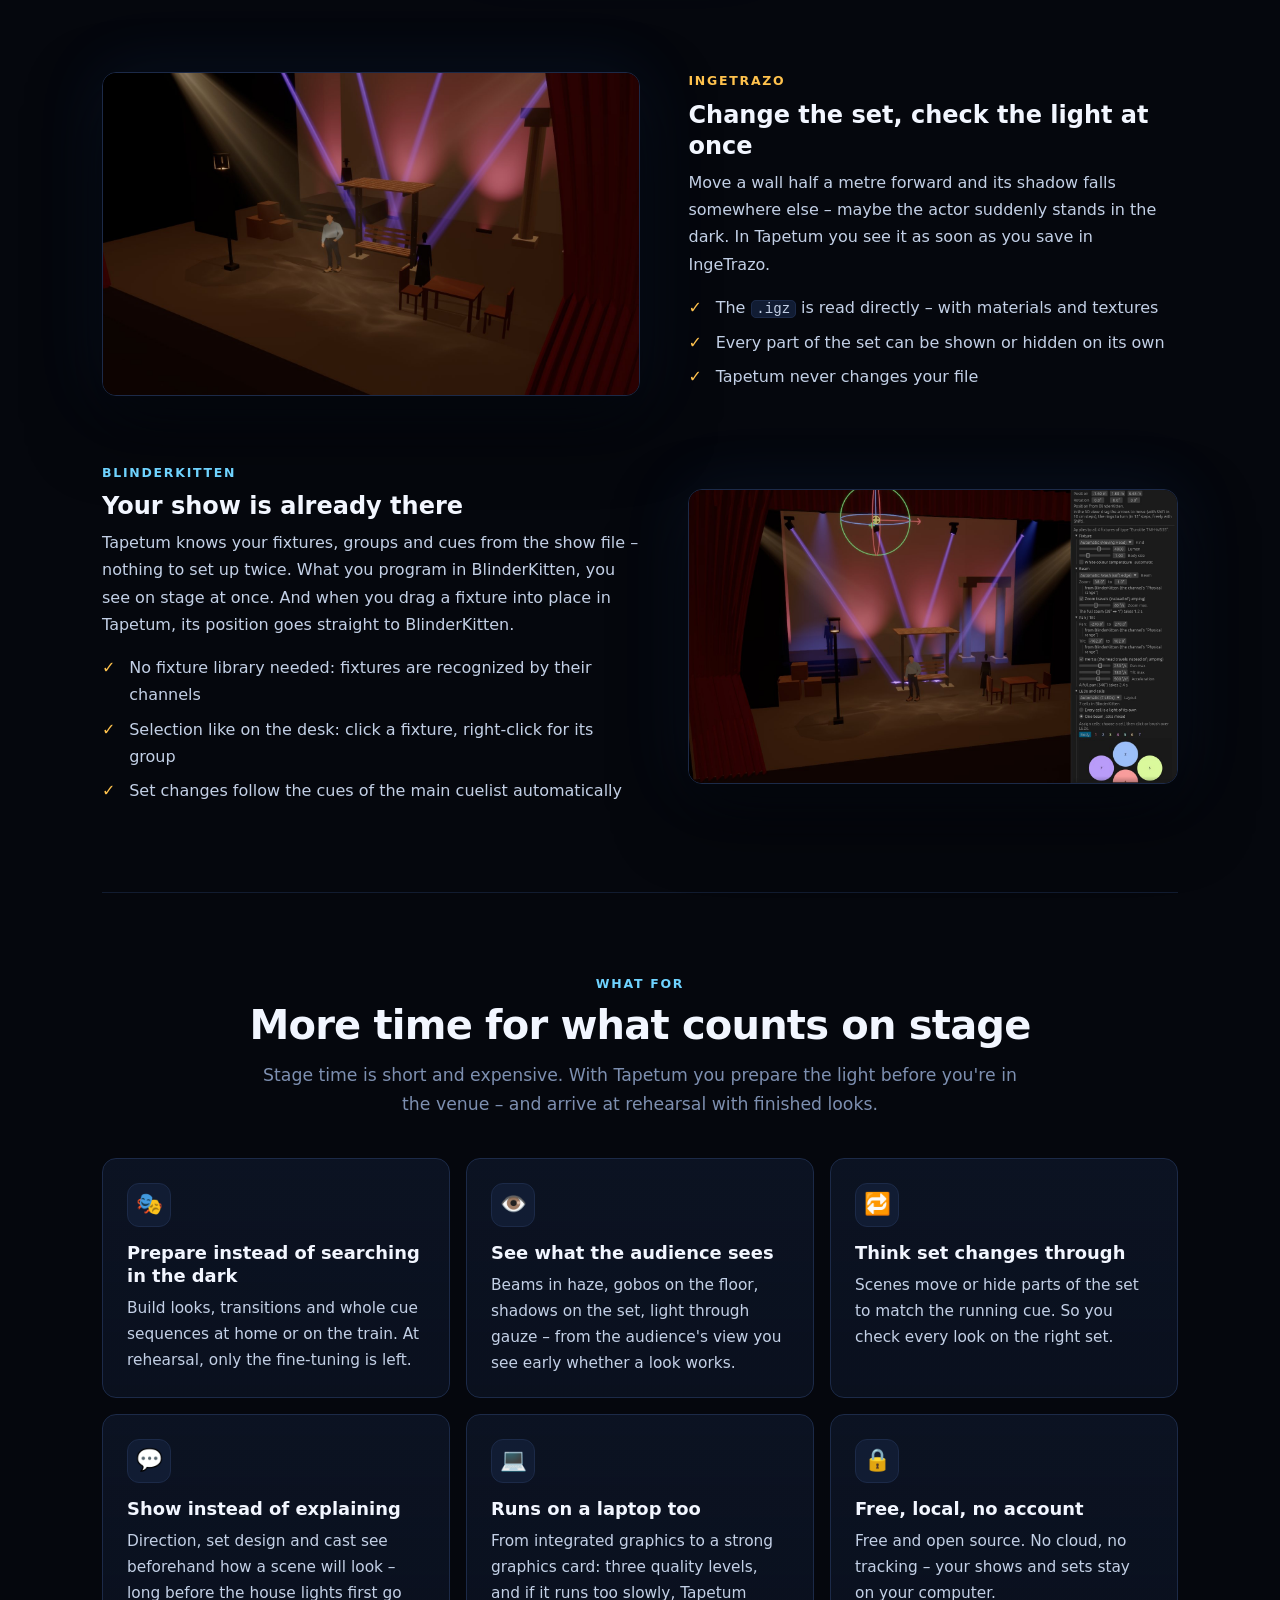
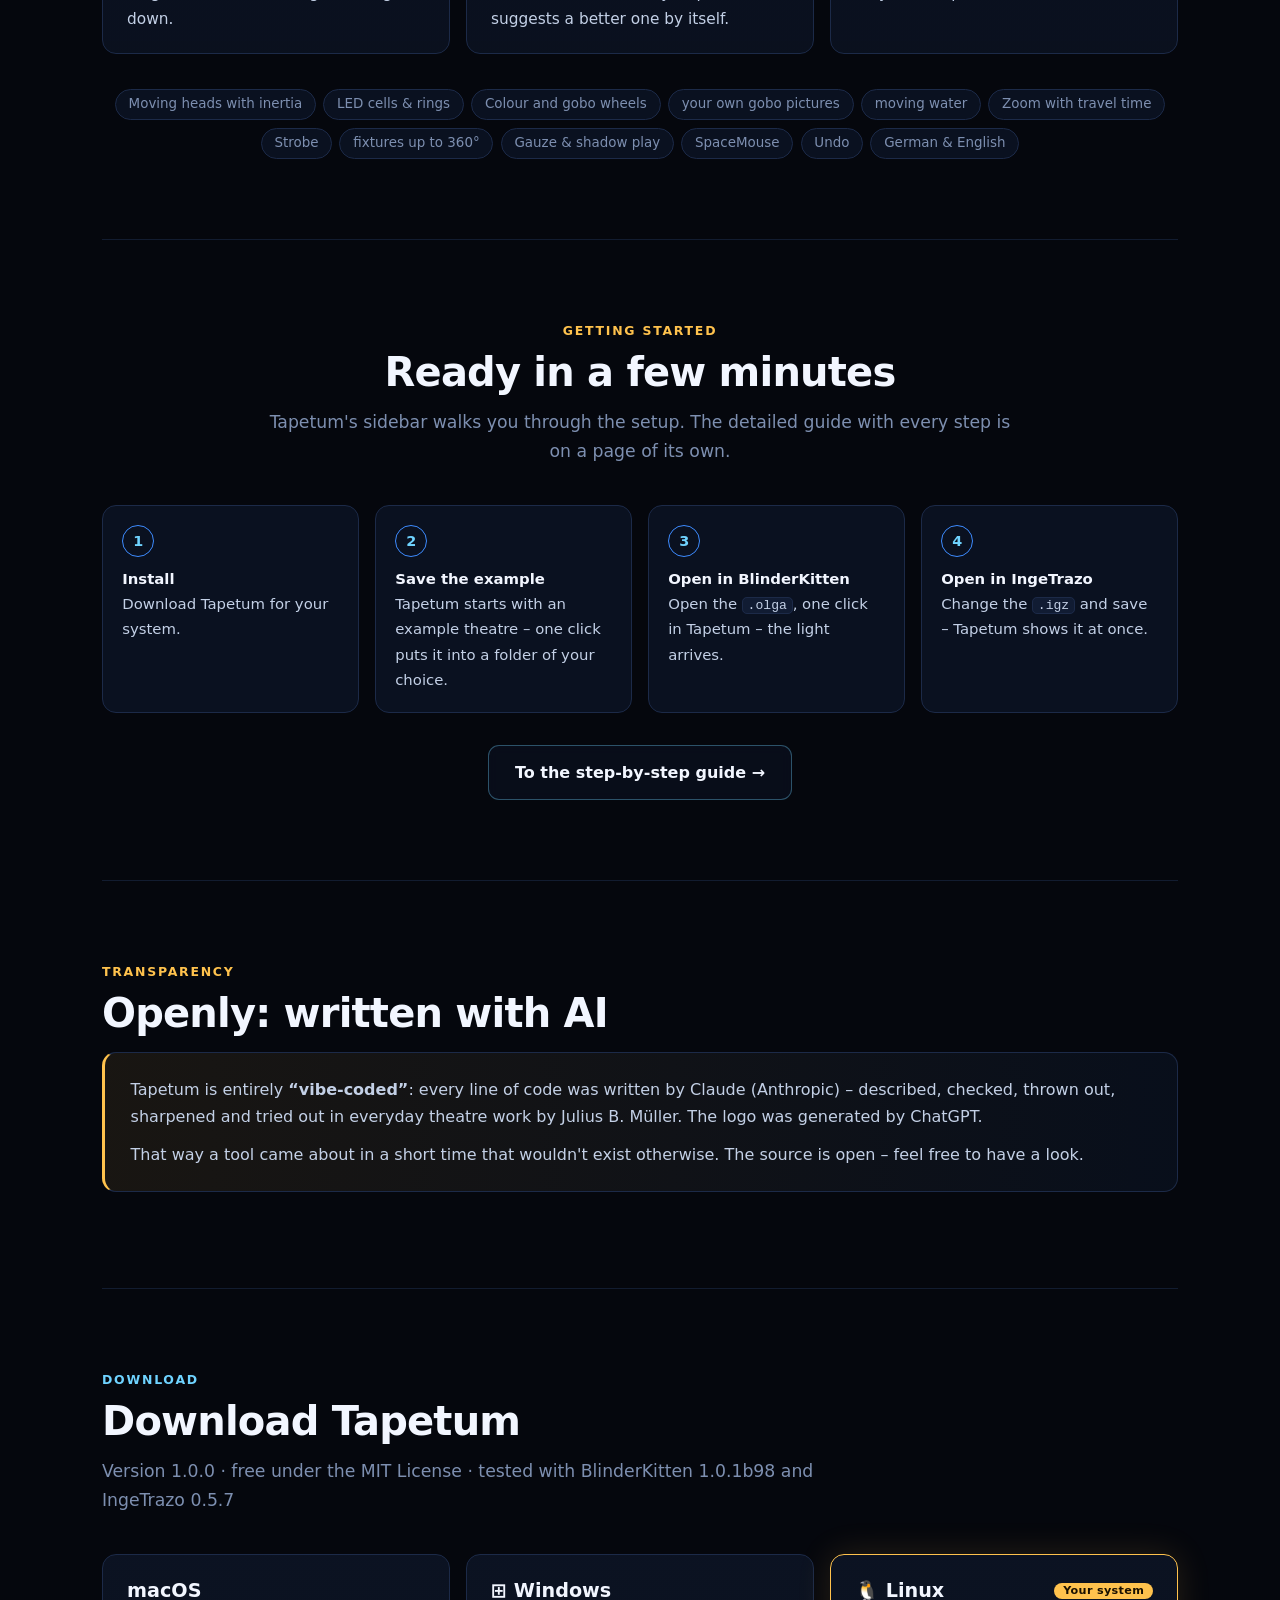
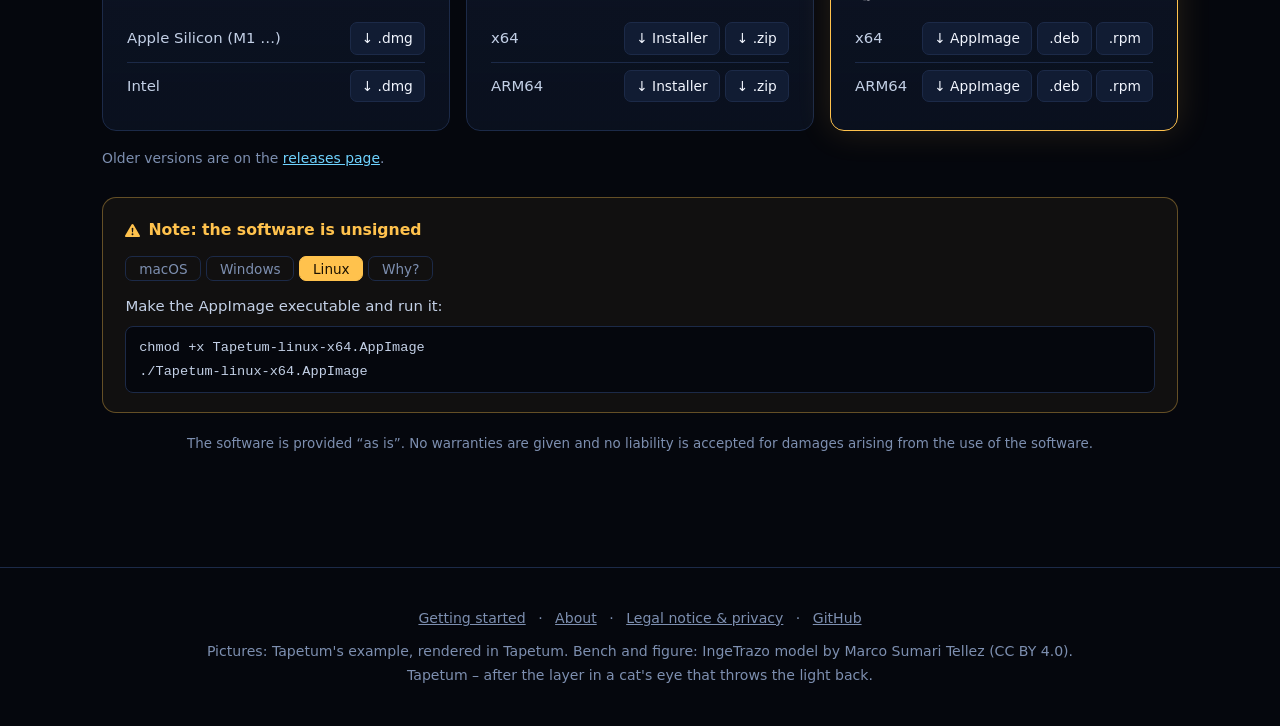
==== commit c9592566: "Example in German and English, bench facing the audience, two more figures; zoom speed - The example" ====
--- a/website/index.html
+++ b/website/index.html
@@ -165,10 +165,10 @@
         <div class="card"><div class="icon">🔒</div><h3 data-de="Frei, lokal, ohne Konto" data-en="Free, local, no account">Frei, lokal, ohne Konto</h3><p class="de">Kostenlos und quelloffen. Keine Cloud, kein Tracking – deine Shows und Bühnenbilder bleiben auf deinem Rechner.</p><p class="en">Free and open source. No cloud, no tracking – your shows and sets stay on your computer.</p></div>
       </div>
       <div class="chips de">
-        <span>Moving Heads mit Trägheit</span><span>LED-Zellen &amp; -Ringe</span><span>Farb- und Goboräder</span><span>eigene Gobo-Bilder</span><span>bewegtes Wasser</span><span>Zoom &amp; Strobe</span><span>Lampen bis 360°</span><span>Gaze &amp; Schattenspiel</span><span>SpaceMouse</span><span>Rückgängig</span><span>Deutsch &amp; Englisch</span>
+        <span>Moving Heads mit Trägheit</span><span>LED-Zellen &amp; -Ringe</span><span>Farb- und Goboräder</span><span>eigene Gobo-Bilder</span><span>bewegtes Wasser</span><span>Zoom mit Fahrzeit</span><span>Strobe</span><span>Lampen bis 360°</span><span>Gaze &amp; Schattenspiel</span><span>SpaceMouse</span><span>Rückgängig</span><span>Deutsch &amp; Englisch</span>
       </div>
       <div class="chips en">
-        <span>Moving heads with inertia</span><span>LED cells &amp; rings</span><span>Colour and gobo wheels</span><span>your own gobo pictures</span><span>moving water</span><span>Zoom &amp; strobe</span><span>fixtures up to 360°</span><span>Gauze &amp; shadow play</span><span>SpaceMouse</span><span>Undo</span><span>German &amp; English</span>
+        <span>Moving heads with inertia</span><span>LED cells &amp; rings</span><span>Colour and gobo wheels</span><span>your own gobo pictures</span><span>moving water</span><span>Zoom with travel time</span><span>Strobe</span><span>fixtures up to 360°</span><span>Gauze &amp; shadow play</span><span>SpaceMouse</span><span>Undo</span><span>German &amp; English</span>
       </div>
     </section>
 
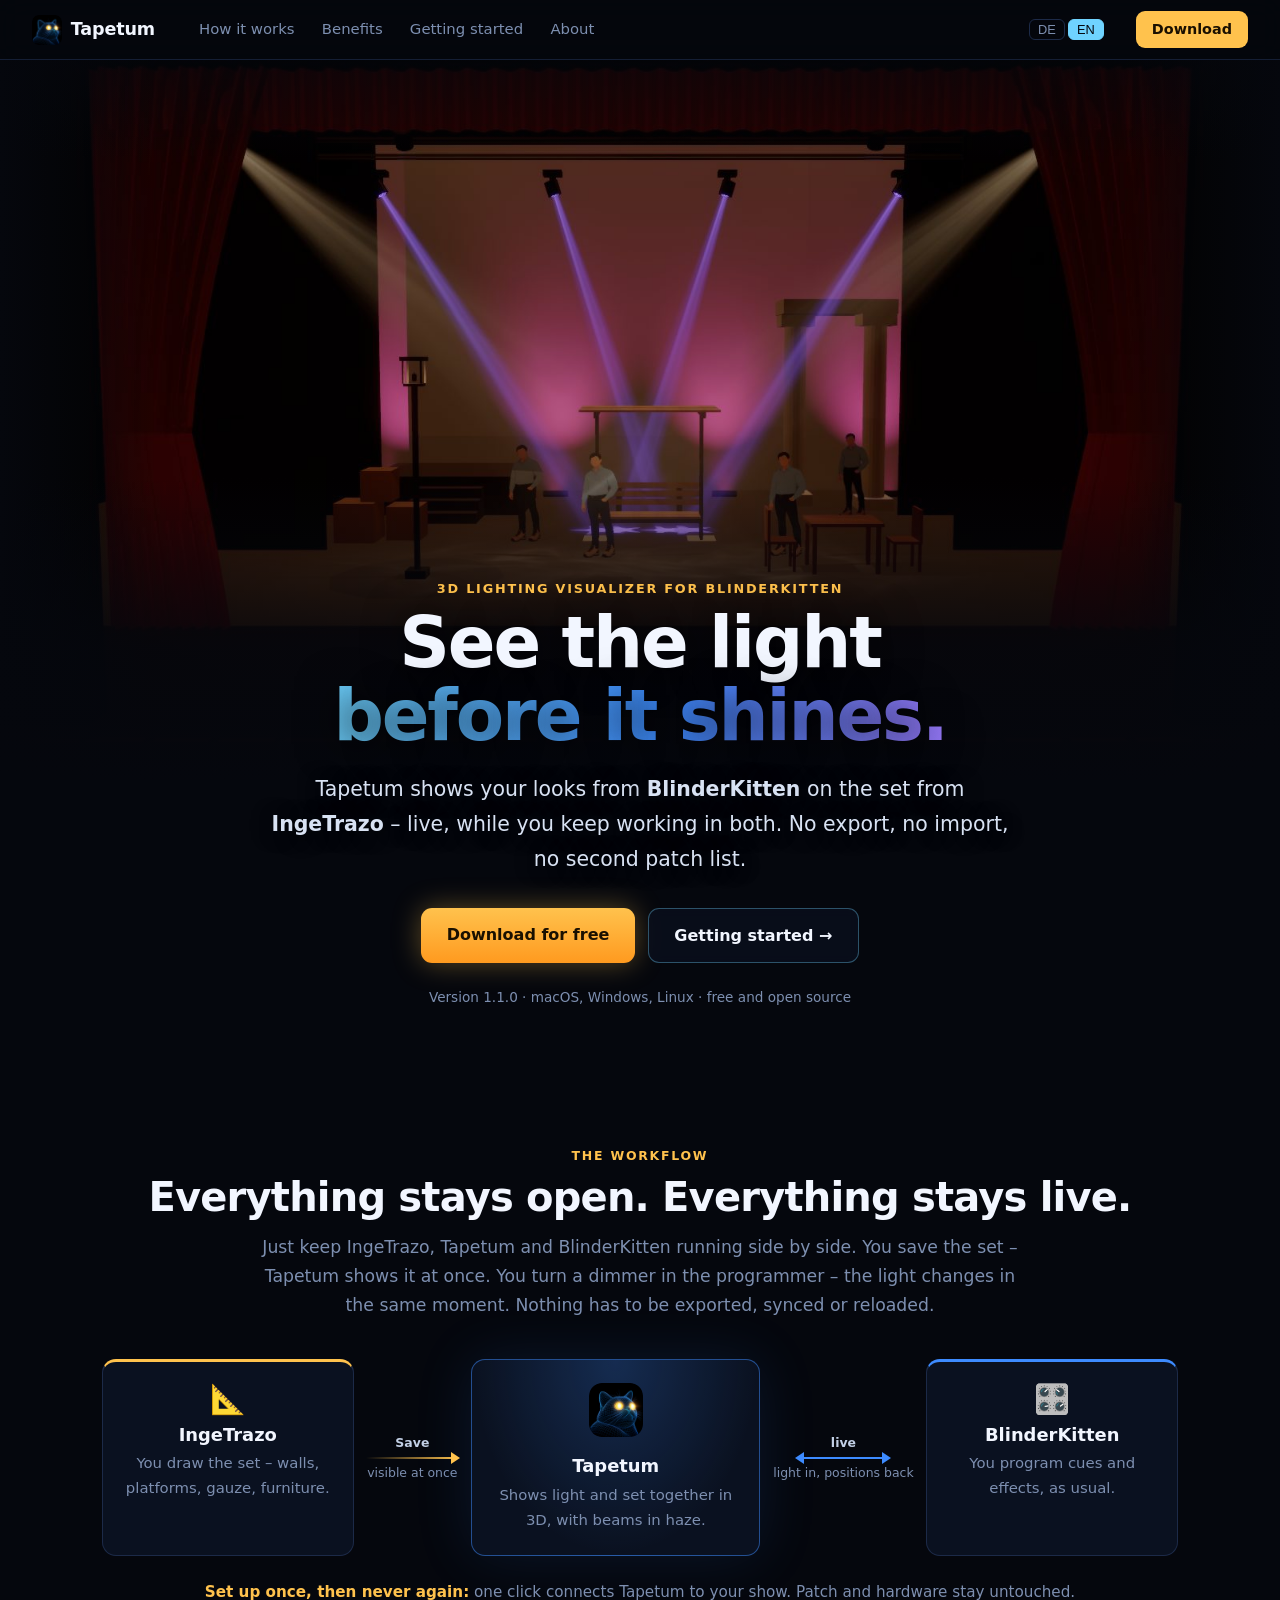
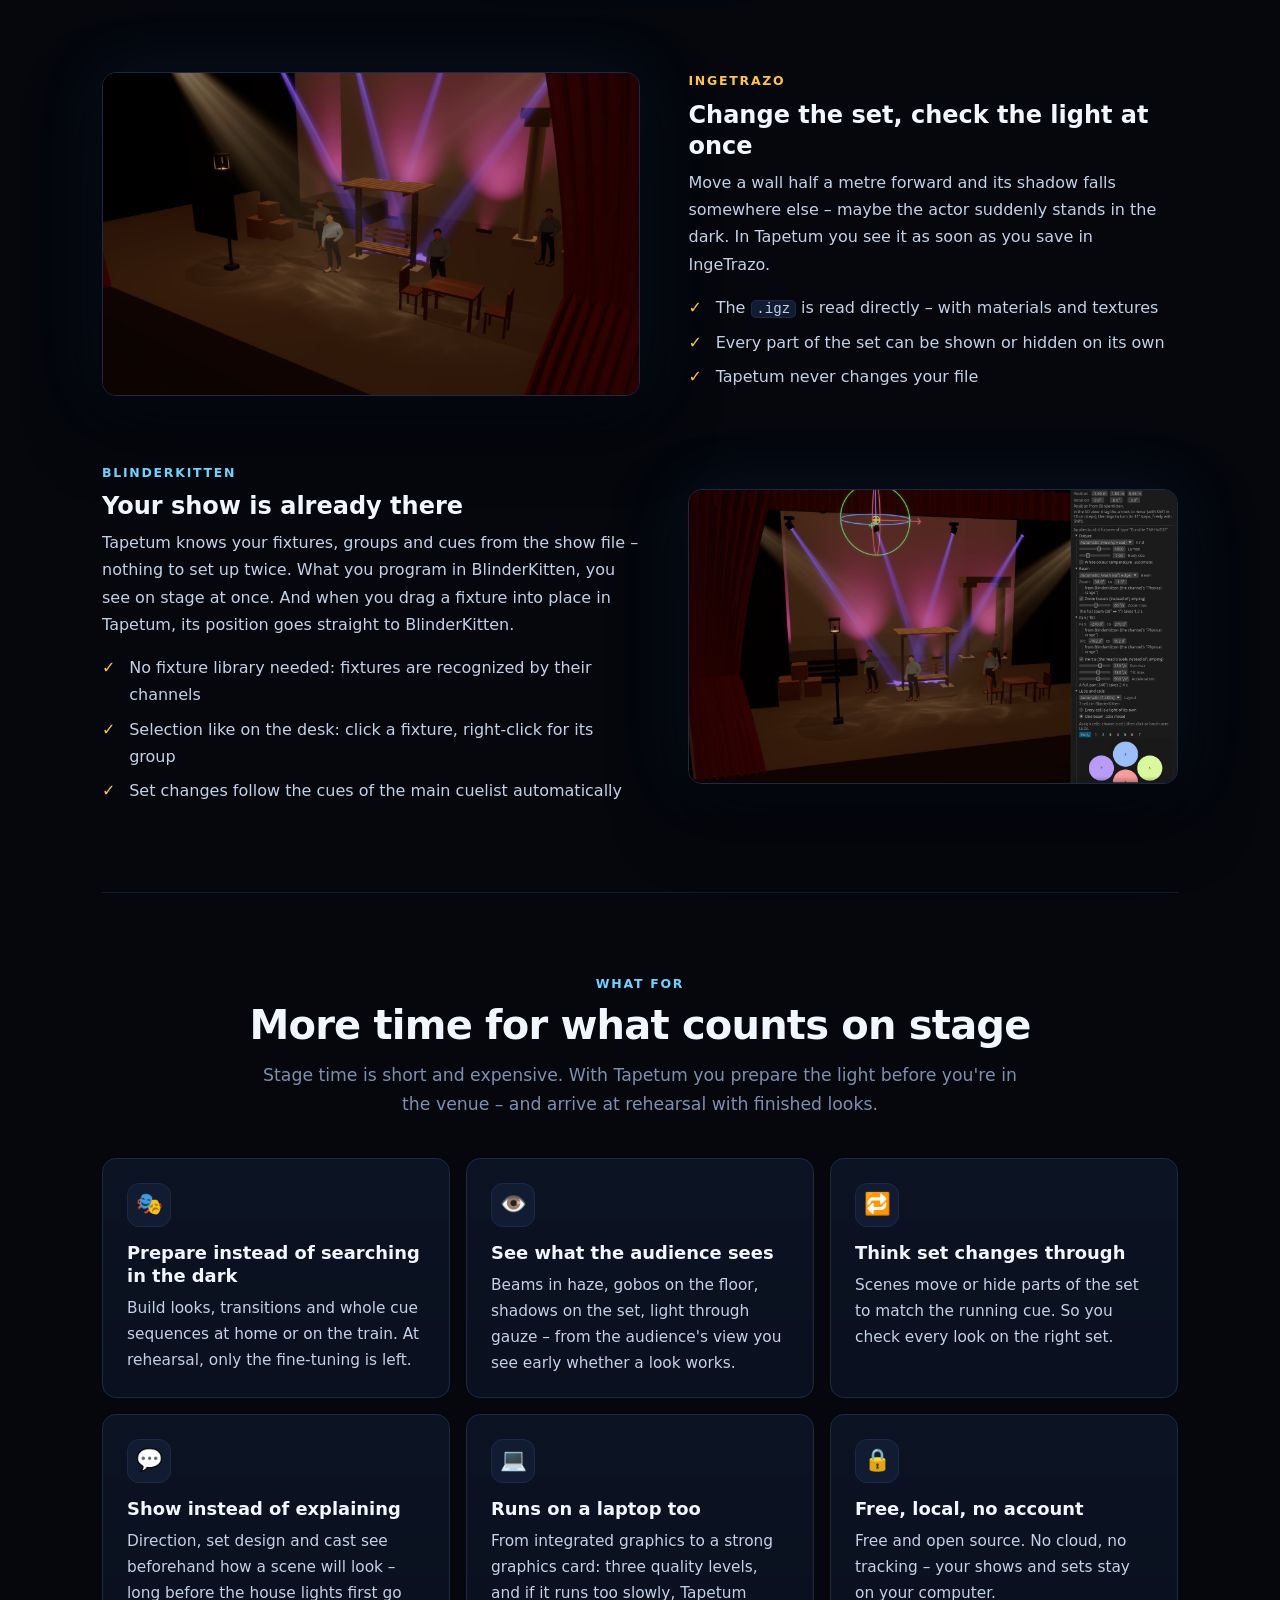
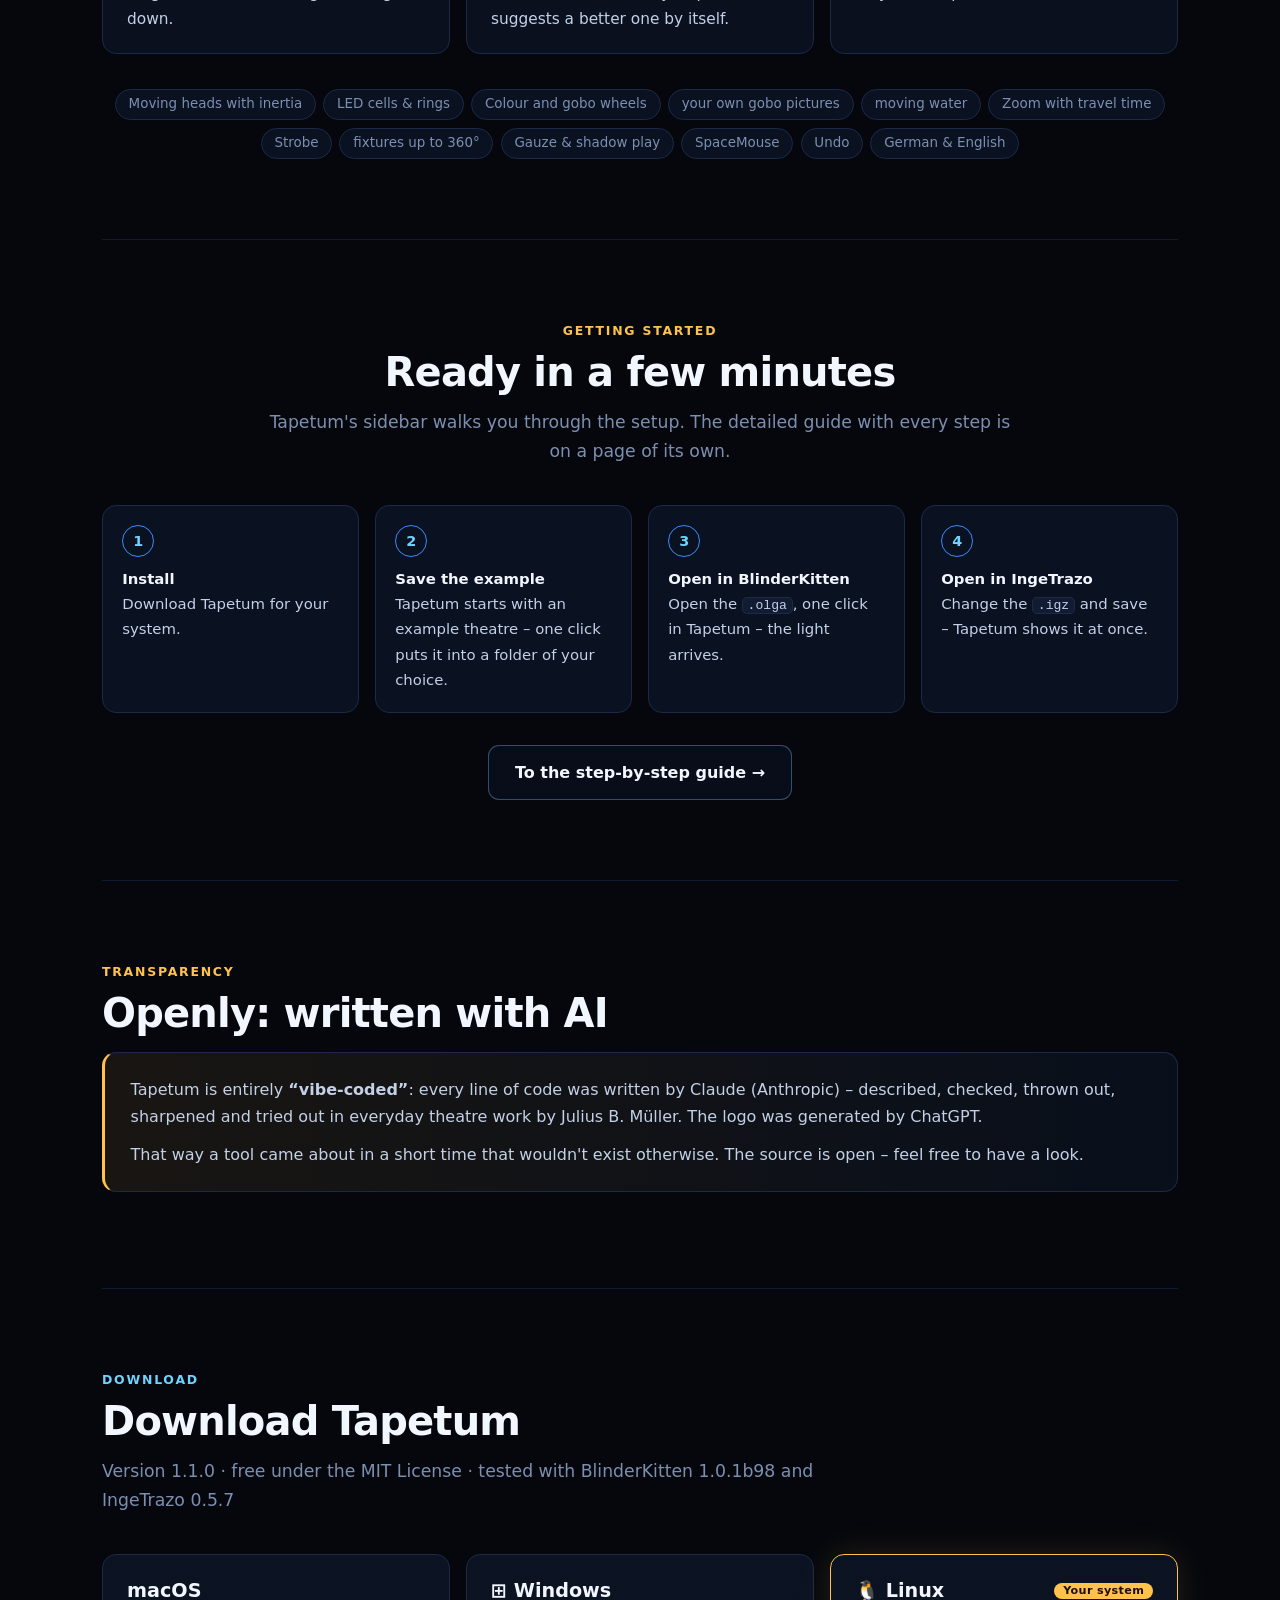
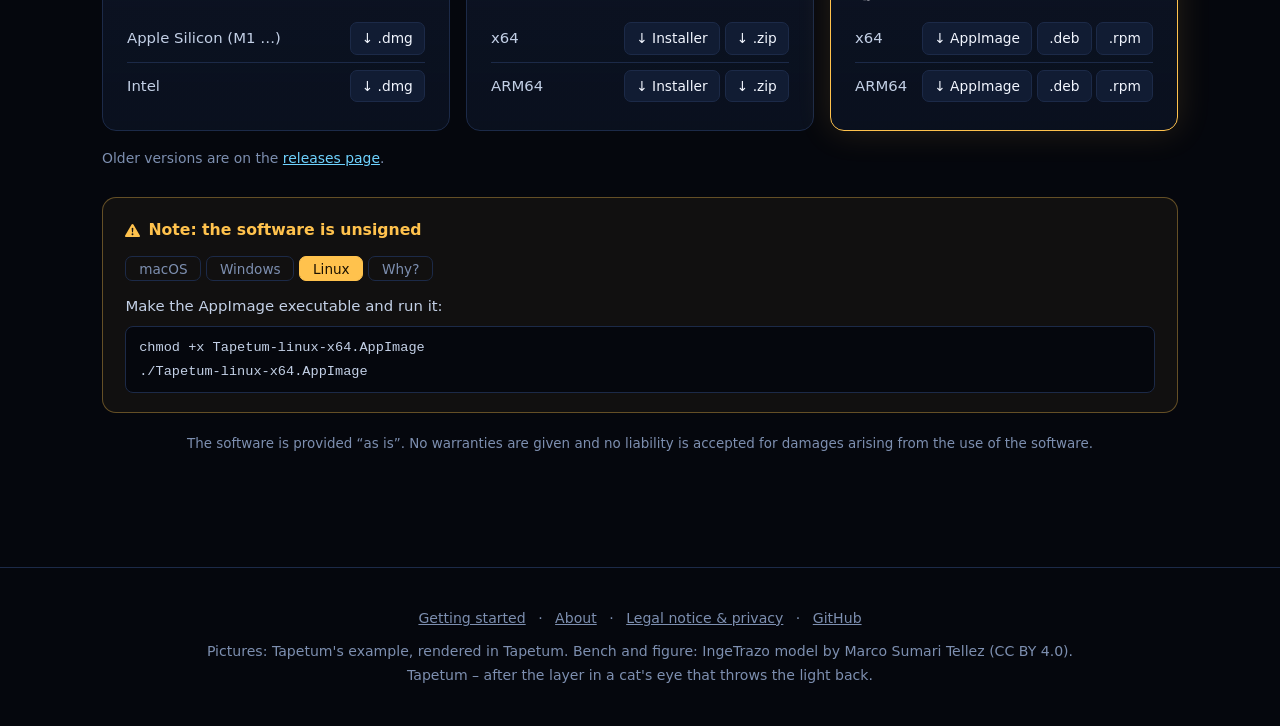
==== commit c65254fb: "Version 1.1.0 Co-Authored-By: Claude Opus 5.5 <noreply@anthropic.com>" ====
--- a/website/index.html
+++ b/website/index.html
@@ -29,7 +29,7 @@
     "name": "Tapetum",
     "applicationCategory": "MultimediaApplication",
     "operatingSystem": "macOS, Windows, Linux",
-    "softwareVersion": "1.0.0",
+    "softwareVersion": "1.1.0",
     "license": "https://opensource.org/license/mit",
     "offers": { "@type": "Offer", "price": "0", "priceCurrency": "EUR" },
     "url": "https://tapetum.org/",
@@ -67,7 +67,7 @@
         <a class="btn-primary" href="#download" data-de="Kostenlos herunterladen" data-en="Download for free">Kostenlos herunterladen</a>
         <a class="btn-secondary" href="start.html" data-de="Erste Schritte →" data-en="Getting started →">Erste Schritte →</a>
       </div>
-      <p class="hero-meta" data-de="Version 1.0.0 · macOS, Windows, Linux · frei und quelloffen" data-en="Version 1.0.0 · macOS, Windows, Linux · free and open source">Version 1.0.0 · macOS, Windows, Linux · frei und quelloffen</p>
+      <p class="hero-meta" data-de="Version 1.1.0 · macOS, Windows, Linux · frei und quelloffen" data-en="Version 1.1.0 · macOS, Windows, Linux · free and open source">Version 1.1.0 · macOS, Windows, Linux · frei und quelloffen</p>
     </div>
   </header>
 
@@ -210,8 +210,8 @@
     <section id="download">
       <div class="kicker">Download</div>
       <h2 data-de="Tapetum herunterladen" data-en="Download Tapetum">Tapetum herunterladen</h2>
-      <p class="sub de">Version 1.0.0 · frei unter der MIT-Lizenz · getestet mit BlinderKitten 1.0.1b98 und IngeTrazo 0.5.7</p>
-      <p class="sub en">Version 1.0.0 · free under the MIT License · tested with BlinderKitten 1.0.1b98 and IngeTrazo 0.5.7</p>
+      <p class="sub de">Version 1.1.0 · frei unter der MIT-Lizenz · getestet mit BlinderKitten 1.0.1b98 und IngeTrazo 0.5.7</p>
+      <p class="sub en">Version 1.1.0 · free under the MIT License · tested with BlinderKitten 1.0.1b98 and IngeTrazo 0.5.7</p>
       <div class="dl">
         <div class="card" data-platform="mac">
           <h3> macOS</h3>
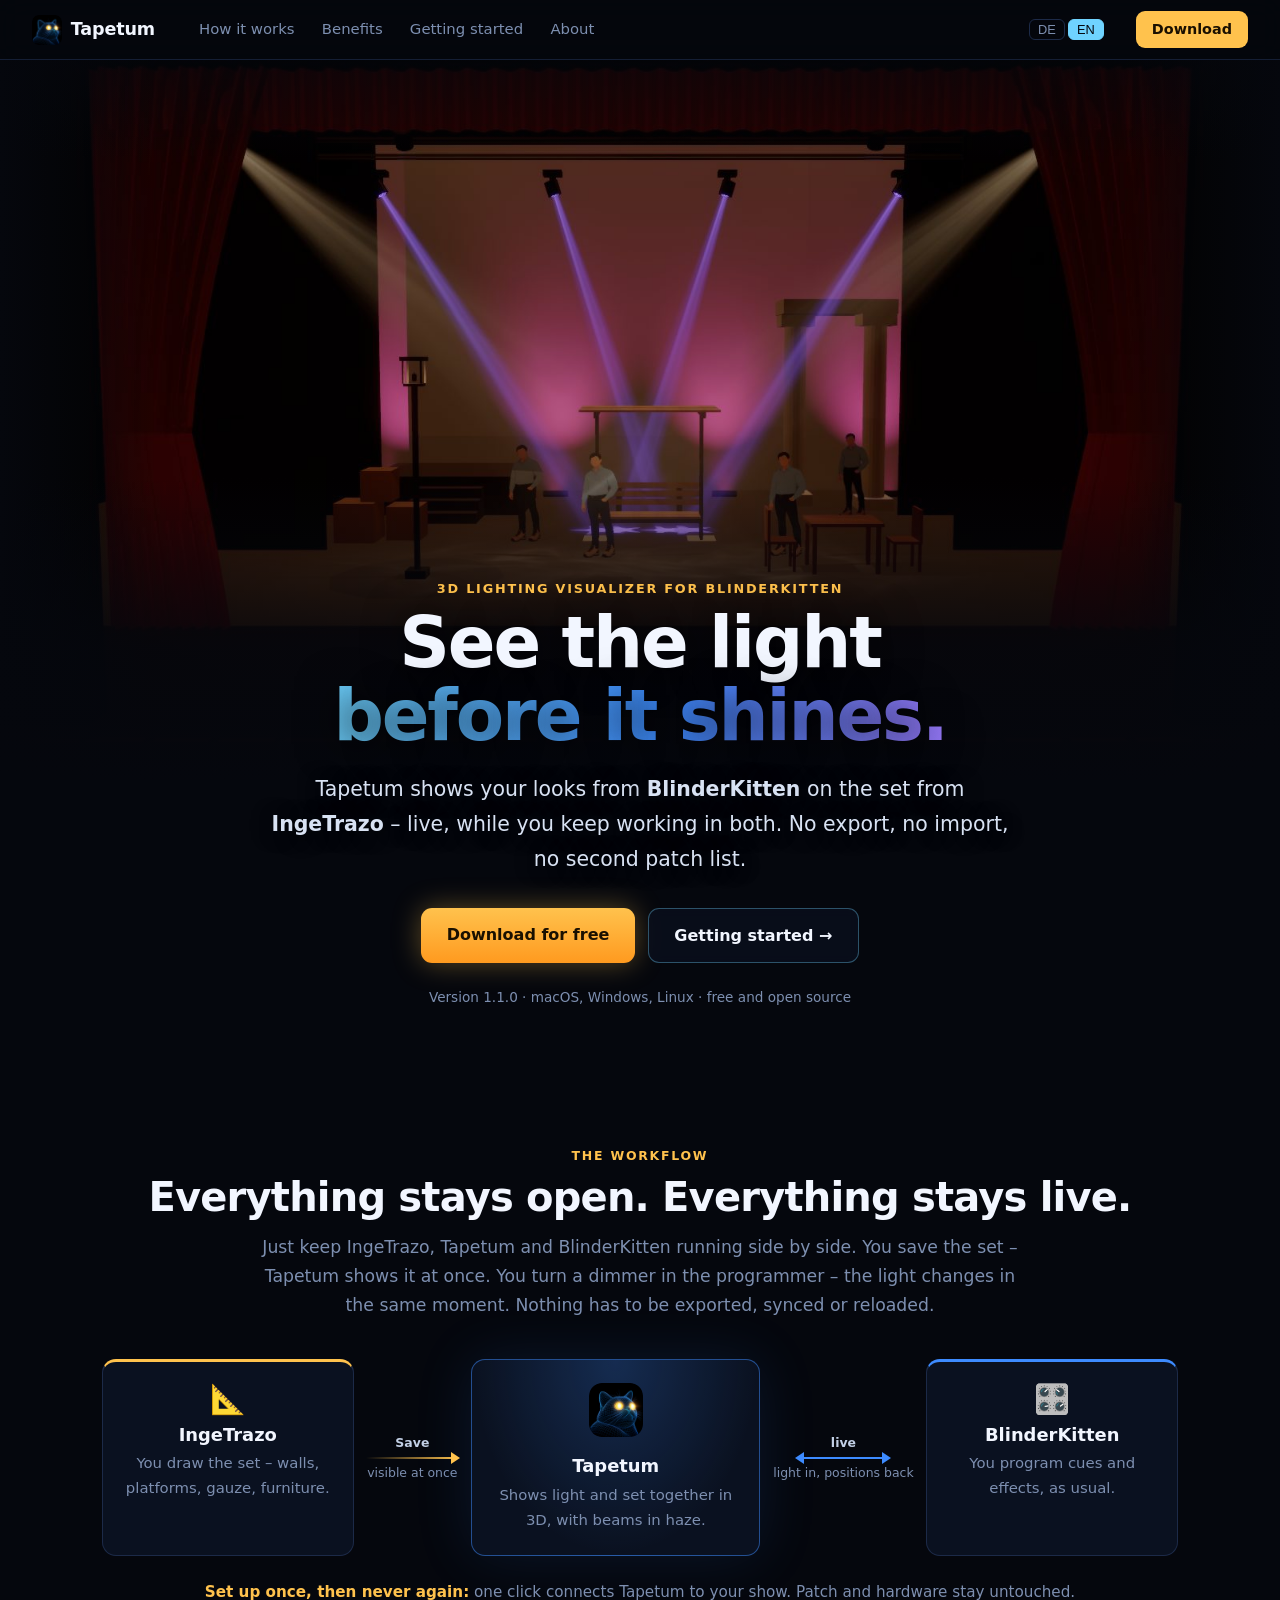
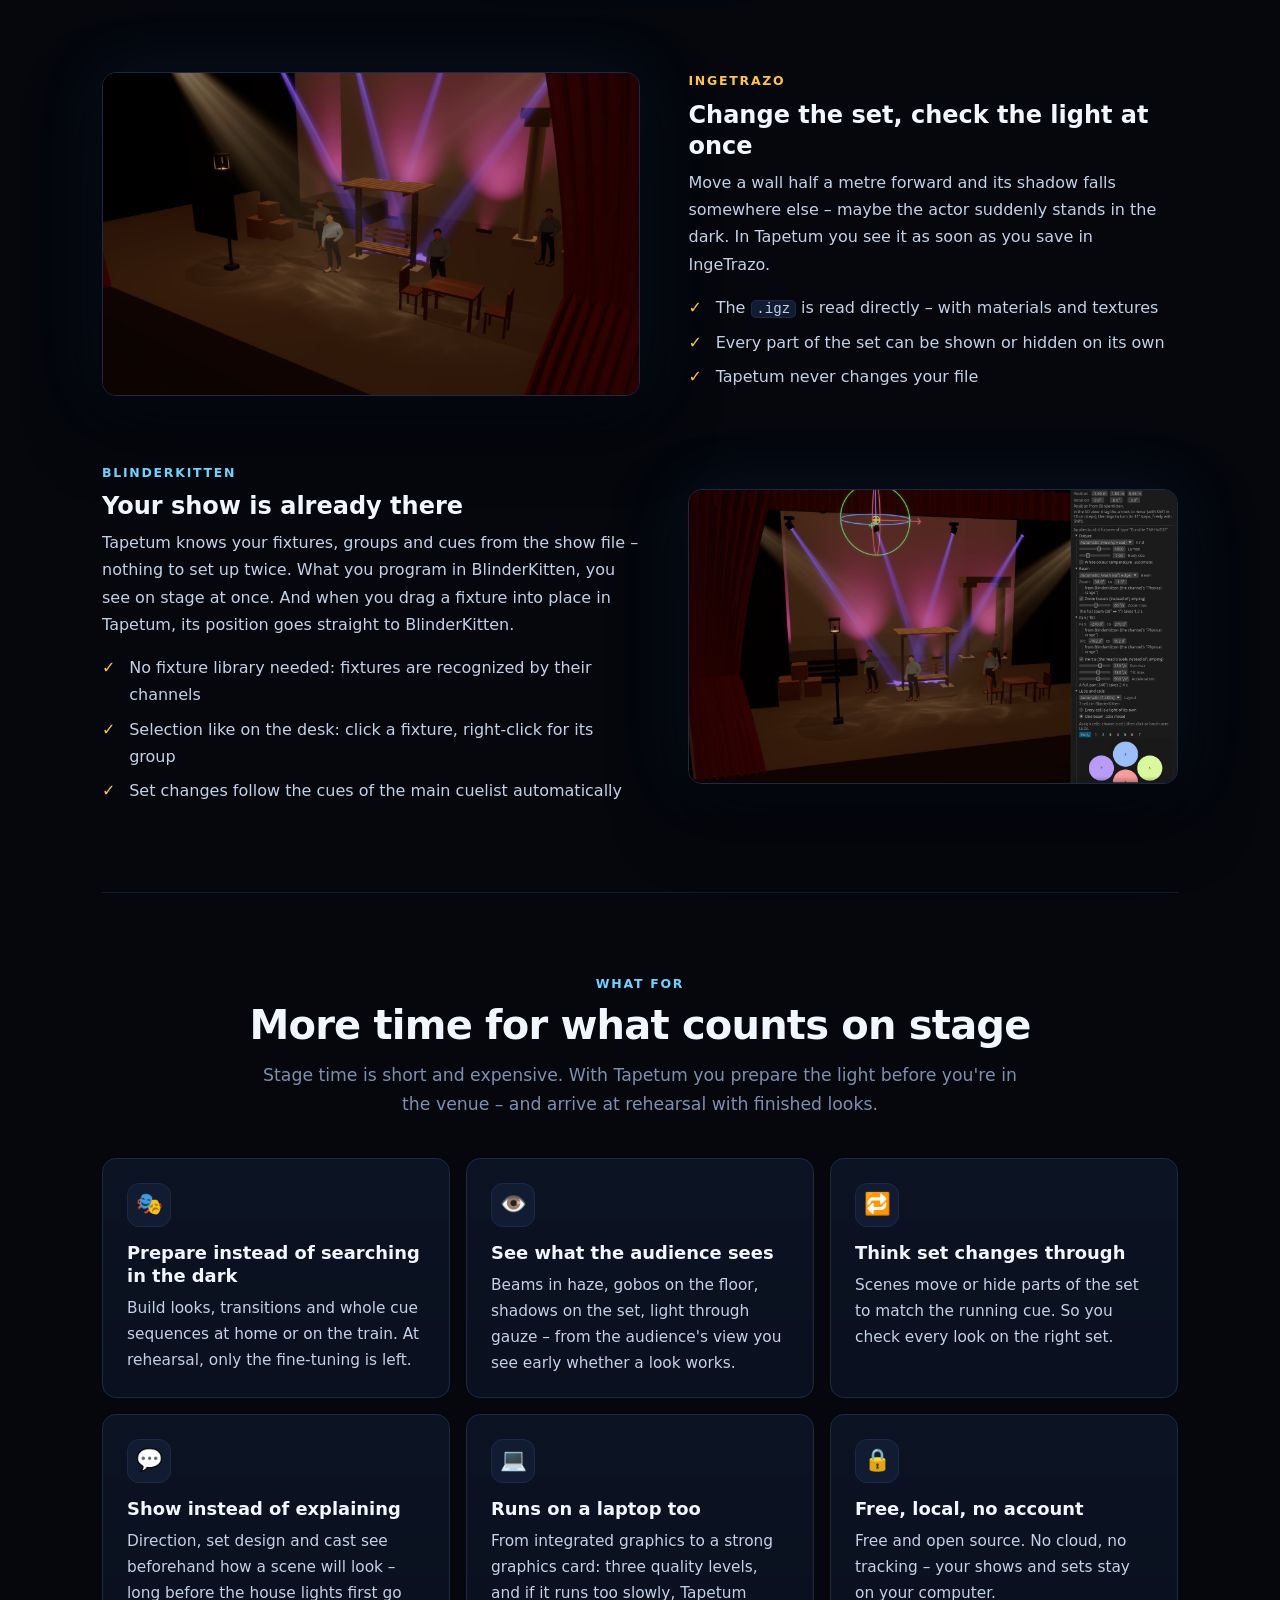
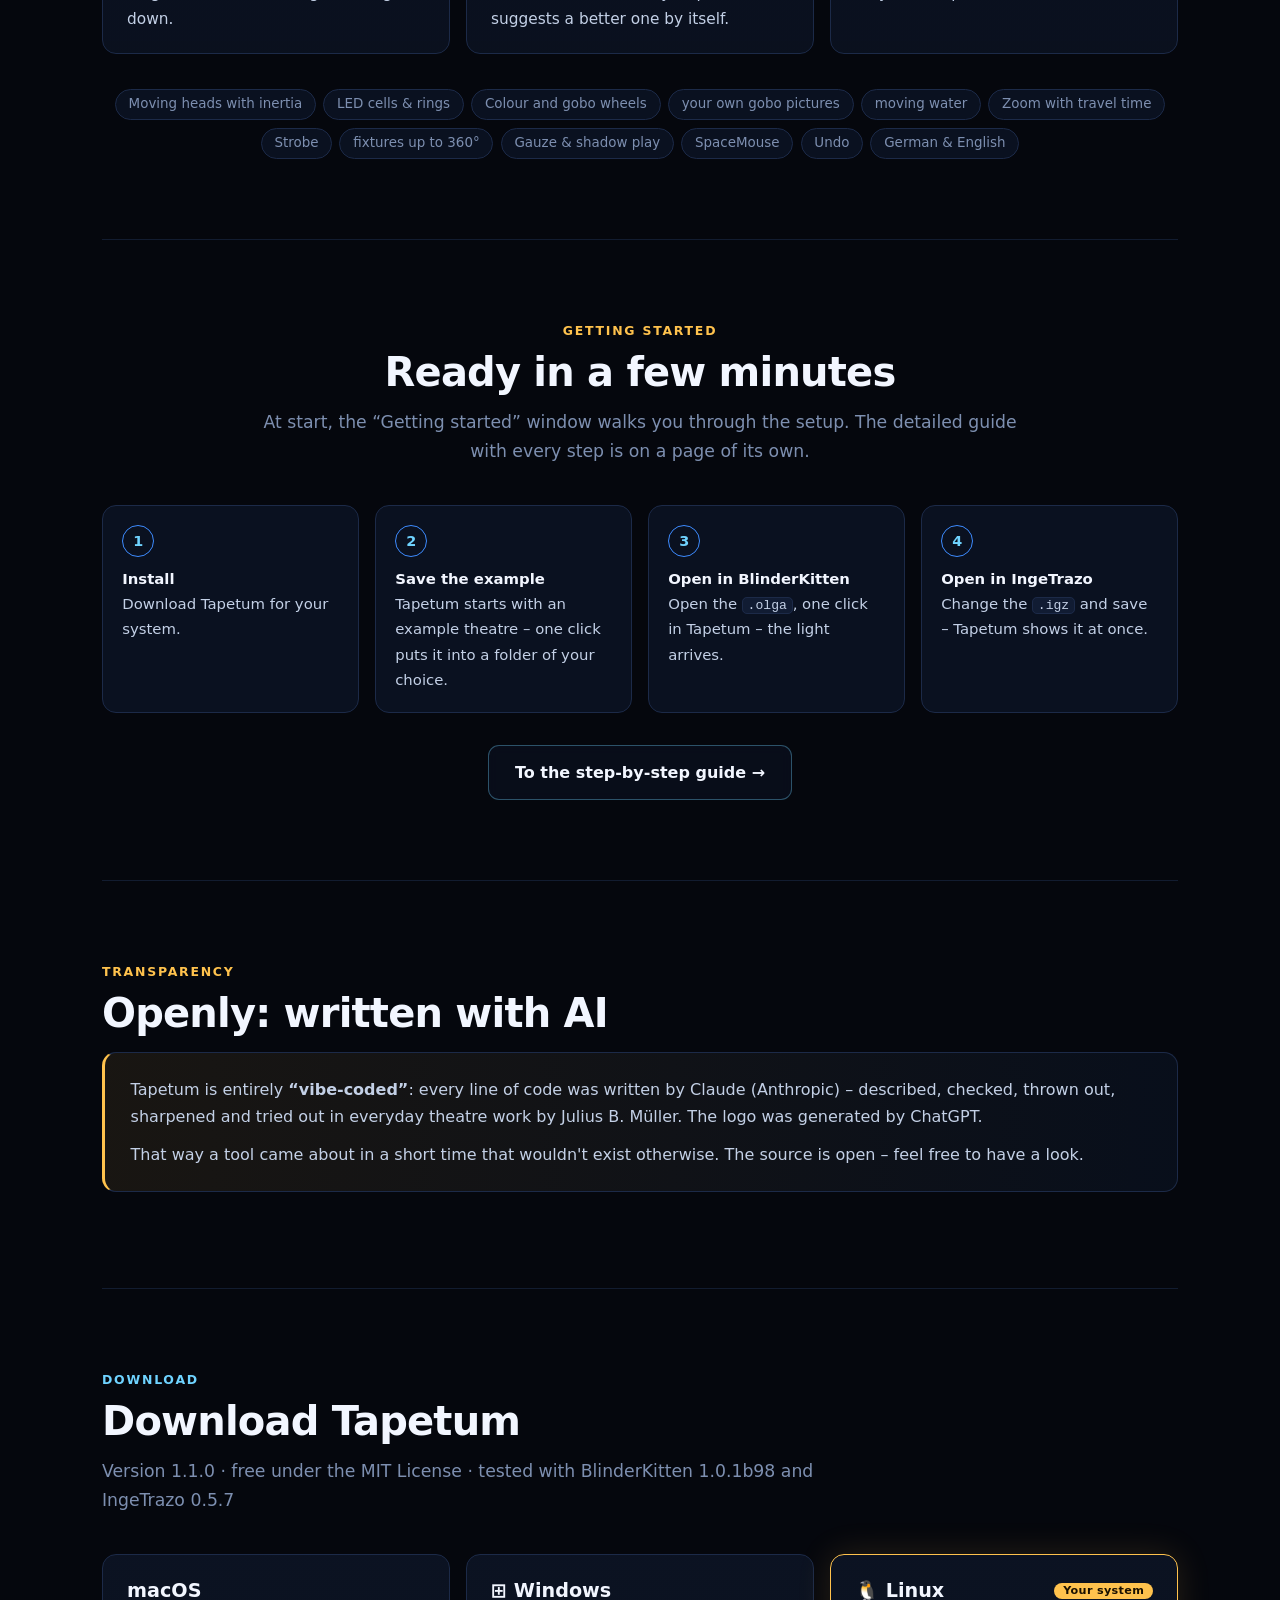
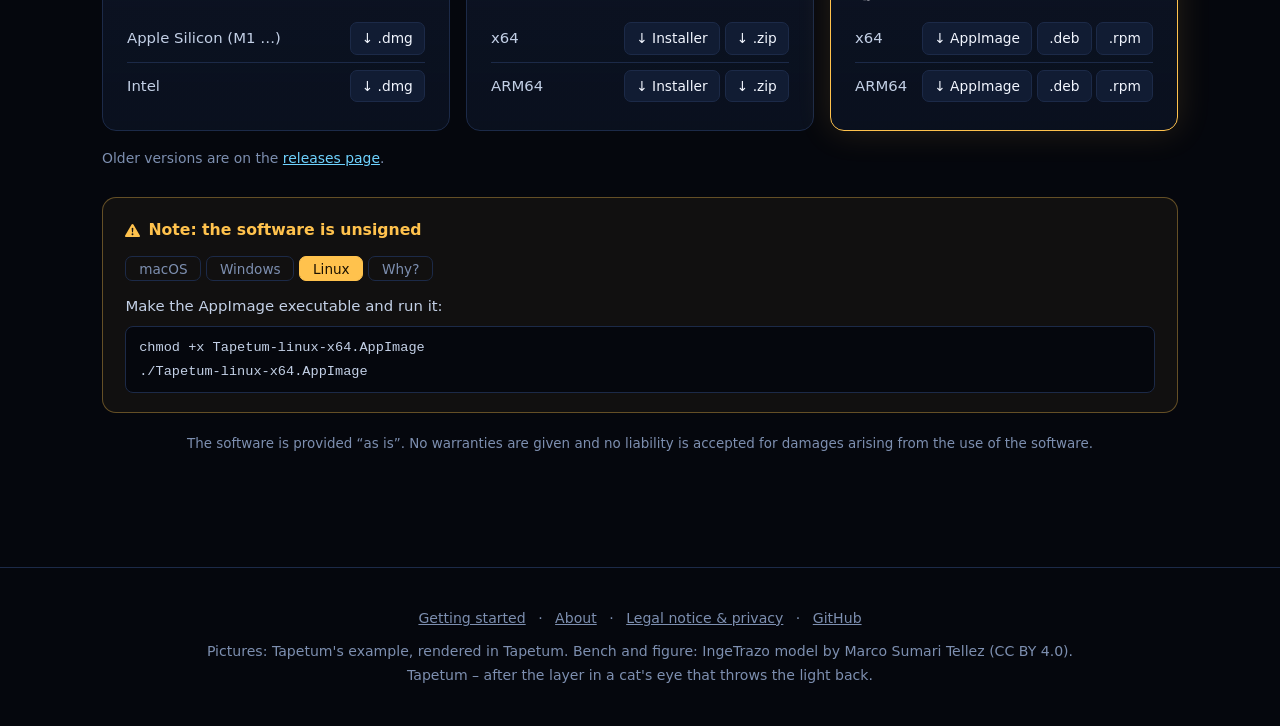
==== commit 1c06174b: "Fixture library: export a fixture type, projects take it over by name - Export saves a type's settin" ====
--- a/website/index.html
+++ b/website/index.html
@@ -176,8 +176,8 @@
       <div class="center">
         <div class="kicker amber" data-de="Erste Schritte" data-en="Getting started">Erste Schritte</div>
         <h2 data-de="In wenigen Minuten startklar" data-en="Ready in a few minutes">In wenigen Minuten startklar</h2>
-        <p class="sub de">Die Seitenleiste von Tapetum führt dich durch die Einrichtung. Die ausführliche Anleitung mit allen Schritten findest du auf einer eigenen Seite.</p>
-        <p class="sub en">Tapetum's sidebar walks you through the setup. The detailed guide with every step is on a page of its own.</p>
+        <p class="sub de">Beim Start führt dich das Fenster „Erste Schritte“ durch die Einrichtung. Die ausführliche Anleitung mit allen Schritten findest du auf einer eigenen Seite.</p>
+        <p class="sub en">At start, the “Getting started” window walks you through the setup. The detailed guide with every step is on a page of its own.</p>
       </div>
       <div class="teaser de">
         <div><strong>Installieren</strong>Tapetum für dein System herunterladen.</div>
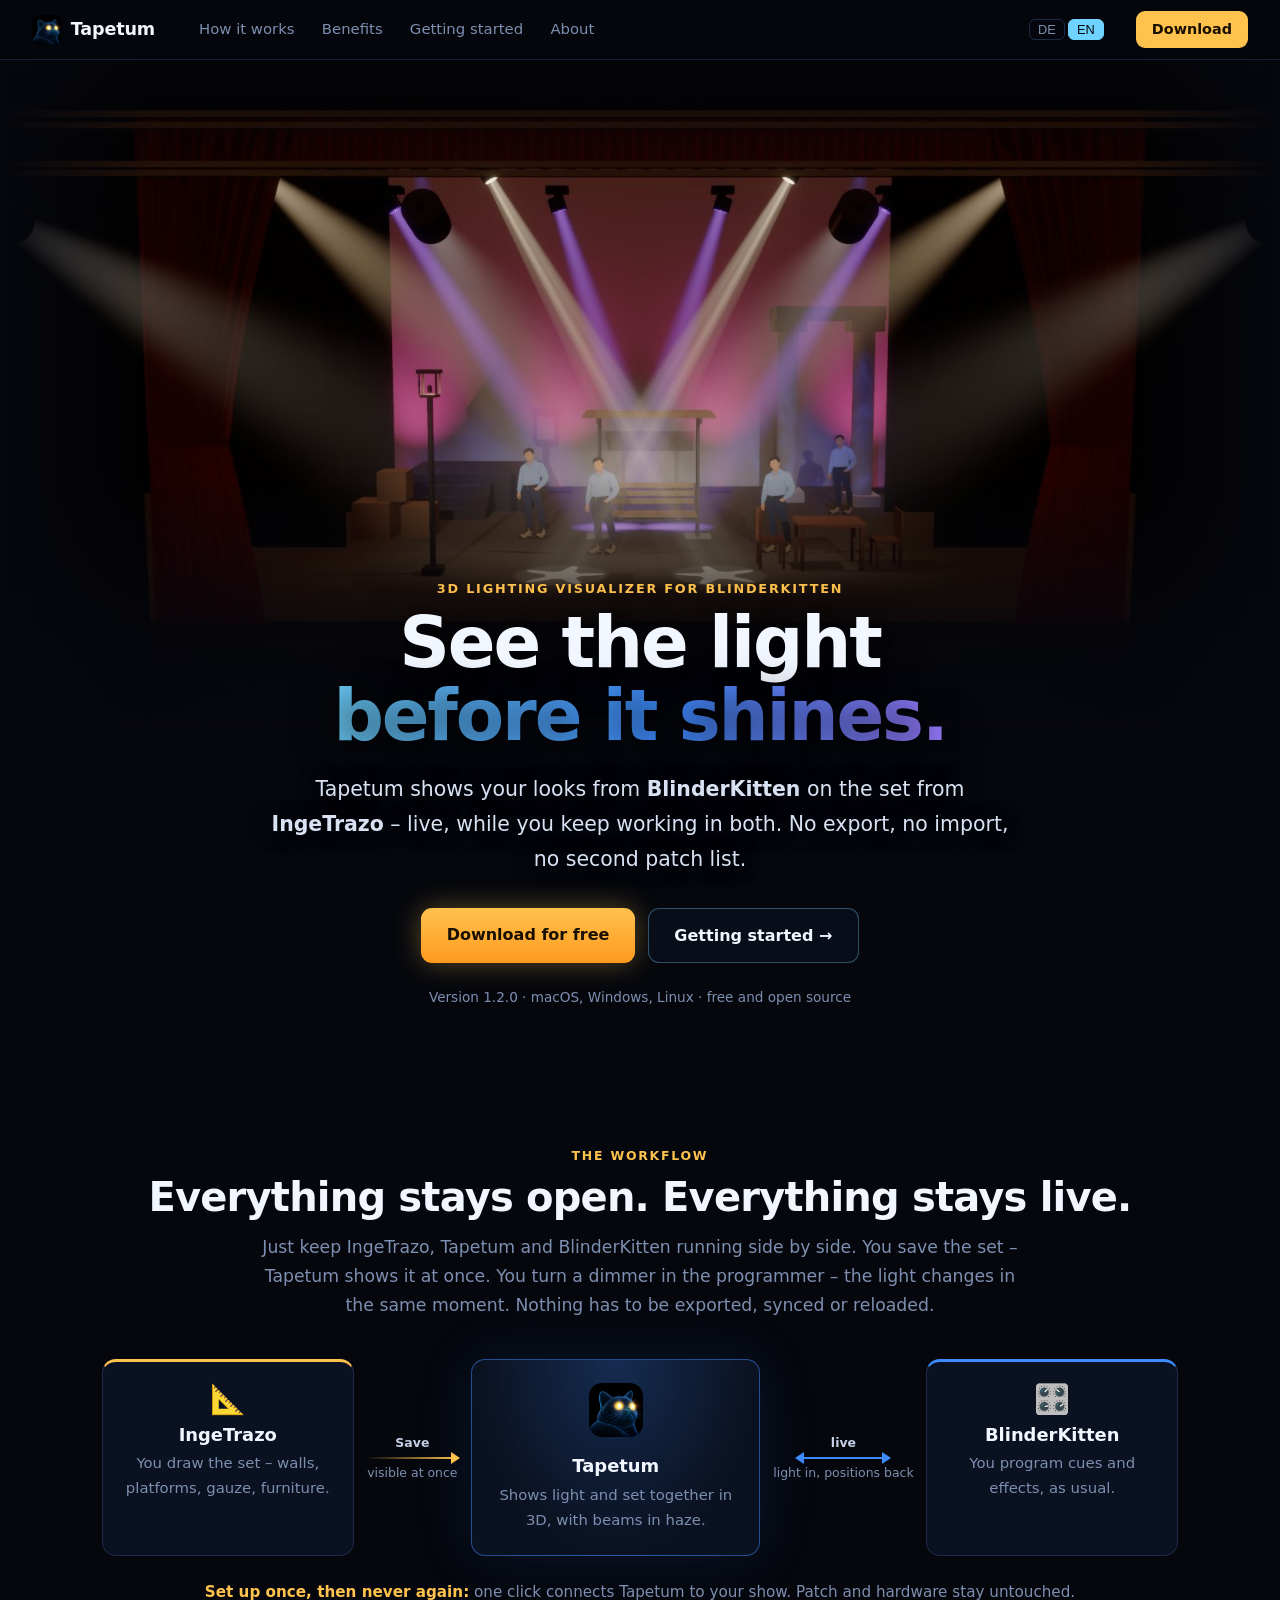
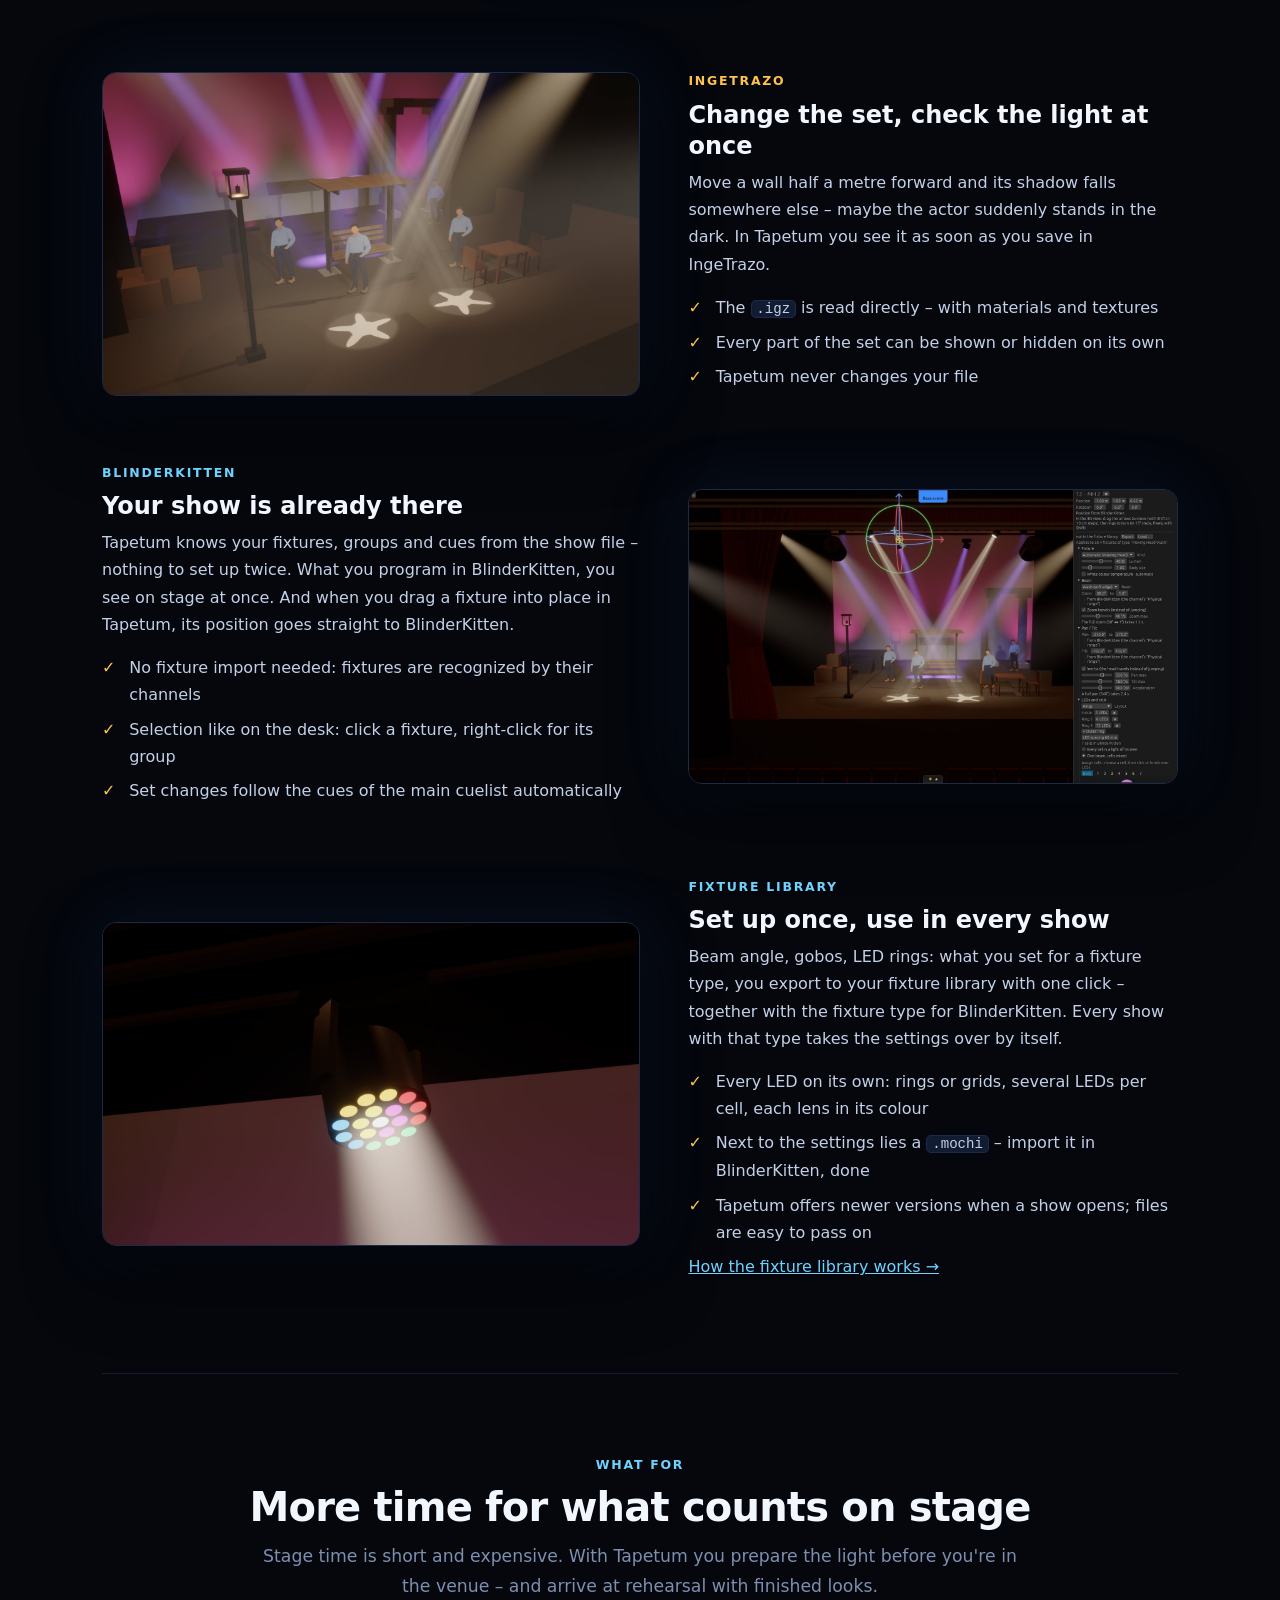
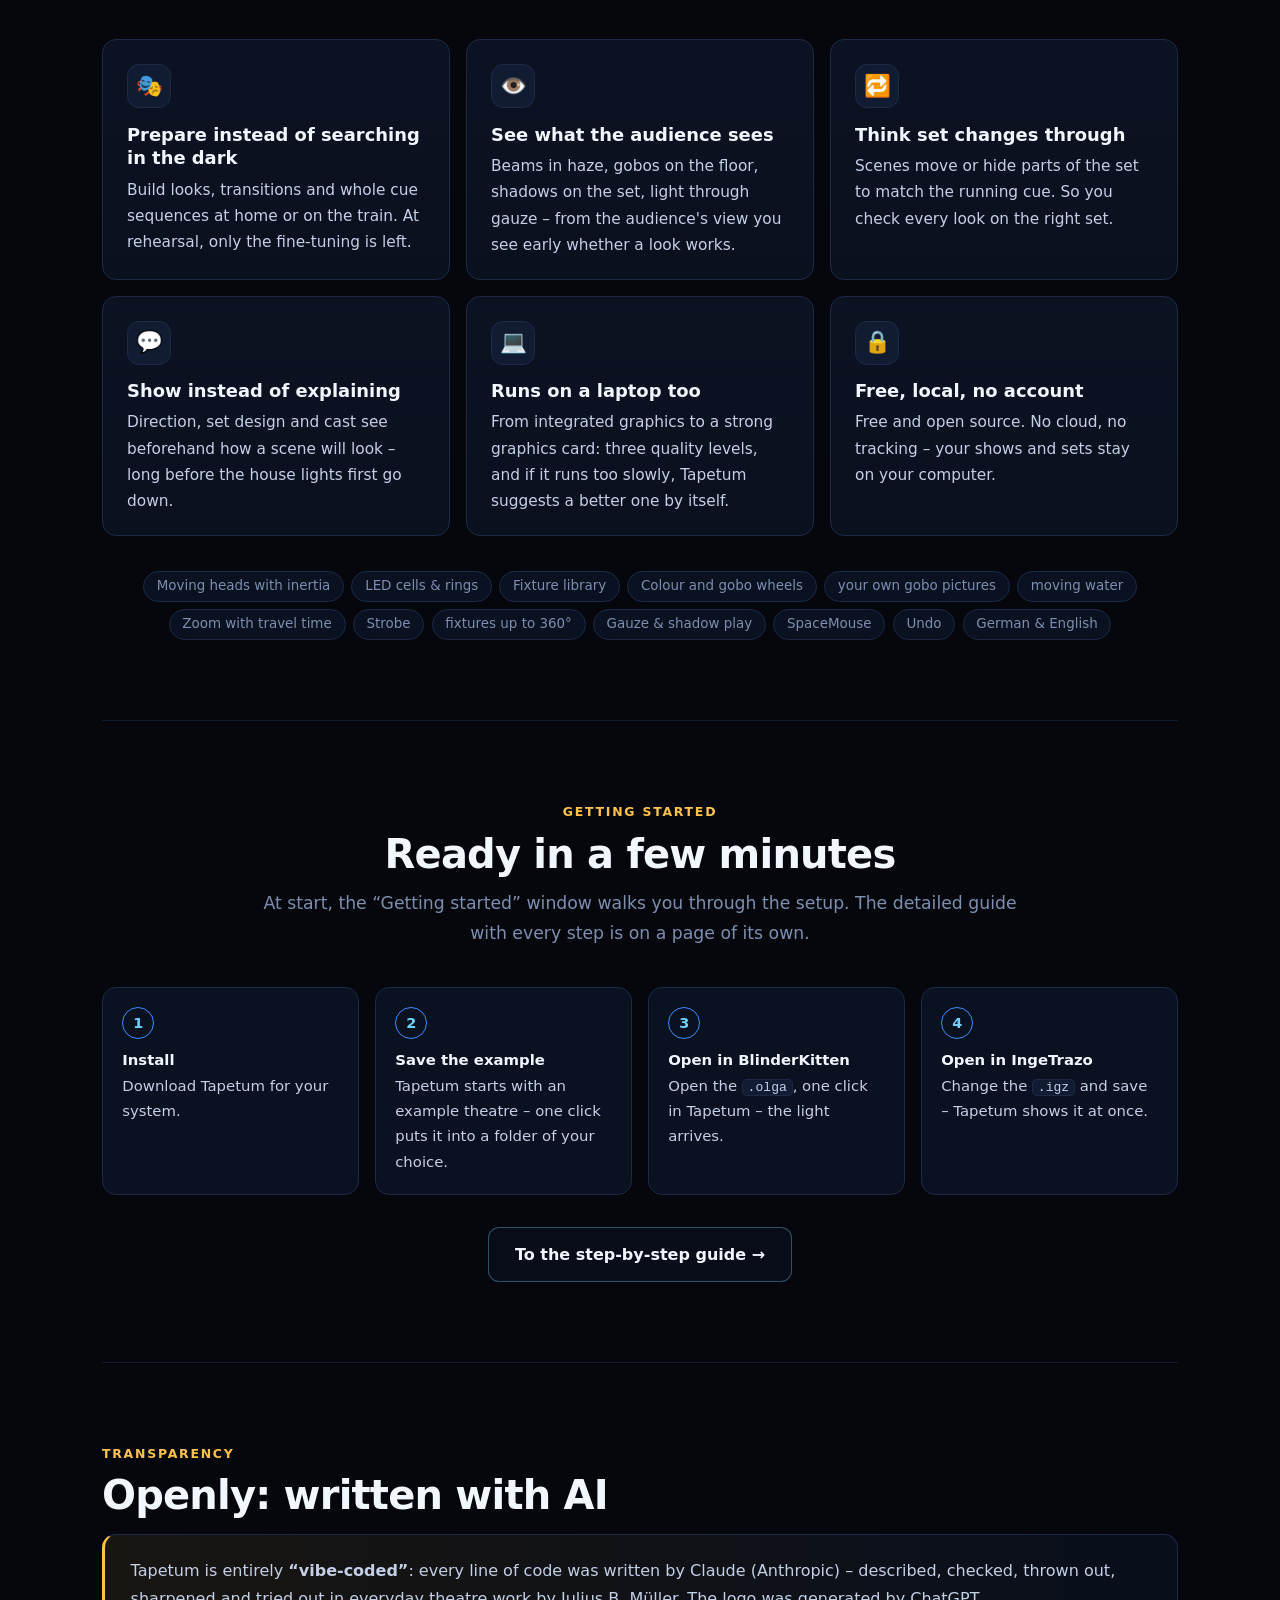
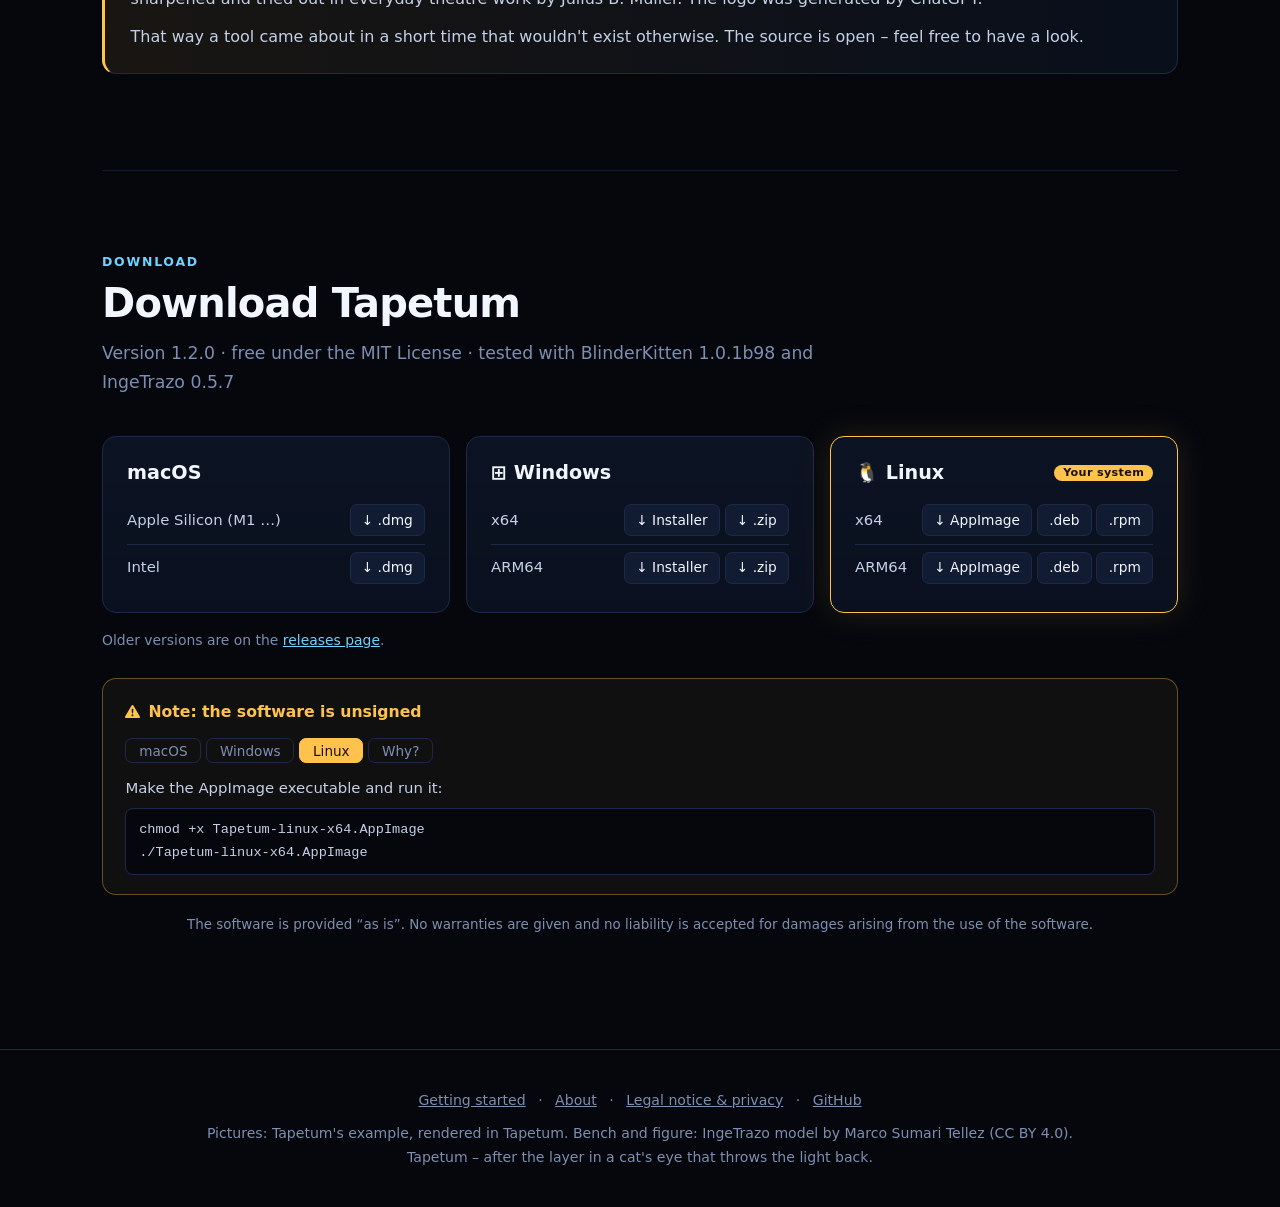
==== commit 9de5686b: "README and website: the fixture library step by step; new pictures of the example - README: a sectio" ====
--- a/website/index.html
+++ b/website/index.html
@@ -29,7 +29,7 @@
     "name": "Tapetum",
     "applicationCategory": "MultimediaApplication",
     "operatingSystem": "macOS, Windows, Linux",
-    "softwareVersion": "1.1.0",
+    "softwareVersion": "1.2.0",
     "license": "https://opensource.org/license/mit",
     "offers": { "@type": "Offer", "price": "0", "priceCurrency": "EUR" },
     "url": "https://tapetum.org/",
@@ -57,7 +57,7 @@
   </nav>
 
   <header class="hero">
-    <div class="hero-img" role="img" aria-label="Theaterbühne in Tapetum: blaue Moving-Head-Strahlen im Haze, roter Vorhang, warm beleuchteter Rundhorizont"></div>
+    <div class="hero-img" role="img" aria-label="Theaterbühne in Tapetum: Moving-Head-Strahlen im Haze, Stern-Gobos auf dem Boden, roter Vorhang, rosa beleuchteter Rundhorizont"></div>
     <div class="hero-inner">
       <div class="eyebrow" data-de="3D-Lichtvisualisierung für BlinderKitten" data-en="3D lighting visualizer for BlinderKitten">3D-Lichtvisualisierung für BlinderKitten</div>
       <h1><span data-de="Licht sehen," data-en="See the light">Licht sehen,</span><br><span class="grad" data-de="bevor es leuchtet." data-en="before it shines.">bevor es leuchtet.</span></h1>
@@ -67,7 +67,7 @@
         <a class="btn-primary" href="#download" data-de="Kostenlos herunterladen" data-en="Download for free">Kostenlos herunterladen</a>
         <a class="btn-secondary" href="start.html" data-de="Erste Schritte →" data-en="Getting started →">Erste Schritte →</a>
       </div>
-      <p class="hero-meta" data-de="Version 1.1.0 · macOS, Windows, Linux · frei und quelloffen" data-en="Version 1.1.0 · macOS, Windows, Linux · free and open source">Version 1.1.0 · macOS, Windows, Linux · frei und quelloffen</p>
+      <p class="hero-meta" data-de="Version 1.2.0 · macOS, Windows, Linux · frei und quelloffen" data-en="Version 1.2.0 · macOS, Windows, Linux · free and open source">Version 1.2.0 · macOS, Windows, Linux · frei und quelloffen</p>
     </div>
   </header>
 
@@ -106,7 +106,7 @@
 
       <div class="row">
         <div>
-          <div class="shot"><img src="assets/set.jpg" alt="Bank aus IngeTrazo auf der Bühne, Wasser-Gobo auf dem Boden, Strahlen im Haze" loading="lazy"></div>
+          <div class="shot"><img src="assets/set.jpg" alt="Bank und Laterne aus IngeTrazo auf der Bühne, Stern-Gobos auf dem Boden, Strahlen im Haze" loading="lazy"></div>
         </div>
         <div>
           <div class="kicker amber">IngeTrazo</div>
@@ -136,15 +136,38 @@
           <p class="de">Tapetum kennt deine Lampen, Gruppen und Cues aus der Show-Datei – du musst nichts doppelt anlegen. Was du in BlinderKitten programmierst, siehst du sofort auf der Bühne. Und wenn du in Tapetum eine Lampe an ihren Platz ziehst, landet die Position direkt in BlinderKitten.</p>
           <p class="en">Tapetum knows your fixtures, groups and cues from the show file – nothing to set up twice. What you program in BlinderKitten, you see on stage at once. And when you drag a fixture into place in Tapetum, its position goes straight to BlinderKitten.</p>
           <ul class="checks de">
-            <li>Keine Fixture-Bibliothek nötig: Lampen werden an ihren Kanälen erkannt</li>
+            <li>Kein Fixture-Import nötig: Lampen werden an ihren Kanälen erkannt</li>
             <li>Auswahl wie im Pult: Klick auf eine Lampe, Rechtsklick auf ihre Gruppe</li>
             <li>Umbauten folgen automatisch den Cues der Main-Cuelist</li>
           </ul>
           <ul class="checks en">
-            <li>No fixture library needed: fixtures are recognized by their channels</li>
+            <li>No fixture import needed: fixtures are recognized by their channels</li>
             <li>Selection like on the desk: click a fixture, right-click for its group</li>
             <li>Set changes follow the cues of the main cuelist automatically</li>
           </ul>
+        </div>
+      </div>
+
+      <div class="row">
+        <div>
+          <div class="shot"><img src="assets/cells.jpg" alt="Moving Head von unten: eine LED in der Mitte, zwei Ringe darum, jede Zelle in einer anderen Farbe" loading="lazy"></div>
+        </div>
+        <div>
+          <div class="kicker" data-de="Gerätebibliothek" data-en="Fixture library">Gerätebibliothek</div>
+          <h3 style="font-size:1.5rem" data-de="Einmal einrichten, in jeder Show nutzen" data-en="Set up once, use in every show">Einmal einrichten, in jeder Show nutzen</h3>
+          <p class="de">Strahlwinkel, Gobos, LED-Ringe: Was du für einen Gerätetyp einstellst, exportierst du mit einem Klick in deine Gerätebibliothek – zusammen mit dem Gerätetyp für BlinderKitten. Jede Show mit diesem Typ übernimmt die Einstellungen von selbst.</p>
+          <p class="en">Beam angle, gobos, LED rings: what you set for a fixture type, you export to your fixture library with one click – together with the fixture type for BlinderKitten. Every show with that type takes the settings over by itself.</p>
+          <ul class="checks de">
+            <li>Jede LED einzeln: Ringe oder Raster, mehrere LEDs pro Zelle, jede Linse in ihrer Farbe</li>
+            <li>Neben den Einstellungen liegt eine <code>.mochi</code> – in BlinderKitten importieren, fertig</li>
+            <li>Neuere Fassungen bietet Tapetum beim Öffnen an; Dateien lassen sich einfach weitergeben</li>
+          </ul>
+          <ul class="checks en">
+            <li>Every LED on its own: rings or grids, several LEDs per cell, each lens in its colour</li>
+            <li>Next to the settings lies a <code>.mochi</code> – import it in BlinderKitten, done</li>
+            <li>Tapetum offers newer versions when a show opens; files are easy to pass on</li>
+          </ul>
+          <p><a href="start.html#bibliothek" data-de="So funktioniert die Gerätebibliothek →" data-en="How the fixture library works →">So funktioniert die Gerätebibliothek →</a></p>
         </div>
       </div>
     </section>
@@ -165,10 +188,10 @@
         <div class="card"><div class="icon">🔒</div><h3 data-de="Frei, lokal, ohne Konto" data-en="Free, local, no account">Frei, lokal, ohne Konto</h3><p class="de">Kostenlos und quelloffen. Keine Cloud, kein Tracking – deine Shows und Bühnenbilder bleiben auf deinem Rechner.</p><p class="en">Free and open source. No cloud, no tracking – your shows and sets stay on your computer.</p></div>
       </div>
       <div class="chips de">
-        <span>Moving Heads mit Trägheit</span><span>LED-Zellen &amp; -Ringe</span><span>Farb- und Goboräder</span><span>eigene Gobo-Bilder</span><span>bewegtes Wasser</span><span>Zoom mit Fahrzeit</span><span>Strobe</span><span>Lampen bis 360°</span><span>Gaze &amp; Schattenspiel</span><span>SpaceMouse</span><span>Rückgängig</span><span>Deutsch &amp; Englisch</span>
+        <span>Moving Heads mit Trägheit</span><span>LED-Zellen &amp; -Ringe</span><span>Gerätebibliothek</span><span>Farb- und Goboräder</span><span>eigene Gobo-Bilder</span><span>bewegtes Wasser</span><span>Zoom mit Fahrzeit</span><span>Strobe</span><span>Lampen bis 360°</span><span>Gaze &amp; Schattenspiel</span><span>SpaceMouse</span><span>Rückgängig</span><span>Deutsch &amp; Englisch</span>
       </div>
       <div class="chips en">
-        <span>Moving heads with inertia</span><span>LED cells &amp; rings</span><span>Colour and gobo wheels</span><span>your own gobo pictures</span><span>moving water</span><span>Zoom with travel time</span><span>Strobe</span><span>fixtures up to 360°</span><span>Gauze &amp; shadow play</span><span>SpaceMouse</span><span>Undo</span><span>German &amp; English</span>
+        <span>Moving heads with inertia</span><span>LED cells &amp; rings</span><span>Fixture library</span><span>Colour and gobo wheels</span><span>your own gobo pictures</span><span>moving water</span><span>Zoom with travel time</span><span>Strobe</span><span>fixtures up to 360°</span><span>Gauze &amp; shadow play</span><span>SpaceMouse</span><span>Undo</span><span>German &amp; English</span>
       </div>
     </section>
 
@@ -210,8 +233,8 @@
     <section id="download">
       <div class="kicker">Download</div>
       <h2 data-de="Tapetum herunterladen" data-en="Download Tapetum">Tapetum herunterladen</h2>
-      <p class="sub de">Version 1.1.0 · frei unter der MIT-Lizenz · getestet mit BlinderKitten 1.0.1b98 und IngeTrazo 0.5.7</p>
-      <p class="sub en">Version 1.1.0 · free under the MIT License · tested with BlinderKitten 1.0.1b98 and IngeTrazo 0.5.7</p>
+      <p class="sub de">Version 1.2.0 · frei unter der MIT-Lizenz · getestet mit BlinderKitten 1.0.1b98 und IngeTrazo 0.5.7</p>
+      <p class="sub en">Version 1.2.0 · free under the MIT License · tested with BlinderKitten 1.0.1b98 and IngeTrazo 0.5.7</p>
       <div class="dl">
         <div class="card" data-platform="mac">
           <h3> macOS</h3>
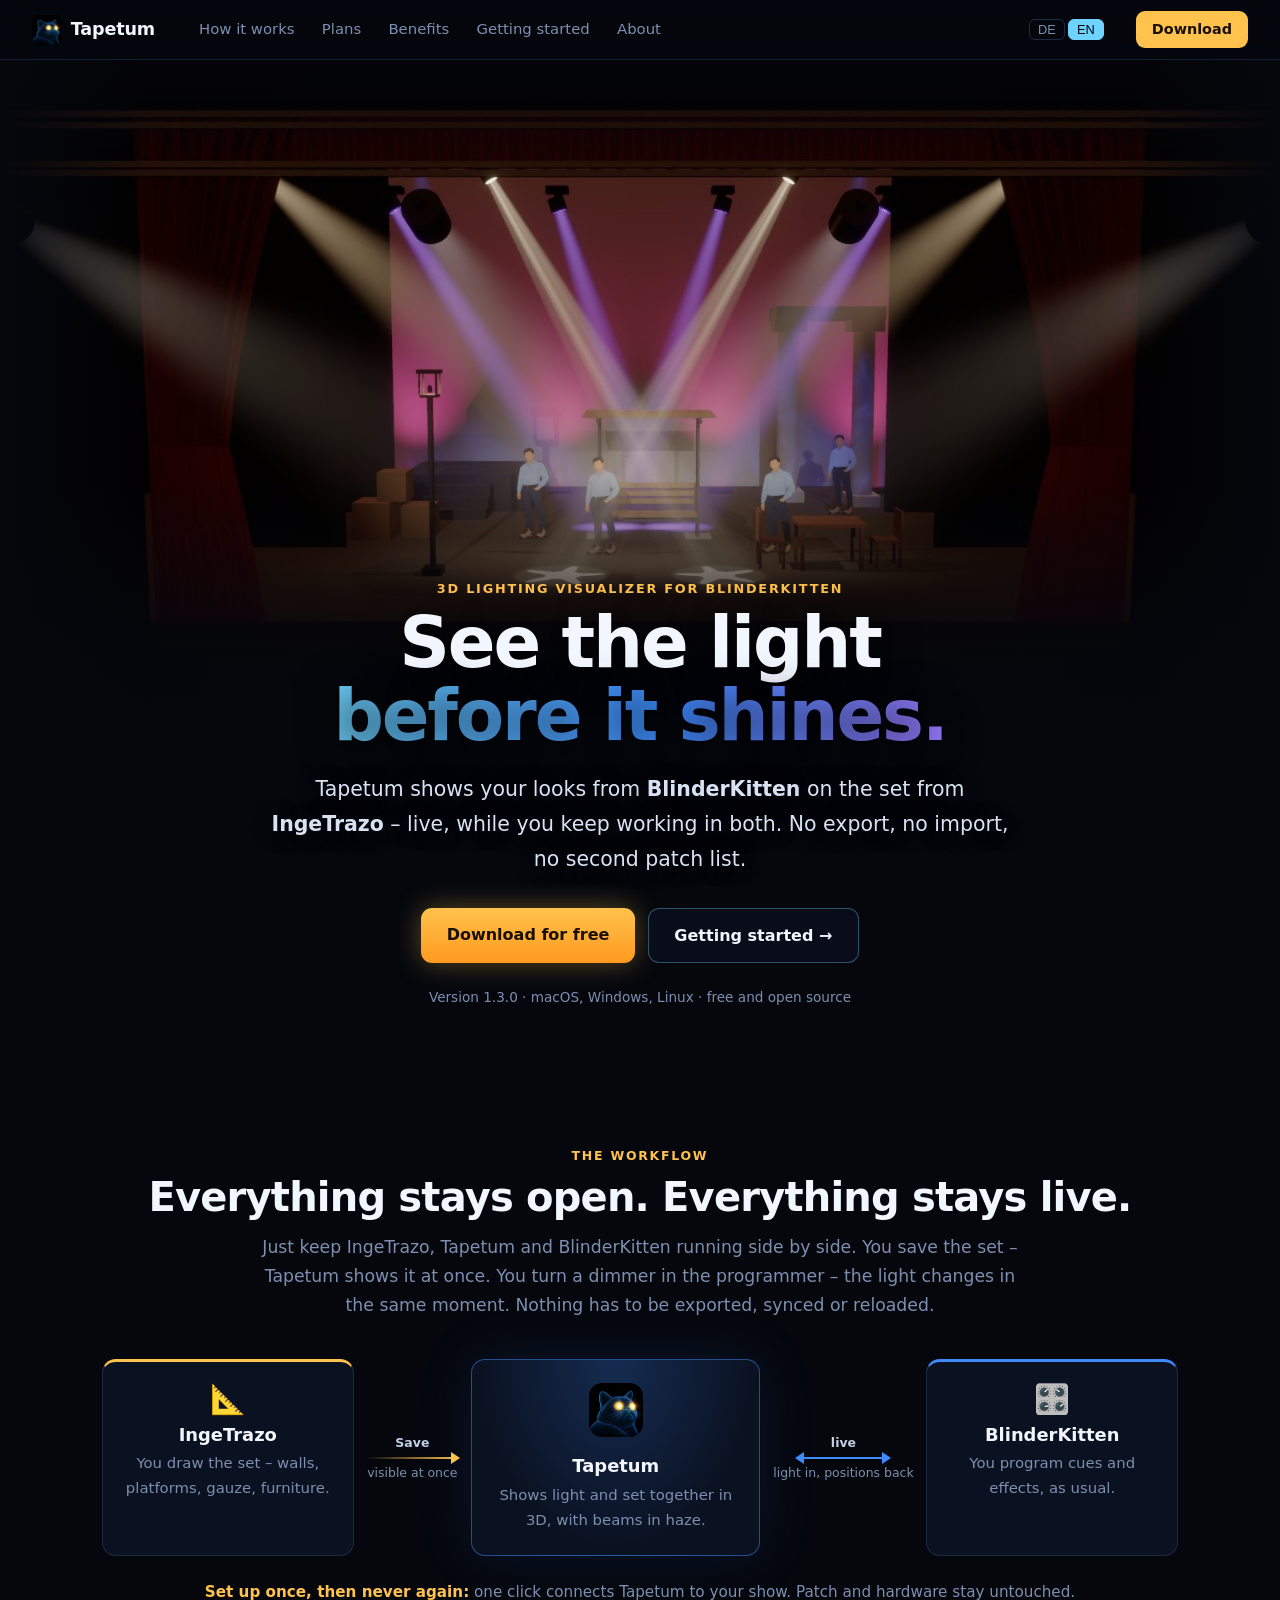
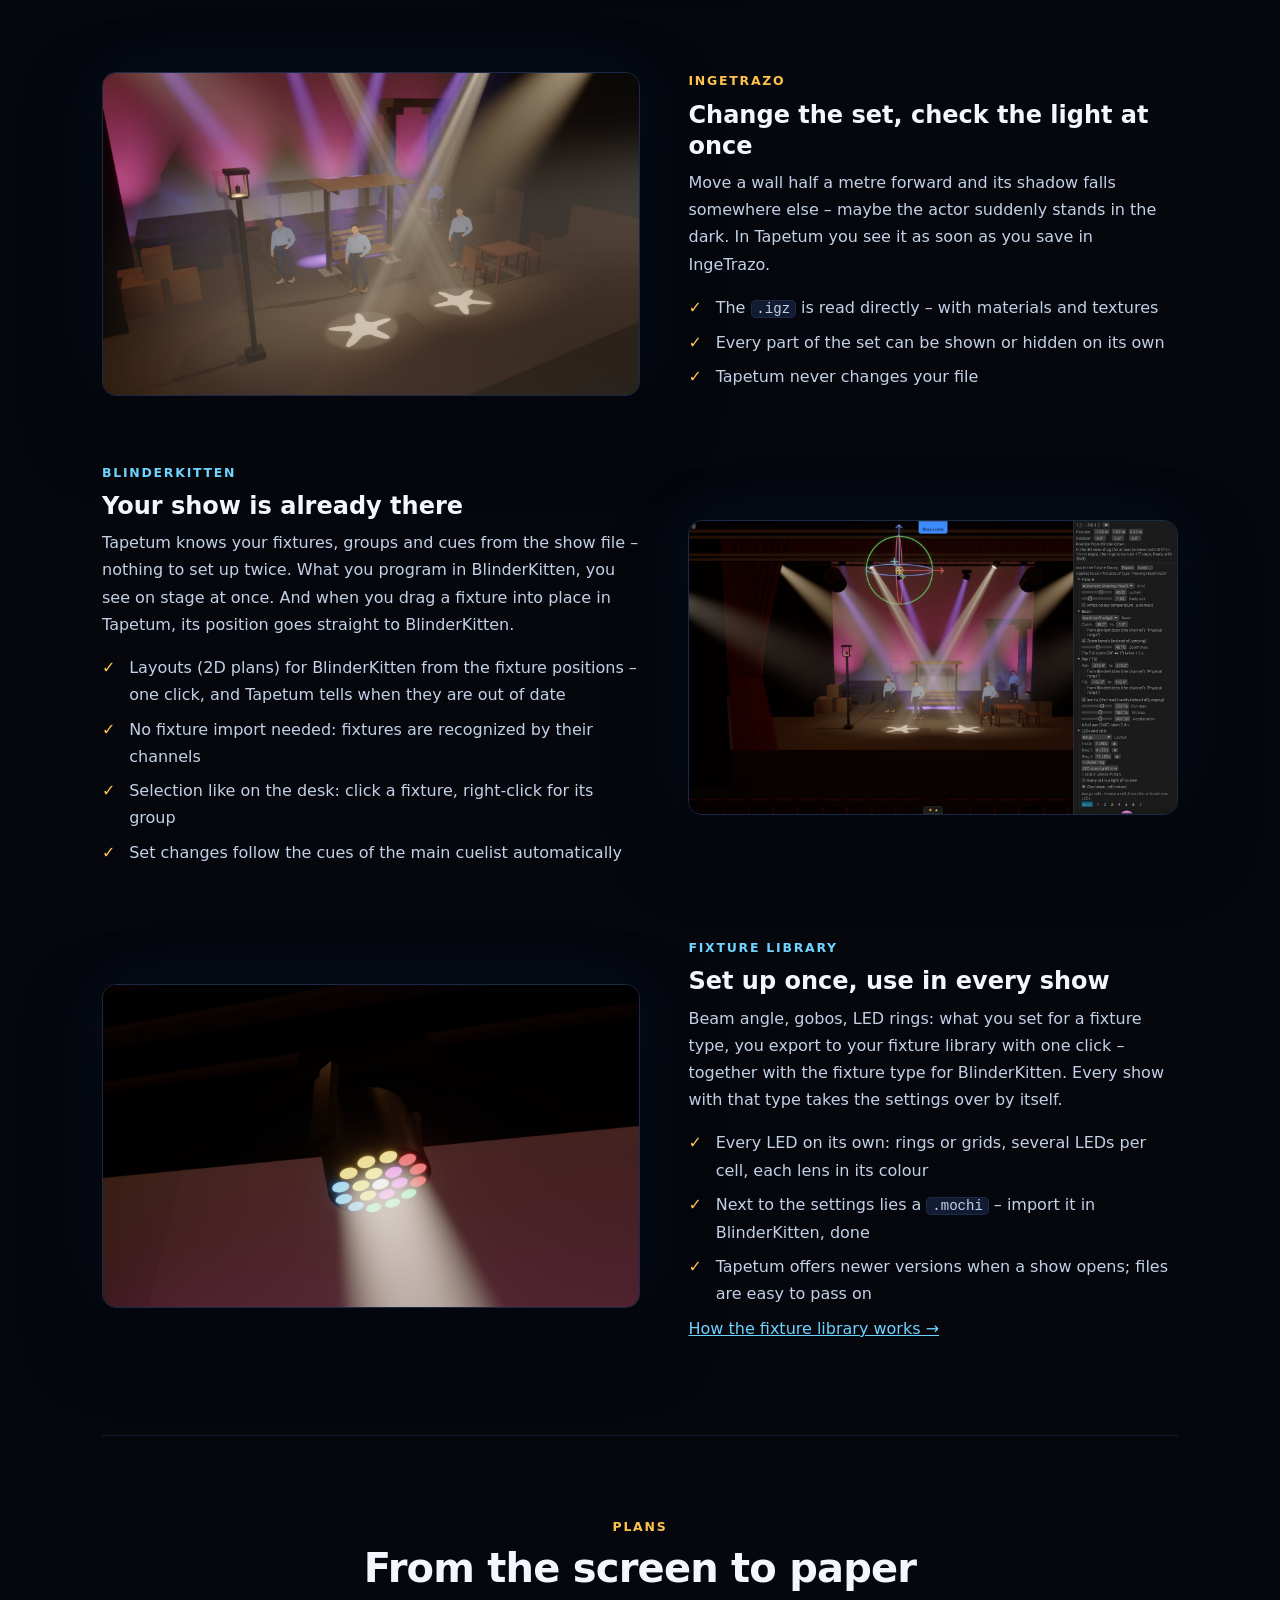
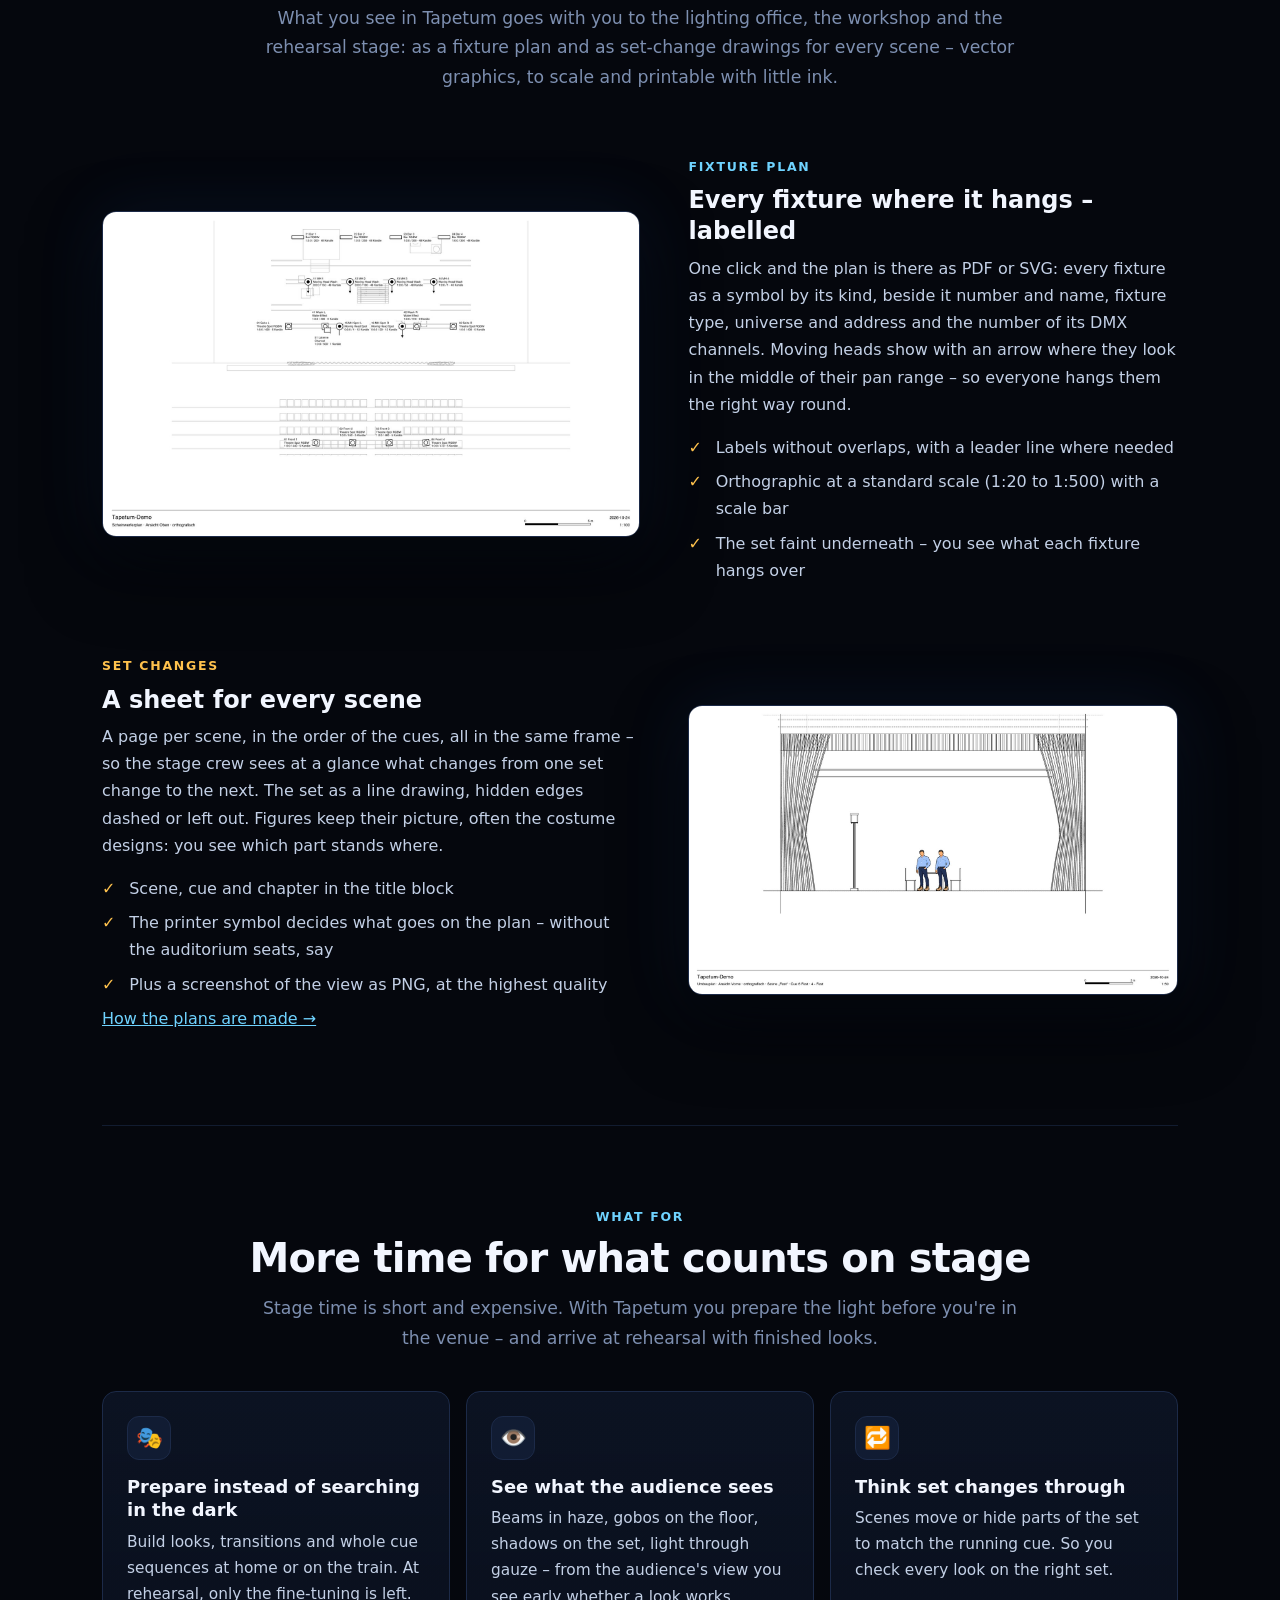
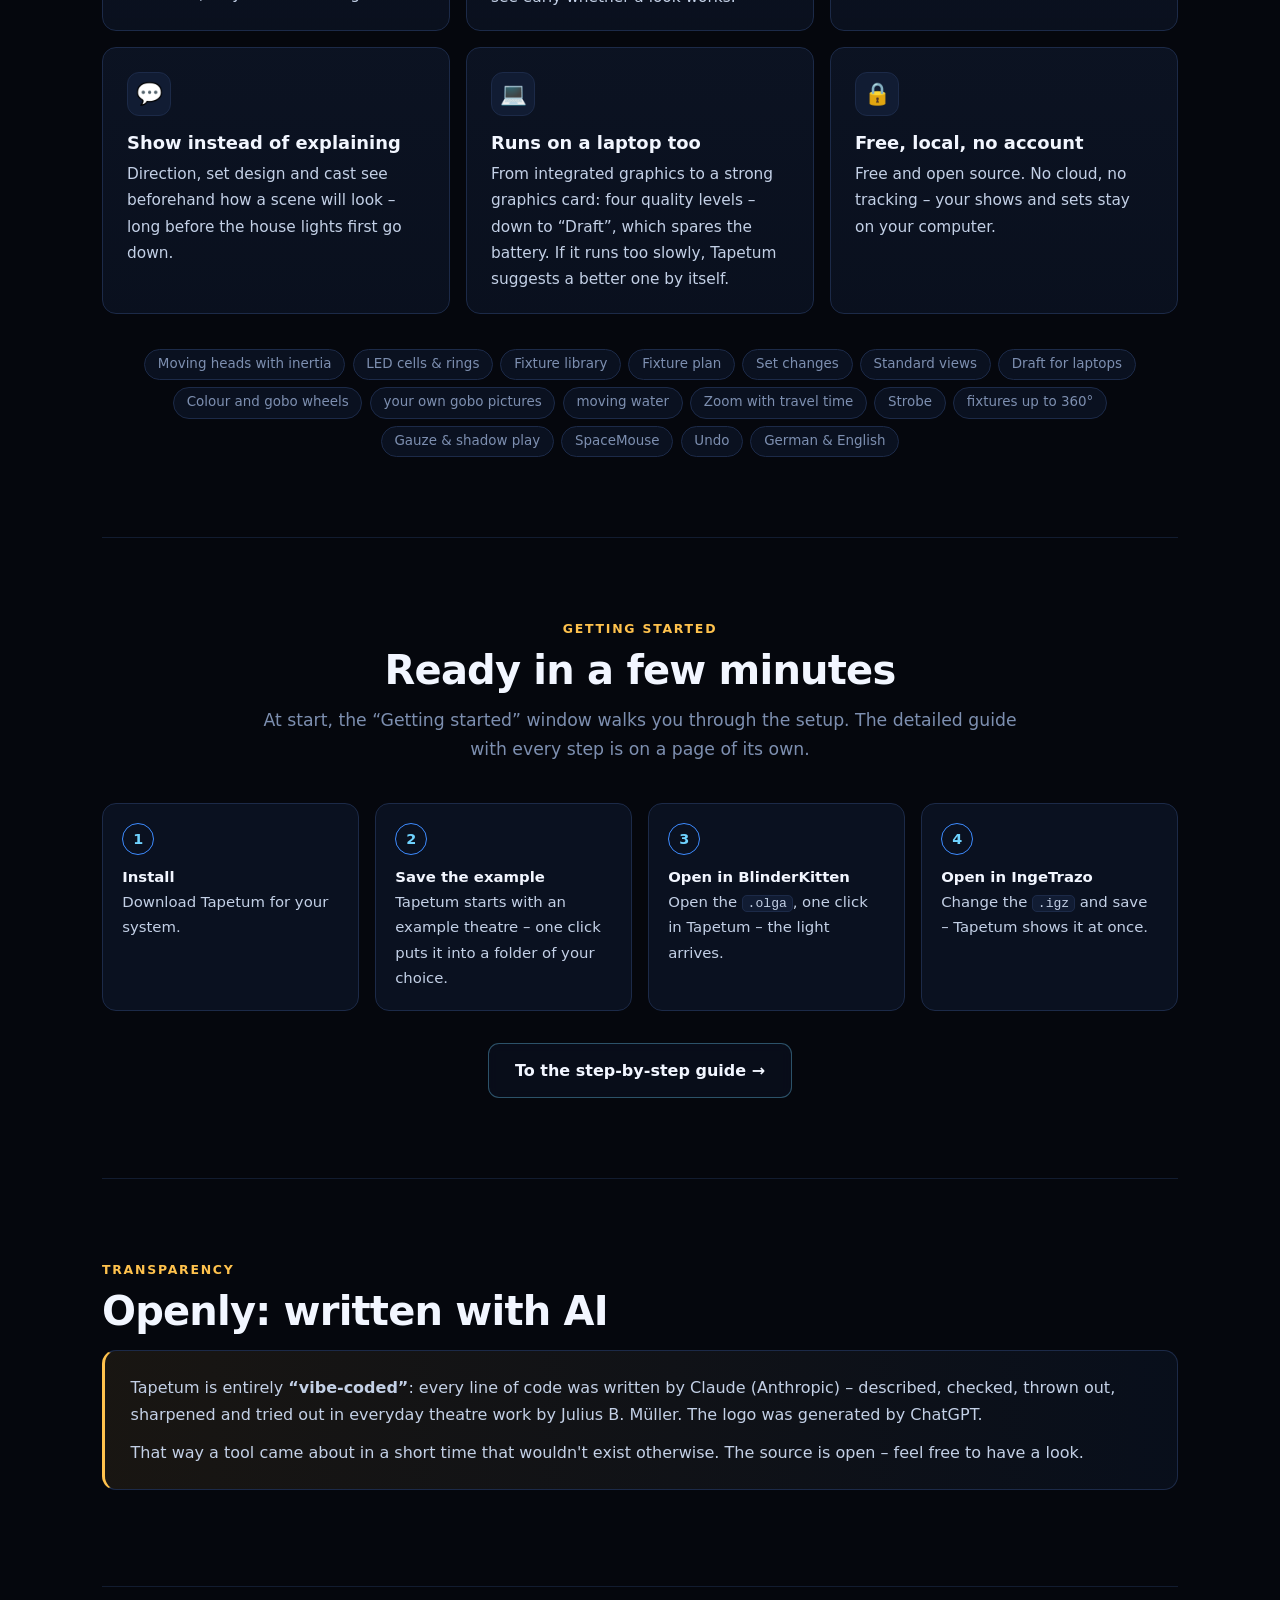
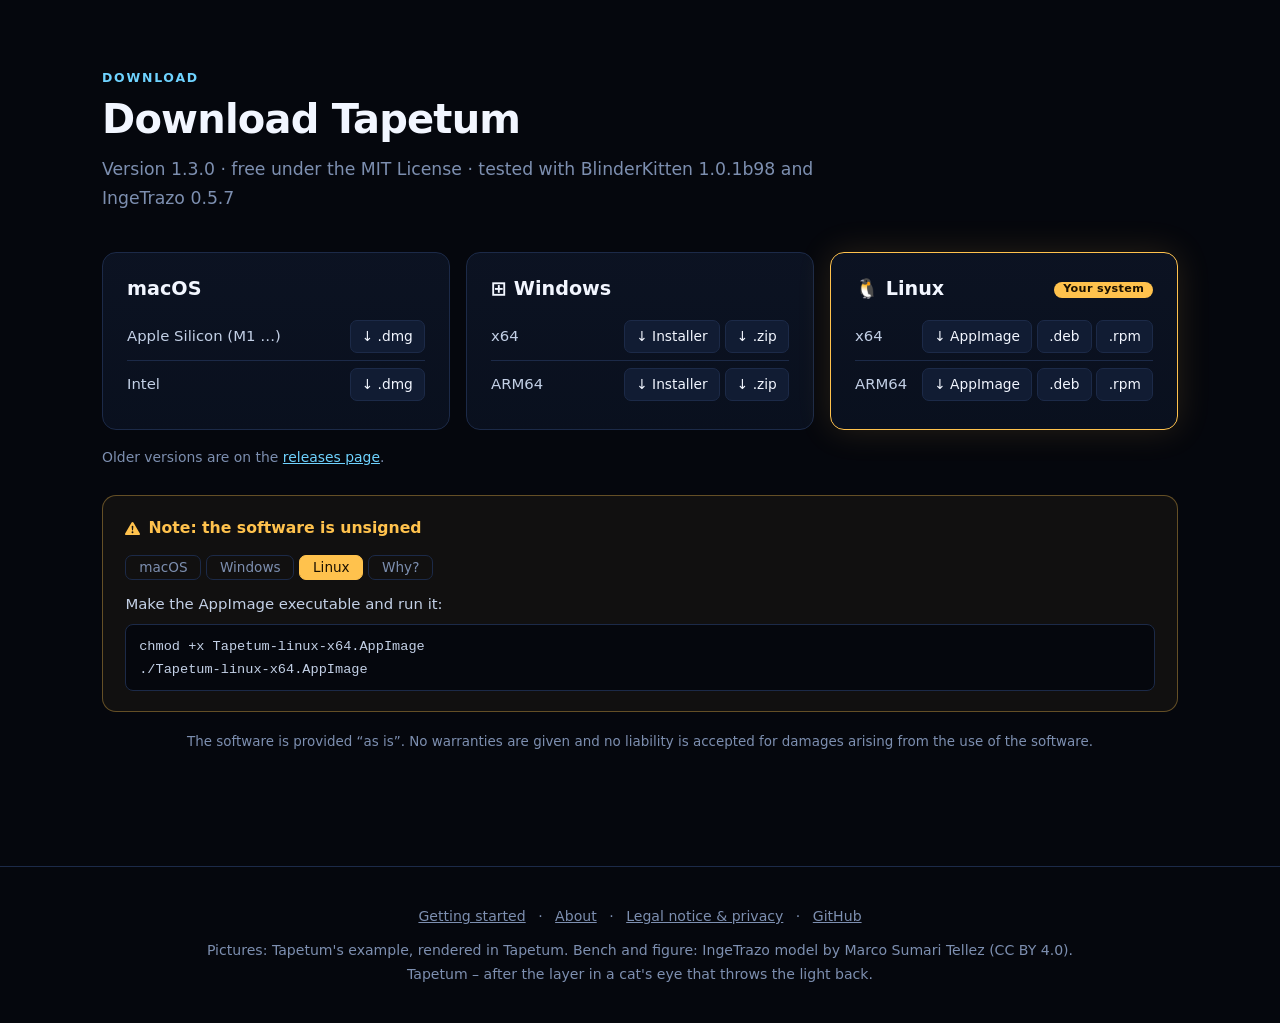
==== commit 62b3db77: "README and website: plans and exports, layouts in BlinderKitten - Website: a 'Plans' section on the " ====
--- a/website/index.html
+++ b/website/index.html
@@ -29,7 +29,7 @@
     "name": "Tapetum",
     "applicationCategory": "MultimediaApplication",
     "operatingSystem": "macOS, Windows, Linux",
-    "softwareVersion": "1.2.0",
+    "softwareVersion": "1.3.0",
     "license": "https://opensource.org/license/mit",
     "offers": { "@type": "Offer", "price": "0", "priceCurrency": "EUR" },
     "url": "https://tapetum.org/",
@@ -45,6 +45,7 @@
     <a class="nav-logo" href="index.html"><img src="assets/favicon.png" alt="">Tapetum</a>
     <div class="nav-links">
       <a href="#live" data-de="So funktioniert's" data-en="How it works">So funktioniert's</a>
+      <a href="#plaene" data-de="Pläne" data-en="Plans">Pläne</a>
       <a href="#nutzen" data-de="Vorteile" data-en="Benefits">Vorteile</a>
       <a href="start.html" data-de="Erste Schritte" data-en="Getting started">Erste Schritte</a>
       <a href="about.html" data-de="Über" data-en="About">Über</a>
@@ -67,7 +68,7 @@
         <a class="btn-primary" href="#download" data-de="Kostenlos herunterladen" data-en="Download for free">Kostenlos herunterladen</a>
         <a class="btn-secondary" href="start.html" data-de="Erste Schritte →" data-en="Getting started →">Erste Schritte →</a>
       </div>
-      <p class="hero-meta" data-de="Version 1.2.0 · macOS, Windows, Linux · frei und quelloffen" data-en="Version 1.2.0 · macOS, Windows, Linux · free and open source">Version 1.2.0 · macOS, Windows, Linux · frei und quelloffen</p>
+      <p class="hero-meta" data-de="Version 1.3.0 · macOS, Windows, Linux · frei und quelloffen" data-en="Version 1.3.0 · macOS, Windows, Linux · free and open source">Version 1.3.0 · macOS, Windows, Linux · frei und quelloffen</p>
     </div>
   </header>
 
@@ -136,11 +137,13 @@
           <p class="de">Tapetum kennt deine Lampen, Gruppen und Cues aus der Show-Datei – du musst nichts doppelt anlegen. Was du in BlinderKitten programmierst, siehst du sofort auf der Bühne. Und wenn du in Tapetum eine Lampe an ihren Platz ziehst, landet die Position direkt in BlinderKitten.</p>
           <p class="en">Tapetum knows your fixtures, groups and cues from the show file – nothing to set up twice. What you program in BlinderKitten, you see on stage at once. And when you drag a fixture into place in Tapetum, its position goes straight to BlinderKitten.</p>
           <ul class="checks de">
+            <li>Layouts (2D-Pläne) für BlinderKitten aus den Lampenpositionen – mit einem Klick, und Tapetum sagt, wann sie veraltet sind</li>
             <li>Kein Fixture-Import nötig: Lampen werden an ihren Kanälen erkannt</li>
             <li>Auswahl wie im Pult: Klick auf eine Lampe, Rechtsklick auf ihre Gruppe</li>
             <li>Umbauten folgen automatisch den Cues der Main-Cuelist</li>
           </ul>
           <ul class="checks en">
+            <li>Layouts (2D plans) for BlinderKitten from the fixture positions – one click, and Tapetum tells when they are out of date</li>
             <li>No fixture import needed: fixtures are recognized by their channels</li>
             <li>Selection like on the desk: click a fixture, right-click for its group</li>
             <li>Set changes follow the cues of the main cuelist automatically</li>
@@ -168,6 +171,58 @@
             <li>Tapetum offers newer versions when a show opens; files are easy to pass on</li>
           </ul>
           <p><a href="start.html#bibliothek" data-de="So funktioniert die Gerätebibliothek →" data-en="How the fixture library works →">So funktioniert die Gerätebibliothek →</a></p>
+        </div>
+      </div>
+    </section>
+
+    <section id="plaene">
+      <div class="center">
+        <div class="kicker amber" data-de="Pläne" data-en="Plans">Pläne</div>
+        <h2 data-de="Vom Bildschirm aufs Papier" data-en="From the screen to paper">Vom Bildschirm aufs Papier</h2>
+        <p class="sub de">Was du in Tapetum siehst, nimmst du mit ins Licht­büro, in die Werkstatt und auf die Probebühne: als Scheinwerferplan und als Umbaupläne für jede Szene – als Vektorgrafik, maßstäblich und mit wenig Tinte zu drucken.</p>
+        <p class="sub en">What you see in Tapetum goes with you to the lighting office, the workshop and the rehearsal stage: as a fixture plan and as set-change drawings for every scene – vector graphics, to scale and printable with little ink.</p>
+      </div>
+      <div class="row">
+        <div>
+          <div class="shot"><img src="assets/plan.jpg" alt="Scheinwerferplan des Beispiels von oben im Maßstab 1:100: jede Lampe als Symbol mit Name, Typ, Universum, Adresse und Kanalzahl, Moving Heads mit Pfeil, das Bühnenbild blass darunter" loading="lazy"></div>
+        </div>
+        <div>
+          <div class="kicker" data-de="Scheinwerferplan" data-en="Fixture plan">Scheinwerferplan</div>
+          <h3 style="font-size:1.5rem" data-de="Jede Lampe, wo sie hängt – beschriftet" data-en="Every fixture where it hangs – labelled">Jede Lampe, wo sie hängt – beschriftet</h3>
+          <p class="de">Ein Klick, und der Plan liegt als PDF oder SVG vor: jede Lampe als Symbol nach ihrer Art, daneben Nummer und Name, Gerätetyp, Universum und Adresse und die Zahl ihrer DMX-Kanäle. Moving Heads zeigen mit einem Pfeil, wohin sie in der Mitte ihres Pan-Bereichs schauen – so hängt sie jeder richtig herum auf.</p>
+          <p class="en">One click and the plan is there as PDF or SVG: every fixture as a symbol by its kind, beside it number and name, fixture type, universe and address and the number of its DMX channels. Moving heads show with an arrow where they look in the middle of their pan range – so everyone hangs them the right way round.</p>
+          <ul class="checks de">
+            <li>Beschriftungen ohne Überlappungen, wo nötig mit Führungslinie</li>
+            <li>Orthografisch im Standardmaßstab (1:20 bis 1:500) mit Maßstabsbalken</li>
+            <li>Das Bühnenbild blass darunter – du siehst, worüber jede Lampe hängt</li>
+          </ul>
+          <ul class="checks en">
+            <li>Labels without overlaps, with a leader line where needed</li>
+            <li>Orthographic at a standard scale (1:20 to 1:500) with a scale bar</li>
+            <li>The set faint underneath – you see what each fixture hangs over</li>
+          </ul>
+        </div>
+      </div>
+      <div class="row flip">
+        <div>
+          <div class="shot"><img src="assets/changes.jpg" alt="Umbauplan der Szene Fest von vorne im Maßstab 1:50: Vorhang, Laterne, Tisch und Stühle als Linienzeichnung, zwei Personen als farbige Figuren" loading="lazy"></div>
+        </div>
+        <div>
+          <div class="kicker amber" data-de="Umbaupläne" data-en="Set changes">Umbaupläne</div>
+          <h3 style="font-size:1.5rem" data-de="Für jede Szene ein Blatt" data-en="A sheet for every scene">Für jede Szene ein Blatt</h3>
+          <p class="de">Eine Seite pro Szene, in der Reihenfolge der Cues, alle im selben Ausschnitt – so sieht die Bühnentechnik auf einen Blick, was sich von Umbau zu Umbau ändert. Das Bühnenbild als Linienzeichnung, verdeckte Kanten gestrichelt oder weggelassen. Die Figuren behalten ihr Bild, oft sind es die Kostümentwürfe: Man sieht, welche Rolle wo steht.</p>
+          <p class="en">A page per scene, in the order of the cues, all in the same frame – so the stage crew sees at a glance what changes from one set change to the next. The set as a line drawing, hidden edges dashed or left out. Figures keep their picture, often the costume designs: you see which part stands where.</p>
+          <ul class="checks de">
+            <li>Szene, Cue und Kapitel im Schriftfeld</li>
+            <li>Das Druckersymbol bestimmt, was auf den Plan kommt – etwa ohne Zuschauerreihen</li>
+            <li>Dazu ein Screenshot der Ansicht als PNG, in höchster Qualität</li>
+          </ul>
+          <ul class="checks en">
+            <li>Scene, cue and chapter in the title block</li>
+            <li>The printer symbol decides what goes on the plan – without the auditorium seats, say</li>
+            <li>Plus a screenshot of the view as PNG, at the highest quality</li>
+          </ul>
+          <p><a href="start.html#plaene" data-de="So entstehen die Pläne →" data-en="How the plans are made →">So entstehen die Pläne →</a></p>
         </div>
       </div>
     </section>
@@ -184,14 +239,14 @@
         <div class="card"><div class="icon">👁️</div><h3 data-de="Sehen, was das Publikum sieht" data-en="See what the audience sees">Sehen, was das Publikum sieht</h3><p class="de">Lichtstrahlen im Haze, Gobos auf dem Boden, Schatten am Bühnenbild, Licht durch Gaze – aus der Zuschauersicht erkennst du früh, ob eine Stimmung trägt.</p><p class="en">Beams in haze, gobos on the floor, shadows on the set, light through gauze – from the audience's view you see early whether a look works.</p></div>
         <div class="card"><div class="icon">🔁</div><h3 data-de="Umbauten gleich mitdenken" data-en="Think set changes through">Umbauten gleich mitdenken</h3><p class="de">Szenen verschieben oder verstecken Bühnenteile passend zur laufenden Cue. So prüfst du jede Stimmung im richtigen Bild.</p><p class="en">Scenes move or hide parts of the set to match the running cue. So you check every look on the right set.</p></div>
         <div class="card"><div class="icon">💬</div><h3 data-de="Zeigen statt erklären" data-en="Show instead of explaining">Zeigen statt erklären</h3><p class="de">Regie, Bühnenbild und Ensemble sehen vorab, wie eine Szene wirken wird – lange bevor das erste Mal das Saallicht ausgeht.</p><p class="en">Direction, set design and cast see beforehand how a scene will look – long before the house lights first go down.</p></div>
-        <div class="card"><div class="icon">💻</div><h3 data-de="Läuft auch auf dem Laptop" data-en="Runs on a laptop too">Läuft auch auf dem Laptop</h3><p class="de">Von integrierter Grafik bis zur starken Grafikkarte: Drei Qualitätsstufen, und läuft es zu langsam, schlägt Tapetum selbst eine passende vor.</p><p class="en">From integrated graphics to a strong graphics card: three quality levels, and if it runs too slowly, Tapetum suggests a better one by itself.</p></div>
+        <div class="card"><div class="icon">💻</div><h3 data-de="Läuft auch auf dem Laptop" data-en="Runs on a laptop too">Läuft auch auf dem Laptop</h3><p class="de">Von integrierter Grafik bis zur starken Grafikkarte: vier Qualitätsstufen – bis hin zu „Entwurf“, der den Akku schont. Läuft es zu langsam, schlägt Tapetum selbst eine passende vor.</p><p class="en">From integrated graphics to a strong graphics card: four quality levels – down to “Draft”, which spares the battery. If it runs too slowly, Tapetum suggests a better one by itself.</p></div>
         <div class="card"><div class="icon">🔒</div><h3 data-de="Frei, lokal, ohne Konto" data-en="Free, local, no account">Frei, lokal, ohne Konto</h3><p class="de">Kostenlos und quelloffen. Keine Cloud, kein Tracking – deine Shows und Bühnenbilder bleiben auf deinem Rechner.</p><p class="en">Free and open source. No cloud, no tracking – your shows and sets stay on your computer.</p></div>
       </div>
       <div class="chips de">
-        <span>Moving Heads mit Trägheit</span><span>LED-Zellen &amp; -Ringe</span><span>Gerätebibliothek</span><span>Farb- und Goboräder</span><span>eigene Gobo-Bilder</span><span>bewegtes Wasser</span><span>Zoom mit Fahrzeit</span><span>Strobe</span><span>Lampen bis 360°</span><span>Gaze &amp; Schattenspiel</span><span>SpaceMouse</span><span>Rückgängig</span><span>Deutsch &amp; Englisch</span>
+        <span>Moving Heads mit Trägheit</span><span>LED-Zellen &amp; -Ringe</span><span>Gerätebibliothek</span><span>Scheinwerferplan</span><span>Umbaupläne</span><span>Standardansichten</span><span>Entwurf fürs Notebook</span><span>Farb- und Goboräder</span><span>eigene Gobo-Bilder</span><span>bewegtes Wasser</span><span>Zoom mit Fahrzeit</span><span>Strobe</span><span>Lampen bis 360°</span><span>Gaze &amp; Schattenspiel</span><span>SpaceMouse</span><span>Rückgängig</span><span>Deutsch &amp; Englisch</span>
       </div>
       <div class="chips en">
-        <span>Moving heads with inertia</span><span>LED cells &amp; rings</span><span>Fixture library</span><span>Colour and gobo wheels</span><span>your own gobo pictures</span><span>moving water</span><span>Zoom with travel time</span><span>Strobe</span><span>fixtures up to 360°</span><span>Gauze &amp; shadow play</span><span>SpaceMouse</span><span>Undo</span><span>German &amp; English</span>
+        <span>Moving heads with inertia</span><span>LED cells &amp; rings</span><span>Fixture library</span><span>Fixture plan</span><span>Set changes</span><span>Standard views</span><span>Draft for laptops</span><span>Colour and gobo wheels</span><span>your own gobo pictures</span><span>moving water</span><span>Zoom with travel time</span><span>Strobe</span><span>fixtures up to 360°</span><span>Gauze &amp; shadow play</span><span>SpaceMouse</span><span>Undo</span><span>German &amp; English</span>
       </div>
     </section>
 
@@ -233,8 +288,8 @@
     <section id="download">
       <div class="kicker">Download</div>
       <h2 data-de="Tapetum herunterladen" data-en="Download Tapetum">Tapetum herunterladen</h2>
-      <p class="sub de">Version 1.2.0 · frei unter der MIT-Lizenz · getestet mit BlinderKitten 1.0.1b98 und IngeTrazo 0.5.7</p>
-      <p class="sub en">Version 1.2.0 · free under the MIT License · tested with BlinderKitten 1.0.1b98 and IngeTrazo 0.5.7</p>
+      <p class="sub de">Version 1.3.0 · frei unter der MIT-Lizenz · getestet mit BlinderKitten 1.0.1b98 und IngeTrazo 0.5.7</p>
+      <p class="sub en">Version 1.3.0 · free under the MIT License · tested with BlinderKitten 1.0.1b98 and IngeTrazo 0.5.7</p>
       <div class="dl">
         <div class="card" data-platform="mac">
           <h3> macOS</h3>
